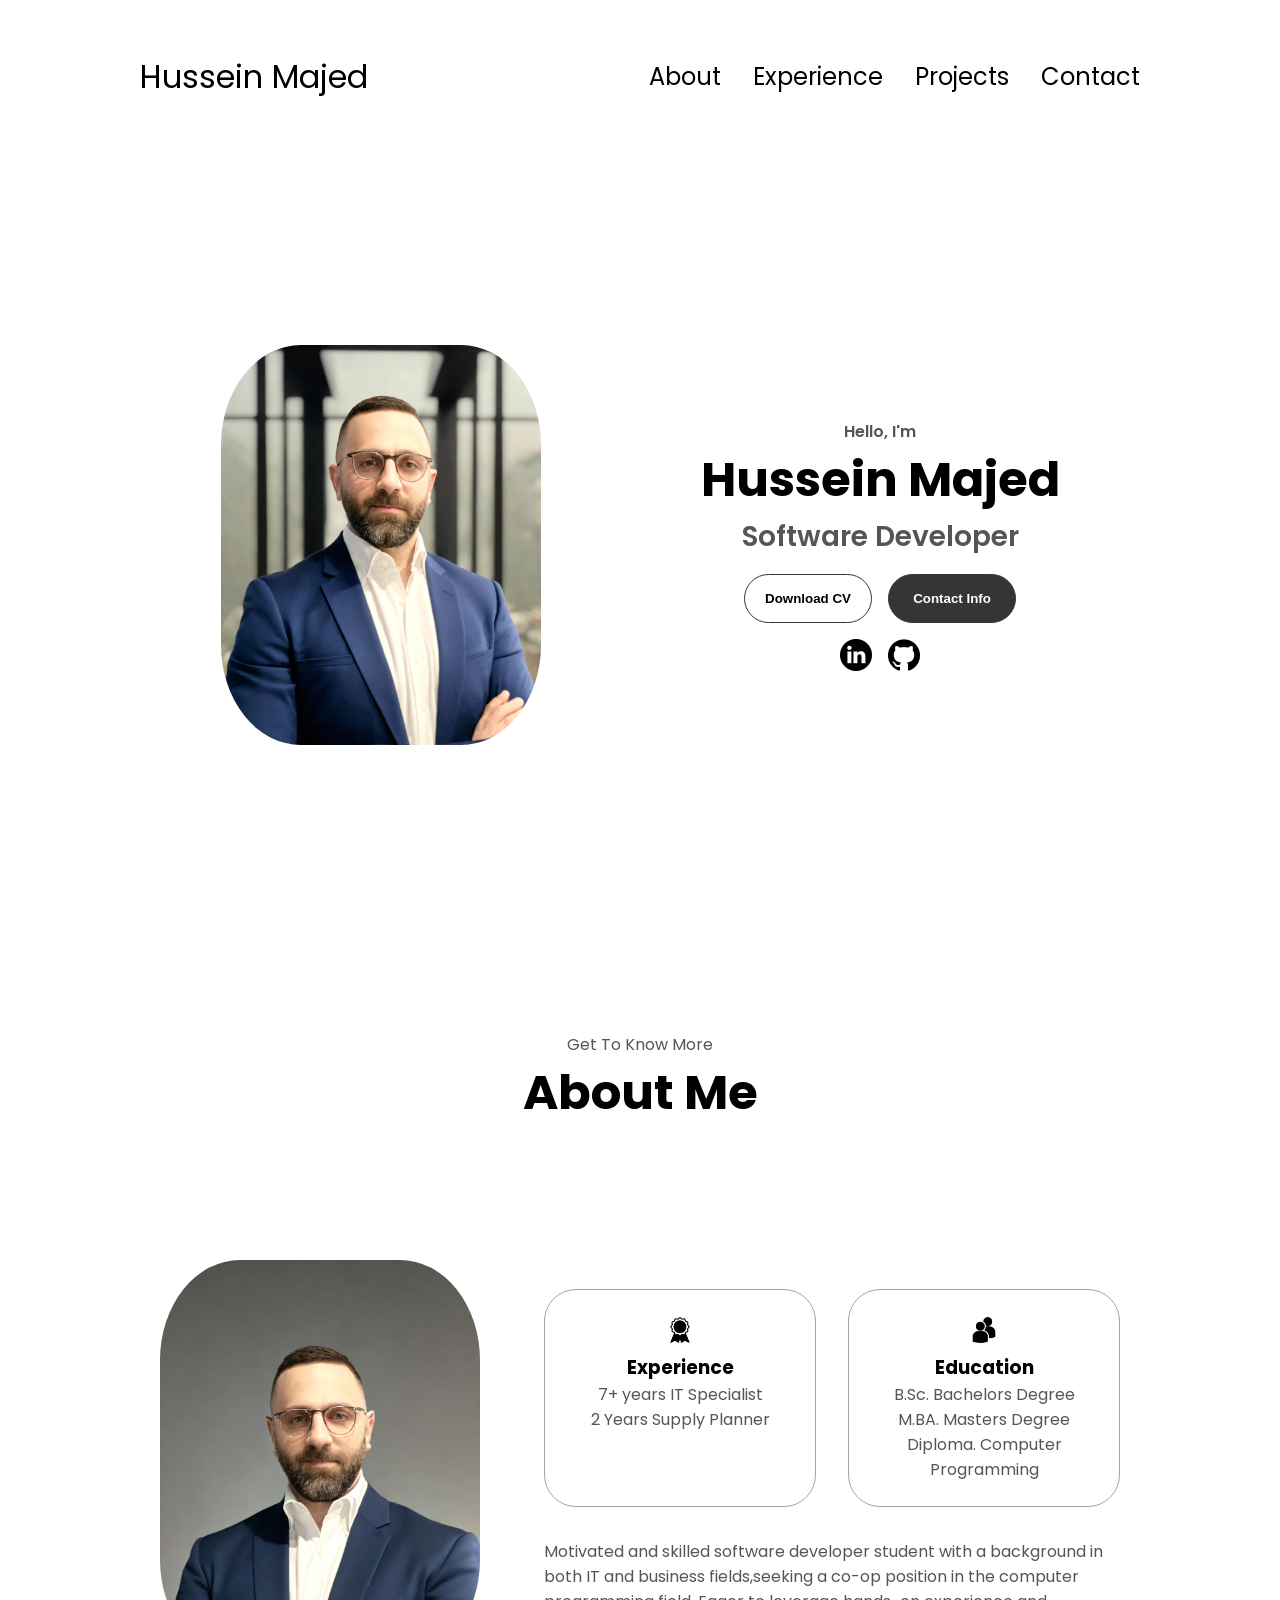
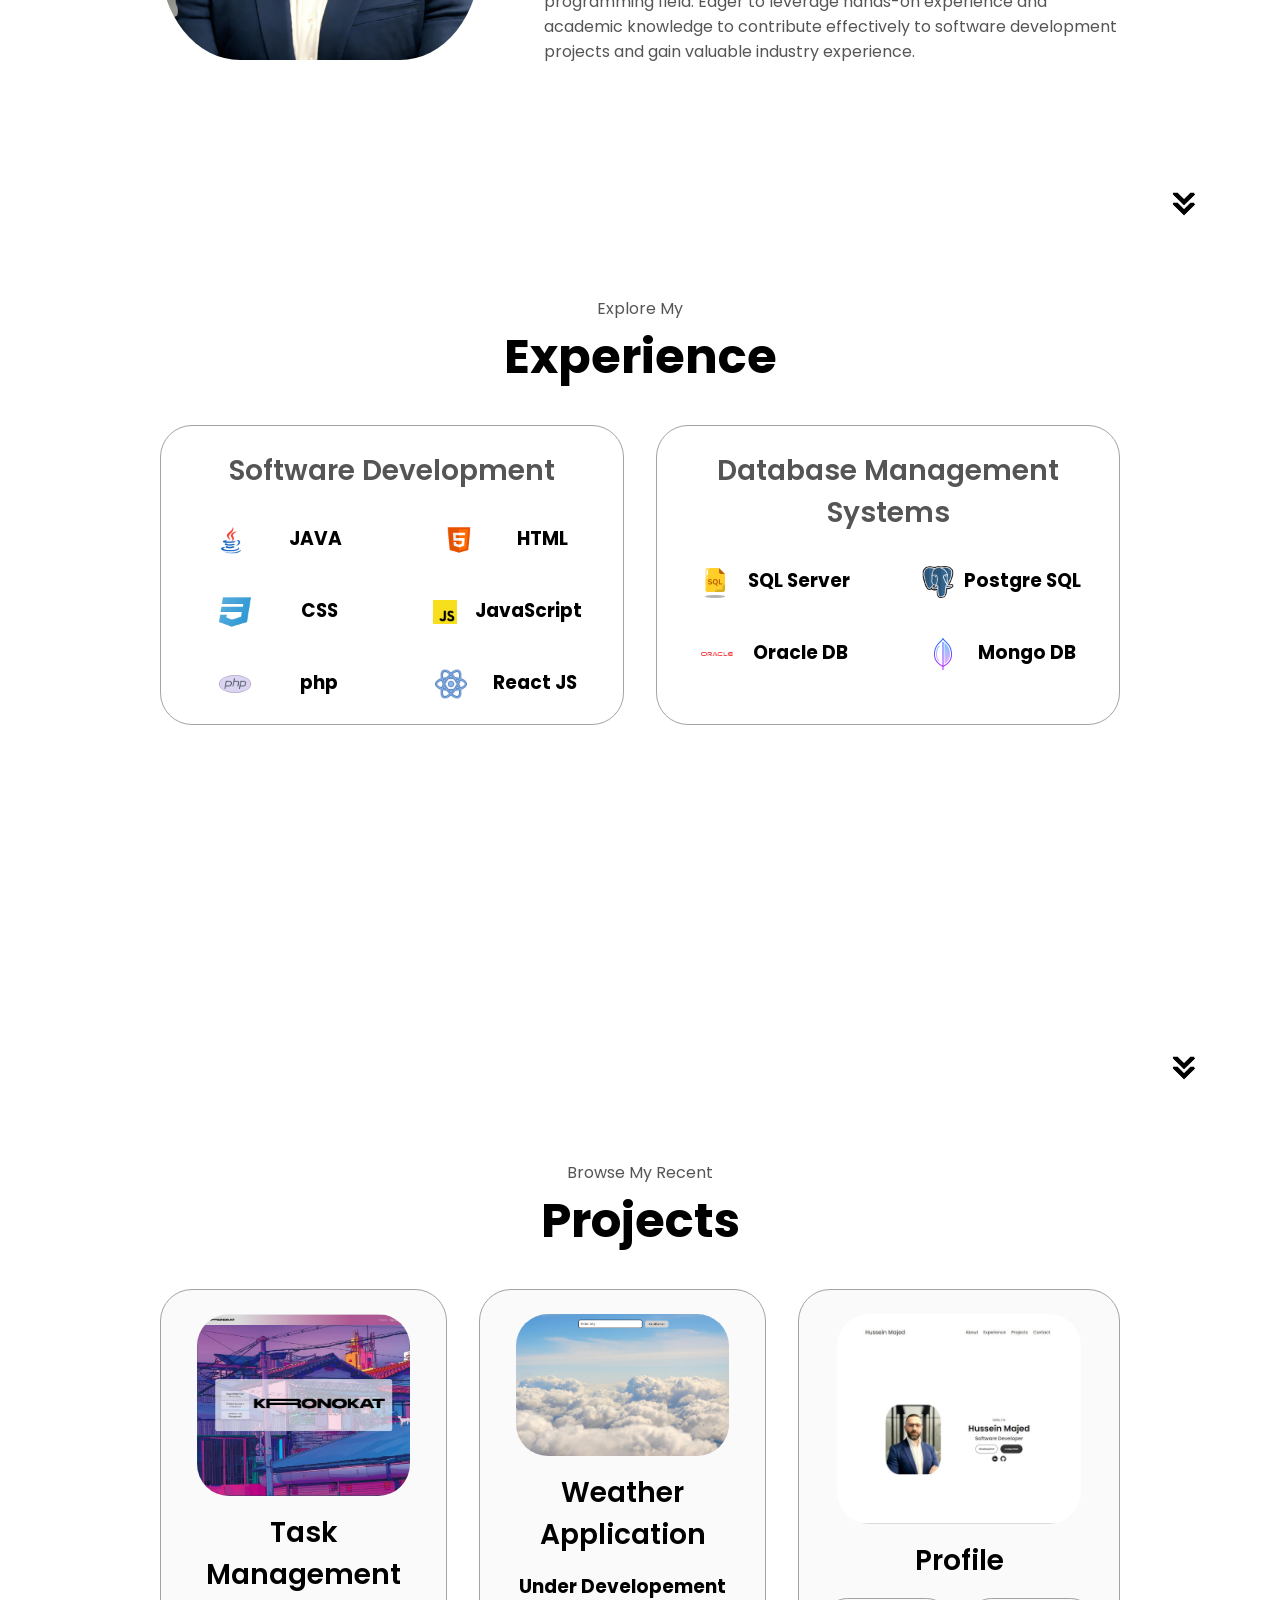
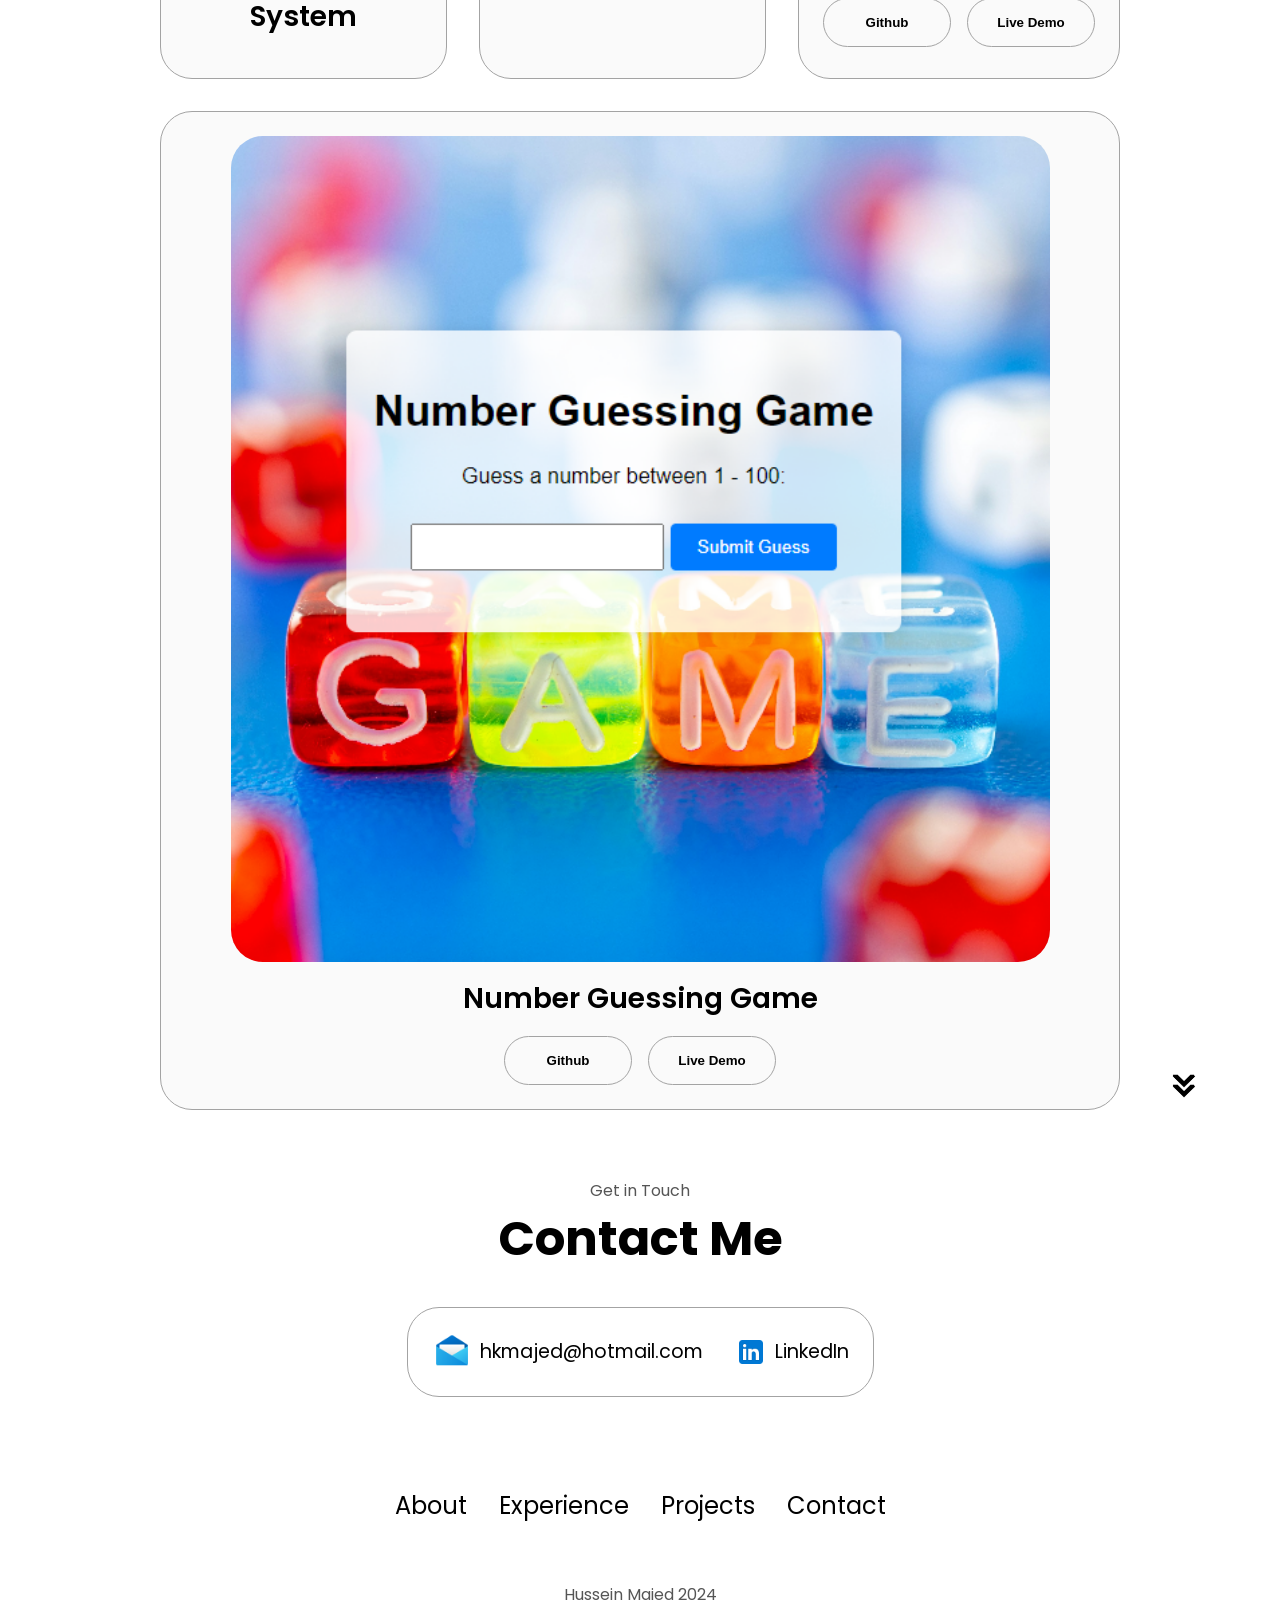
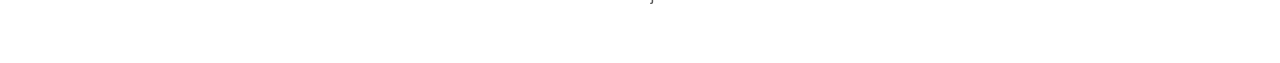
==== index.html @ 3f413a72 "download cv fixed" ====
<!DOCTYPE html>
<html lang="en">
  <head>
    <meta charset="UTF-8" />
    <meta http-equiv="X-UA-Compatible" content="IE=edge" />
    <meta name="viewport" content="width=device-width, initial-scale=1.0" />
    <title>My Portfolio</title>
    <link rel="stylesheet" href="style.css" />
    <link rel="stylesheet" href="mediaqueries.css" />
  </head>
  <body>
    <nav id="desktop-nav">
      <div class="logo">Hussein Majed</div>
      <div>
        <ul class="nav-links">
          <li><a href="#about">About</a></li>
          <li><a href="#experience">Experience</a></li>
          <li><a href="#projects">Projects</a></li>
          <li><a href="#contact">Contact</a></li>
        </ul>
      </div>
    </nav>
    <nav id="hamburger-nav">
      <div class="logo">Hussein Majed</div>
      <div class="hamburger-menu">
        <div class="hamburger-icon" onclick="toggleMenu()">
          <span></span>
          <span></span>
          <span></span>
        </div>
        <div class="menu-links">
          <li><a href="#about" onclick="toggleMenu()">About</a></li>
          <li><a href="#experience" onclick="toggleMenu()">Experience</a></li>
          <li><a href="#projects" onclick="toggleMenu()">Projects</a></li>
          <li><a href="#contact" onclick="toggleMenu()">Contact</a></li>
        </div>
      </div>
    </nav>
    <section id="profile">
      <div class="section__pic-container">
        <img src="./assets/profile-pic.jpeg" alt="Hussesin Majed profile picture" id="profile-pic"/>
      </div>
      <div class="section__text">
        <p class="section__text__p1">Hello, I'm</p>
        <h1 class="title">Hussein Majed</h1>
        <p class="section__text__p2">Software Developer</p>
        <div class="btn-container">
          <button
            class="btn btn-color-2"
            onclick="window.open('./assets/Resume.pdf')"
          >
            Download CV
          </button>
          <button class="btn btn-color-1" onclick="location.href='./#contact'">
            Contact Info
          </button>
        </div>
        <div id="socials-container">
          <img
            src="./assets/linkedin.png"
            alt="My LinkedIn profile"
            class="icon"
            onclick="location.href='https://www.linkedin.com/in/hussein-majed'"/>
          <img
            src="./assets/github.png"
            alt="My Github profile"
            class="icon"
            onclick="location.href='https://github.com/hkmajed'"
          />
        </div>
      </div>
    </section>
    <section id="about">
      <p class="section__text__p1">Get To Know More</p>
      <h1 class="title">About Me</h1>
      <div class="section-container">
        <div class="section__pic-container">
          <img
            src="./assets/about-pic.jpeg"
            alt="Profile picture"
            id ="about-pic"
          />
        </div>
        <div class="about-details-container">
          <div class="about-containers">
            <div class="details-container">
              <img
                src="./assets/experience.png"
                alt="Experience icon"
                class="icon"
              />
              <h3>Experience</h3>
              <p>7+ years IT Specialist<br /> 2 Years Supply Planner</p>
            </div>
            <div class="details-container">
              <img
                src="./assets/education.png"
                alt="Education icon"
                class="icon"
              />
              <h3>Education</h3>
              <p>B.Sc. Bachelors Degree<br/>M.BA. Masters Degree<br/>Diploma. Computer Programming</p>
            </div>
          </div>
          <div class="text-container">
            <p>
                Motivated and skilled software developer student with a background in both IT and business fields,seeking a co-op position in the computer programming field. 
                Eager to leverage hands-on experience and academic knowledge to contribute effectively to software development projects and gain valuable industry experience.
            </p>
          </div>
        </div>
      </div>
      <img
        src="./assets/arrow.png"
        alt="Arrow icon"
        class="icon arrow"
        onclick="location.href='./#experience'"
      />
    </section>
    <section id="experience">
      <p class="section__text__p1">Explore My</p>
      <h1 class="title">Experience</h1>
      <div class="experience-details-container">
        <div class="about-containers">
          <div class="details-container">
            <h2 class="experience-sub-title">Software Development</h2>
            <div class="article-container">
              <article>
                <img
                src="./assets/java.png"
                alt="java icon"
                class="icon"
              />
                
                <div>
                  <h3>JAVA</h3>
                </div>
              </article>
              <article>
                <img src="./assets/html.png" alt="html icon" class="icon"/>
                <div>
                  <h3>HTML</h3>
                </div>
              </article>
              <article>
                <img
                  src="./assets/css.png"
                  alt="css icon"
                  class="icon"
                />
                <div>
                  <h3>CSS</h3>
                </div>
              </article>
              <article>
                <img src="./assets/javascript.png" alt="JS icon" class="icon"/>
                <div>
                  <h3>JavaScript</h3>
                </div>
              </article>
              <article>
                <img src="./assets/php.png" alt="php icon" class="icon"/>
                <div>
                  <h3>php</h3>
                </div>
              </article>
              <article>
                <img src="./assets/react.png" alt="react icon" class="icon"/>
                <div>
                  <h3>React JS</h3>
                </div>
              </article>

            </div>
          </div>
          <div class="details-container">
            <h2 class="experience-sub-title">Database Management Systems</h2>
            <div class="article-container">
              <article>
                <img src="./assets/sql.png" alt="sql icon" class="icon"/>
                <div>
                  <h3>SQL Server</h3>
                </div>
              </article>
              <article>
                <img src="./assets/postgre.png" alt="Postgre icon" class="icon"/>
                <div>
                  <h3>Postgre SQL</h3>
                </div>
              </article>
              <article>
                <img src="./assets/oracle.png" alt="Oracle icon" class="icon"/>
                <div>
                  <h3>Oracle DB</h3>
                </div>
              </article>
            <article>
              <img src="./assets/mongo.png" alt="Mongo icon" class="icon"/>
                <div>
                  <h3>Mongo DB</h3>
                </div>
              </article>
            </div>
          </div>
        </div>
      </div>
      <img src="./assets/arrow.png" alt="Arrow icon" class="icon arrow" onclick="location.href='./#projects'"/>
    </section>
    <section id="projects">
      <p class="section__text__p1">Browse My Recent</p>
      
      <h1 class="title">Projects</h1>
      <div class="experience-details-container">
        <div class="about-containers">
          <div class="details-container color-container">
            <div class="article-container">
              <img
                src="./assets/kronokat.JPG"
                alt="kronokat project"
                class="project-img"
              />
            </div>
            <h2 class="experience-sub-title project-title">Task Management System</h2>
            <!-- <div class="btn-container">
              <button
                class="btn btn-color-2 project-btn"
                onclick="location.href='https://github.com/hkmajed'"
              >
                Github
              </button>
              <button
                class="btn btn-color-2 project-btn"
                onclick="location.href='https://github.com/hkmajed'">
                Live Demo
              </button>
            </div> -->
          </div>
          <div class="details-container color-container">
            <div class="article-container">
              <img src="./assets/weaherApp.JPG" alt="weatherApp" class="project-img"/>
            </div>
            <h2 class="experience-sub-title project-title">Weather Application</h2>
            <h3> Under Developement </h3>
            <!-- <div class="btn-container">
              <button class="btn btn-color-2 project-btn" 
              onclick="location.href='https://github.com/hkmajed'"> Github
              </button>
              <button class="btn btn-color-2 project-btn"
                onclick="location.href='https://github.com/hkmajed'"> Live Demo
              </button>
            </div> -->
          </div>
          <div class="details-container color-container">
            <div class="article-container">
              <img
                src="./assets/Profile.JPG"
                alt="Profile project"
                class="project-img"
              />
            </div>
            <h2 class="experience-sub-title project-title">Profile</h2>
            <div class="btn-container">
              <button
                class="btn btn-color-2 project-btn"
                onclick="location.href='https://github.com/hkmajed/Profile.git'">
                Github
              </button>
              <button
                class="btn btn-color-2 project-btn"
                onclick="location.href='https://github.com/hkmajed'">
                Live Demo
              </button>
            </div>
          </div>
          <div class="details-container color-container">
            <div class="article-container">
              <img
                src="./assets/NGG.PNG"
                alt="Project 3"
                class="project-img"
              />
            </div>
            <h2 class="experience-sub-title project-title">Number Guessing Game</h2>
            <div class="btn-container">
              <button
                class="btn btn-color-2 project-btn"
                onclick="location.href='https://github.com/hkmajed/Number-Guessing-Game.git'"
              >
                Github
              </button>
              <button
                class="btn btn-color-2 project-btn"
                onclick="location.href='https://hkmajed.github.io/Number-Guessing-Game/'"
              >
                Live Demo
              </button>
            </div>
          </div>
        </div>
      </div>
      <img
        src="./assets/arrow.png"
        alt="Arrow icon"
        class="icon arrow"
        onclick="location.href='./#contact'"
      />
    </section>
    <section id="contact">
      <p class="section__text__p1">Get in Touch</p>
      <h1 class="title">Contact Me</h1>
      <div class="contact-info-upper-container">
        <div class="contact-info-container">
          <img
            src="./assets/mailto.png"
            alt="mail icon"
            class="icon contact-icon email-icon"
          />
          <p><a href="mailto:hkmajed@hotmail.com">hkmajed@hotmail.com</a></p>
        </div>
        <div class="contact-info-container">
          <img
            src="./assets/linkedin-col.png"
            alt="LinkedIn icon"
            class="icon contact-icon"
          />
          <p><a href="https://www.linkedin.com/in/hussein-majed/">LinkedIn</a></p>
        </div>
      </div>
    </section>
    <footer>
      <nav>
        <div class="nav-links-container">
          <ul class="nav-links">
            <li><a href="#about">About</a></li>
            <li><a href="#experience">Experience</a></li>
            <li><a href="#projects">Projects</a></li>
            <li><a href="#contact">Contact</a></li>
          </ul>
        </div>
      </nav>
      <p>Hussein Majed 2024</p>
    </footer>
    <script src="script.js"></script>
  </body>
</html>
---- style.css ----
/* GENERAL */

@import url("https://fonts.googleapis.com/css2?family=Poppins:wght@300;400;500;600&display=swap");

* {
  margin: 0;
  padding: 0;
}

body {
  font-family: "Poppins", sans-serif;
}

html {
  scroll-behavior: smooth;
}

p {
  color: rgb(85, 85, 85);
}

/* TRANSITION */

a,
.btn {
  transition: all 300ms ease;
}

/* DESKTOP NAV */

nav,
.nav-links {
  display: flex;
}

nav {
  justify-content: space-around;
  align-items: center;
  height: 17vh;
}

.nav-links {
  gap: 2rem;
  list-style: none;
  font-size: 1.5rem;
}

a {
  color: black;
  text-decoration: none;
  text-decoration-color: white;
}

a:hover {
  color: grey;
  text-decoration: underline;
  text-underline-offset: 1rem;
  text-decoration-color: rgb(181, 181, 181);
}

.logo {
  font-size: 2rem;
}

.logo:hover {
  cursor: default;
}

/* HAMBURGER MENU */

#hamburger-nav {
  display: none;
}

.hamburger-menu {
  position: relative;
  display: inline-block;
}

.hamburger-icon {
  display: flex;
  flex-direction: column;
  justify-content: space-between;
  height: 24px;
  width: 30px;
  cursor: pointer;
}

.hamburger-icon span {
  width: 100%;
  height: 2px;
  background-color: black;
  transition: all 0.3 ease-in-out;
}

.menu-links {
  position: absolute;
  top: 100%;
  right: 0;
  background-color: white;
  width: fit-content;
  max-height: 0;
  overflow: hidden;
  transition: all 0.3 ease-in-out;
}

.menu-links a {
  display: block;
  padding: 10px;
  text-align: center;
  font-size: 1.5rem;
  color: black;
  text-decoration: none;
  transition: all 0.3 ease-in-out;
}

.menu-links li {
  list-style: none;
}

.menu-links.open {
  max-height: 300px;
}

.hamburger-icon.open span:first-child {
  transform: rotate(45deg) translate(10px, 5px);
}

.hamburger-icon.open span:nth-child(2) {
  opacity: 0;
}

.hamburger-icon.open span:last-child {
  transform: rotate(-45deg) translate(10px, -5px);
}

.hamburger-icon span:first-child {
  transform: none;
}

.hamburger-icon span:first-child {
  opacity: 1;
}

.hamburger-icon span:first-child {
  transform: none;
}

/* SECTIONS */

section {
  padding-top: 4vh;
  height: 96vh;
  margin: 0 10rem;
  box-sizing: border-box;
  min-height: fit-content;
}

.section-container {
  display: flex;
}

/* PROFILE SECTION */

#profile {
  display: flex;
  justify-content: center;
  gap: 5rem;
  height: 80vh;
}

.section__pic-container {
  display: flex;
  height: 400px;
  width: 400px;
  margin: auto 0;
}

#profile-pic {
  border-radius: 25%;
}
.section__text {
  align-self: center;
  text-align: center;
}

.section__text p {
  font-weight: 600;
}

.section__text__p1 {
  text-align: center;
}

.section__text__p2 {
  font-size: 1.75rem;
  margin-bottom: 1rem;
}

.title {
  font-size: 3rem;
  text-align: center;
}

#socials-container {
  display: flex;
  justify-content: center;
  margin-top: 1rem;
  gap: 1rem;
}

/* ICONS */

.icon {
  cursor: pointer;
  height: 2rem;
}

/* BUTTONS */

.btn-container {
  display: flex;
  justify-content: center;
  gap: 1rem;
}

.btn {
  font-weight: 600;
  transition: all 300ms ease;
  padding: 1rem;
  width: 8rem;
  border-radius: 2rem;
}

.btn-color-1,
.btn-color-2 {
  border: rgb(53, 53, 53) 0.1rem solid;
}

.btn-color-1:hover,
.btn-color-2:hover {
  cursor: pointer;
}

.btn-color-1,
.btn-color-2:hover {
  background: rgb(53, 53, 53);
  color: white;
}

.btn-color-1:hover {
  background: rgb(0, 0, 0);
}

.btn-color-2 {
  background: none;
}

.btn-color-2:hover {
  border: rgb(255, 255, 255) 0.1rem solid;
}

.btn-container {
  gap: 1rem;
}

/* ABOUT SECTION */

#about {
  position: relative;
}

.about-containers {
  gap: 2rem;
  margin-bottom: 2rem;
  margin-top: 2rem;
}

.about-details-container {
  justify-content: center;
  flex-direction: column;
}

.about-containers,
.about-details-container {
  display: flex;
}

#about-pic {
  border-radius: 25%;
  
}

.arrow {
  position: absolute;
  right: -5rem;
  bottom: 2.5rem;
}

.details-container {
  padding: 1.5rem;
  flex: 1;
  background: white;
  border-radius: 2rem;
  border: rgb(53, 53, 53) 0.1rem solid;
  border-color: rgb(163, 163, 163);
  text-align: center;
}

.section-container {
  gap: 4rem;
  height: 80%;
}

.section__pic-container {
  display: flex;
  height: 400px;
  width: 400px;
  margin: auto 0;
}

/* EXPERIENCE SECTION */

#experience {
  position: relative;
}

.experience-sub-title {
  color: rgb(85, 85, 85);
  font-weight: 600;
  font-size: 1.75rem;
  margin-bottom: 2rem;
}

.experience-details-container {
  display: flex;
  justify-content: center;
  flex-direction: column;
}

.article-container {
  display: flex;
  text-align: initial;
  flex-wrap: wrap;
  flex-direction: row;
  gap: 2.5rem;
  justify-content: space-around;
}

article {
  display: flex;
  width: 10rem;
  justify-content: space-around;
  gap: 0.5rem;
}

article .icon {
  cursor: default;
}

/* PROJECTS SECTION */

#projects {
  position: relative;
}

.color-container {
  border-color: rgb(163, 163, 163);
  background: rgb(250, 250, 250);
}

.project-img {
  border-radius: 2rem;
  width: 90%;
  height: 90%;
}

.project-title {
  margin: 1rem;
  color: black;
}

.project-btn {
  color: black;
  border-color: rgb(163, 163, 163);
}

/* CONTACT */

#contact {
  display: flex;
  justify-content: center;
  flex-direction: column;
  height: 70vh;
}

.contact-info-upper-container {
  display: flex;
  justify-content: center;
  border-radius: 2rem;
  border: rgb(53, 53, 53) 0.1rem solid;
  border-color: rgb(163, 163, 163);
  background: (250, 250, 250);
  margin: 2rem auto;
  padding: 0.5rem;
}

.contact-info-container {
  display: flex;
  align-items: center;
  justify-content: center;
  gap: 0.5rem;
  margin: 1rem;
}

.contact-info-container p {
  font-size: larger;
}

.contact-icon {
  cursor: default;
}

.email-icon {
  height: 2.5rem;
}

/* FOOTER SECTION */

footer {
  height: 26vh;
  margin: 0 1rem;
}

footer p {
  text-align: center;
}
---- mediaqueries.css ----
@media screen and (max-width: 1400px) {
    #profile {
      height: 83vh;
      margin-bottom: 6rem;
    }
    .about-containers {
      flex-wrap: wrap;
    }
    #contact,
    #projects {
      height: fit-content;
    }
  }
  
  @media screen and (max-width: 1200px) {
    #desktop-nav {
      display: none;
    }
    #hamburger-nav {
      display: flex;
    }
    #experience,
    .experience-details-container {
      margin-top: 2rem;
    }
    #profile,
    .section-container {
      display: block;
    }
    .arrow {
      display: none;
    }
    section,
    .section-container {
      height: fit-content;
    }
    section {
      margin: 0 5%;
    }
    .section__pic-container {
      width: 275px;
      height: 275px;
      margin: 0 auto 2rem;
    }
    .about-containers {
      margin-top: 0;
    }
  }
  
  @media screen and (max-width: 600px) {
    #contact,
    footer {
      height: 40vh;
    }
    #profile {
      height: 83vh;
      margin-bottom: 0;
    }
    article {
      font-size: 1rem;
    }
    footer nav {
      height: fit-content;
      margin-bottom: 2rem;
    }
    .about-containers,
    .contact-info-upper-container,
    .btn-container {
      flex-wrap: wrap;
    }
    .contact-info-container {
      margin: 0;
    }
    .contact-info-container p,
    .nav-links li a {
      font-size: 1rem;
    }
    .experience-sub-title {
      font-size: 1.25rem;
    }
    .logo {
      font-size: 1.5rem;
    }
    .nav-links {
      flex-direction: column;
      gap: 0.5rem;
      text-align: center;
    }
    .section__pic-container {
      width: auto;
      height: 46vw;
      justify-content: center;
    }
    .section__text__p2 {
      font-size: 1.25rem;
    }
    .title {
      font-size: 2rem;
    }
    .text-container {
      text-align: justify;
    }
  }
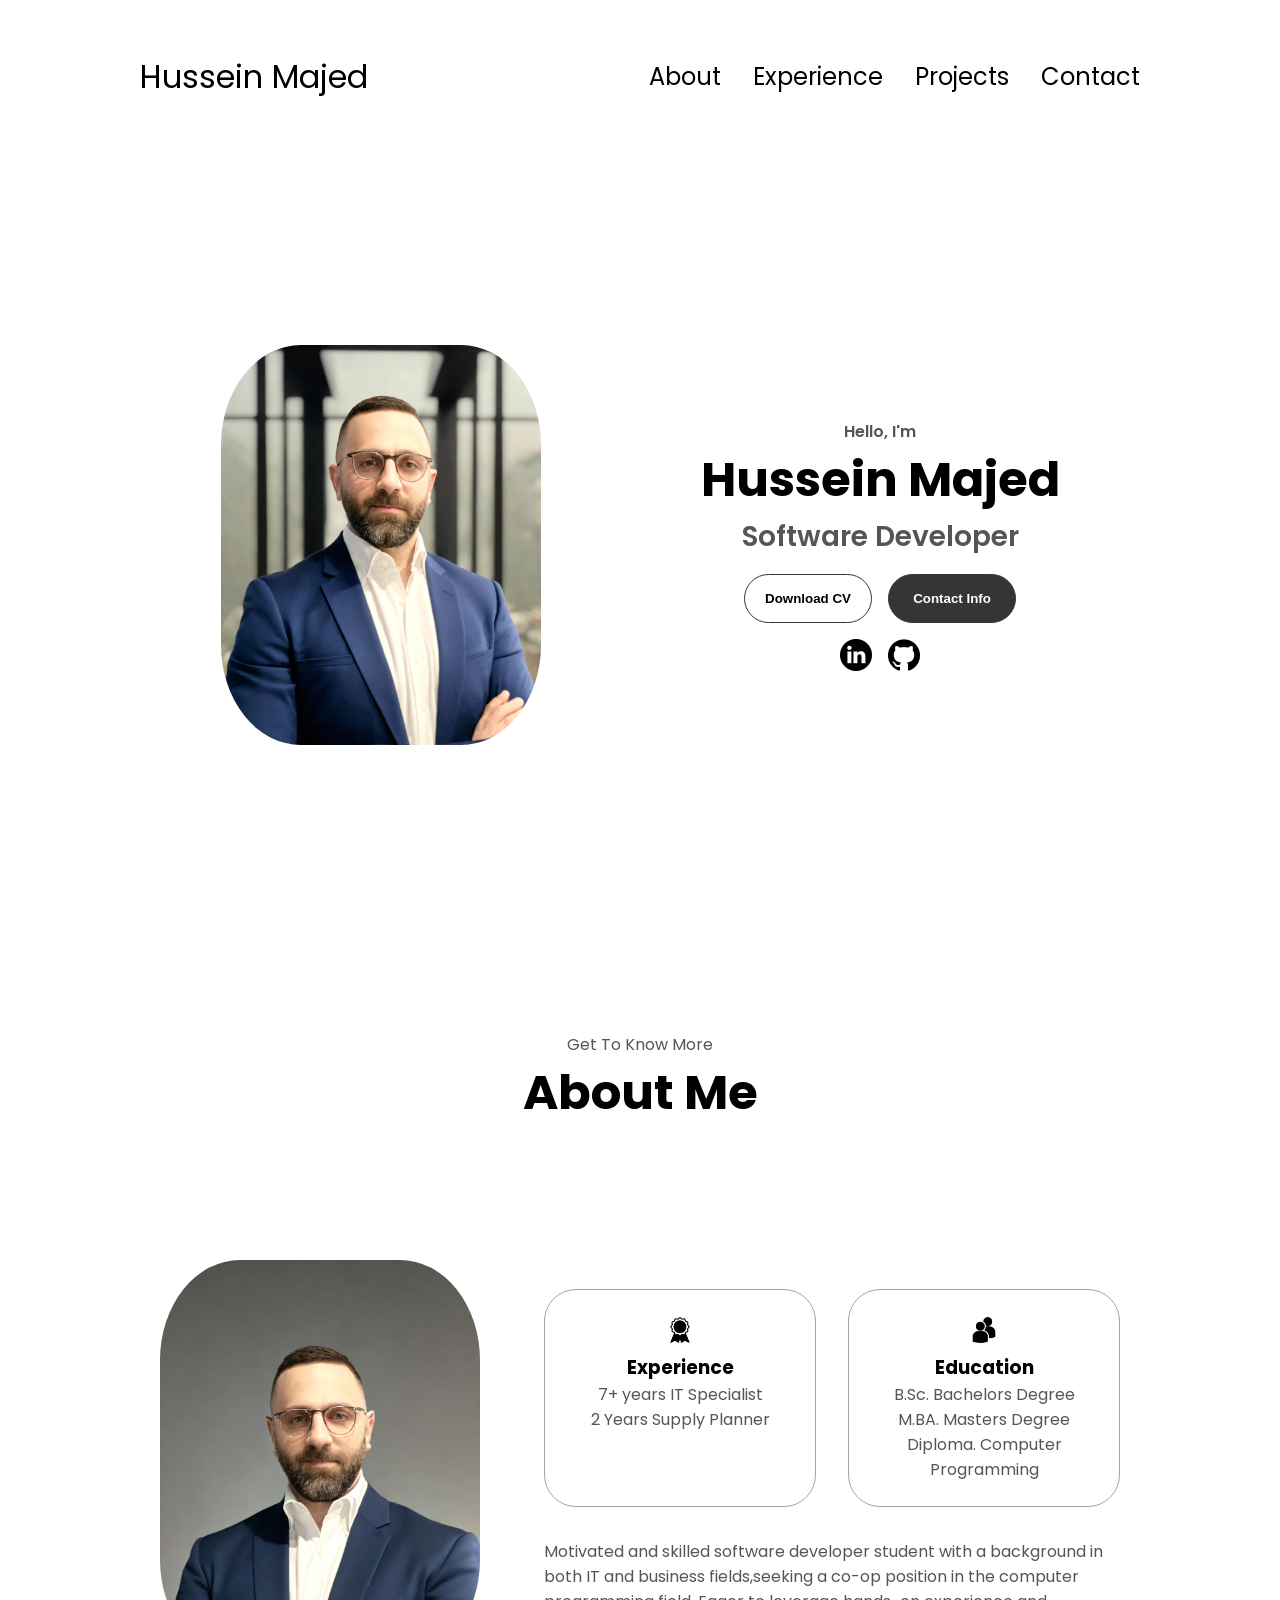
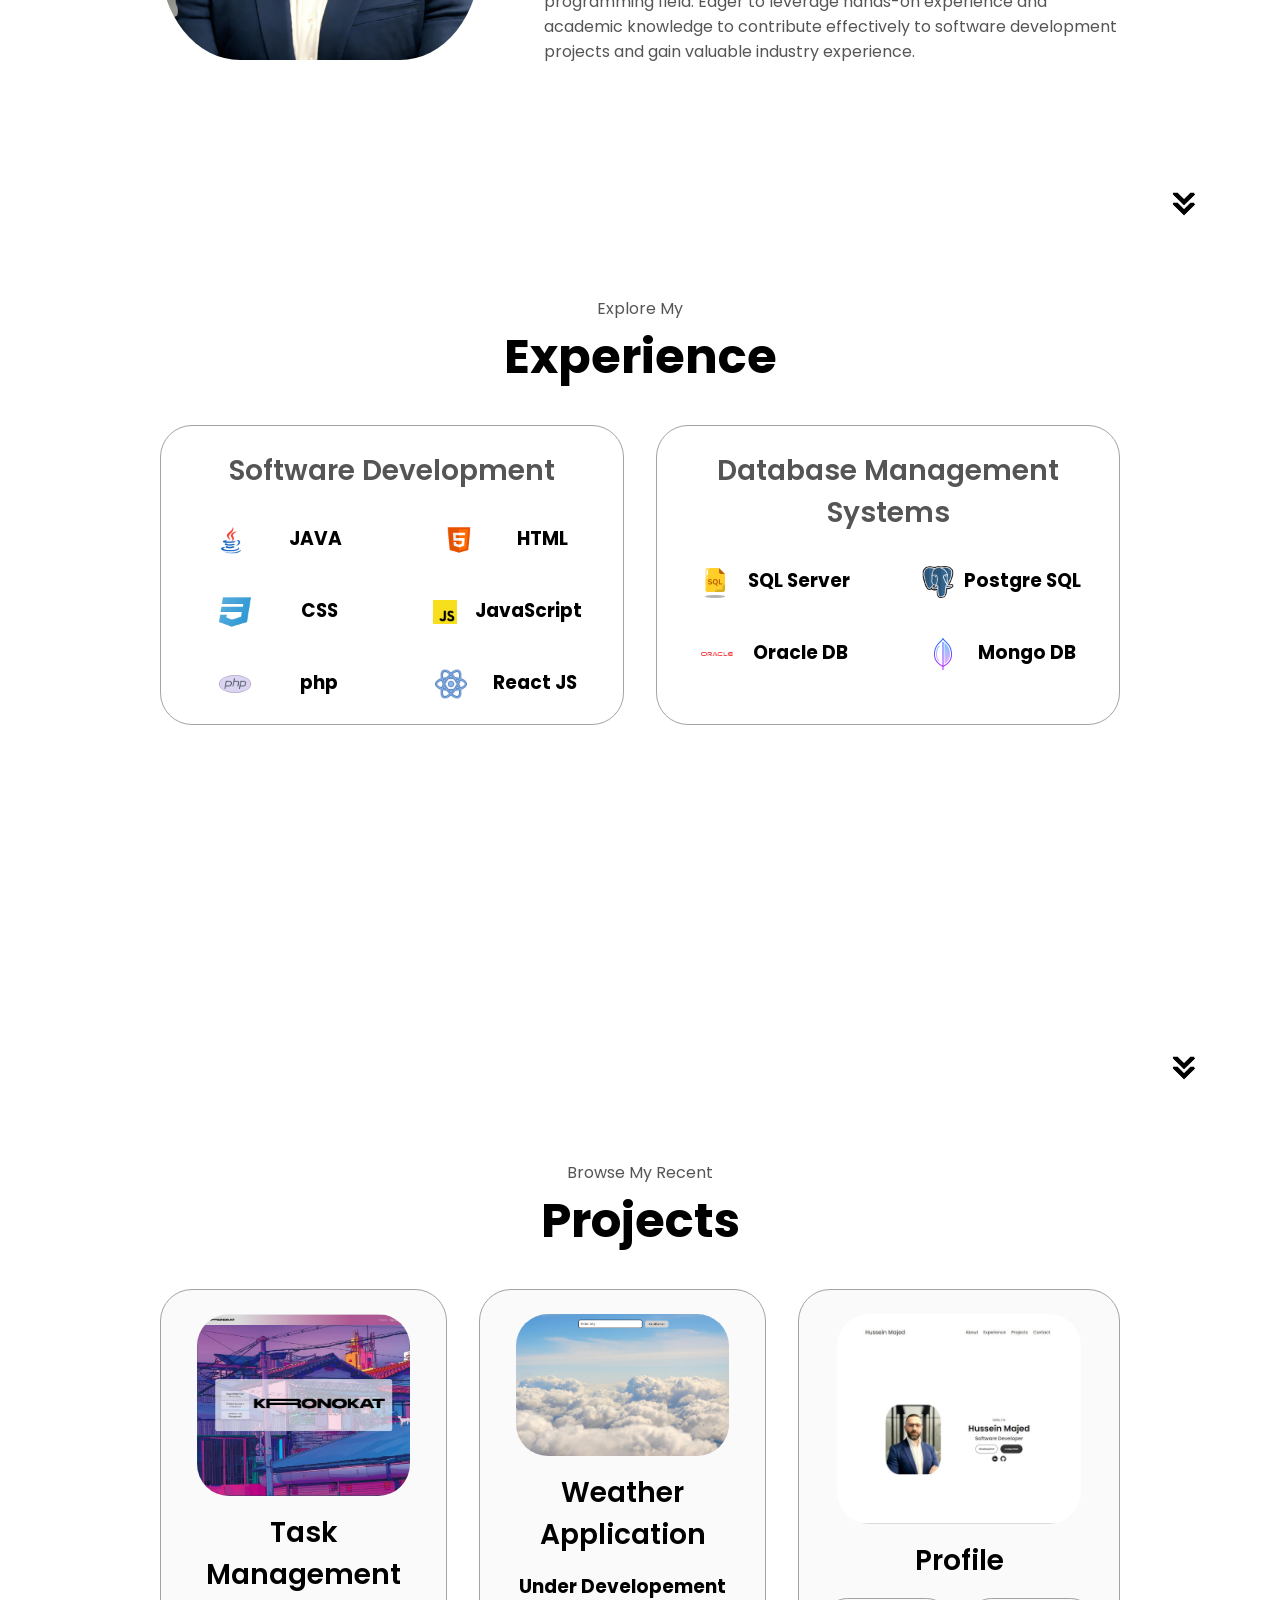
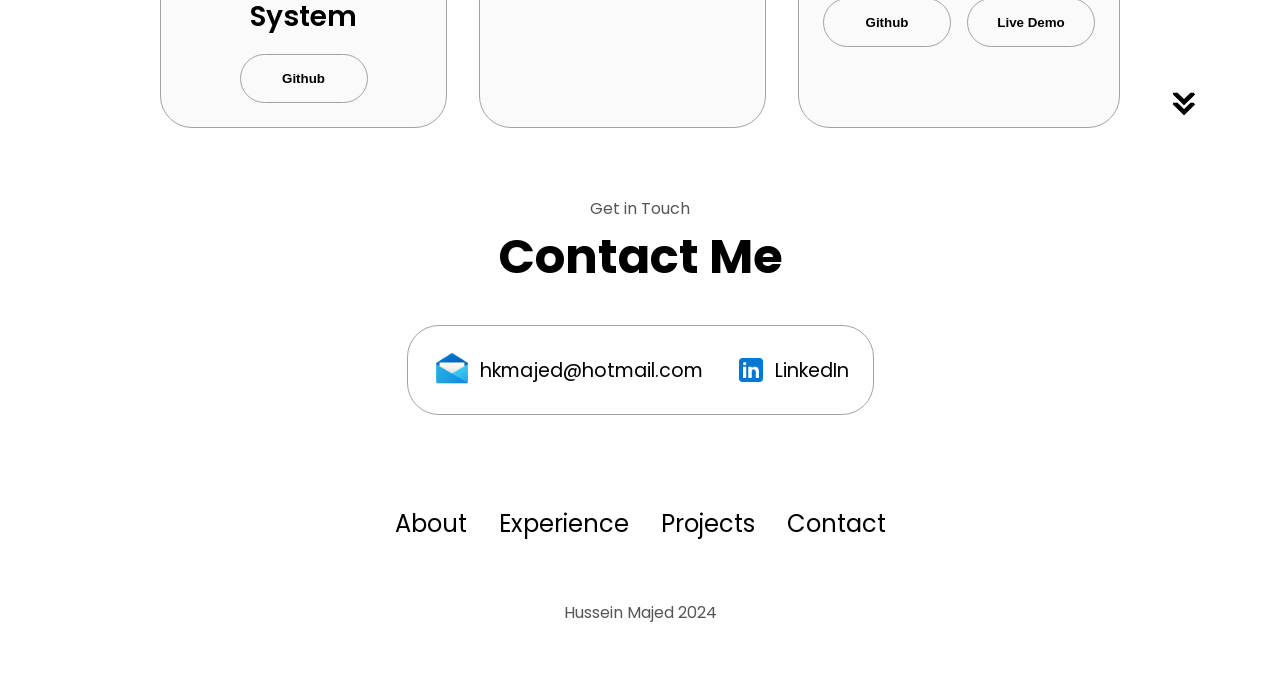
==== commit 068b1e2e: "index.html Updated" ====
--- a/index.html
+++ b/index.html
@@ -45,10 +45,7 @@
         <h1 class="title">Hussein Majed</h1>
         <p class="section__text__p2">Software Developer</p>
         <div class="btn-container">
-          <button
-            class="btn btn-color-2"
-            onclick="window.open('./assets/Resume.pdf')"
-          >
+          <button class="btn btn-color-2" onclick="window.open('./assets/Resume.pdf')"> 
             Download CV
           </button>
           <button class="btn btn-color-1" onclick="location.href='./#contact'">
@@ -56,17 +53,10 @@
           </button>
         </div>
         <div id="socials-container">
-          <img
-            src="./assets/linkedin.png"
-            alt="My LinkedIn profile"
-            class="icon"
+          <img src="./assets/linkedin.png" alt="My LinkedIn profile" class="icon"
             onclick="location.href='https://www.linkedin.com/in/hussein-majed'"/>
-          <img
-            src="./assets/github.png"
-            alt="My Github profile"
-            class="icon"
-            onclick="location.href='https://github.com/hkmajed'"
-          />
+          <img src="./assets/github.png" alt="My Github profile" class="icon"
+            onclick="location.href='https://github.com/hkmajed'"/>
         </div>
       </div>
     </section>
@@ -78,8 +68,7 @@
           <img
             src="./assets/about-pic.jpeg"
             alt="Profile picture"
-            id ="about-pic"
-          />
+            id ="about-pic"/>
         </div>
         <div class="about-details-container">
           <div class="about-containers">
@@ -87,8 +76,7 @@
               <img
                 src="./assets/experience.png"
                 alt="Experience icon"
-                class="icon"
-              />
+                class="icon"/>
               <h3>Experience</h3>
               <p>7+ years IT Specialist<br /> 2 Years Supply Planner</p>
             </div>
@@ -96,8 +84,7 @@
               <img
                 src="./assets/education.png"
                 alt="Education icon"
-                class="icon"
-              />
+                class="icon"/>
               <h3>Education</h3>
               <p>B.Sc. Bachelors Degree<br/>M.BA. Masters Degree<br/>Diploma. Computer Programming</p>
             </div>
@@ -114,8 +101,7 @@
         src="./assets/arrow.png"
         alt="Arrow icon"
         class="icon arrow"
-        onclick="location.href='./#experience'"
-      />
+        onclick="location.href='./#experience'"/>
     </section>
     <section id="experience">
       <p class="section__text__p1">Explore My</p>
@@ -126,12 +112,7 @@
             <h2 class="experience-sub-title">Software Development</h2>
             <div class="article-container">
               <article>
-                <img
-                src="./assets/java.png"
-                alt="java icon"
-                class="icon"
-              />
-                
+                <img src="./assets/java.png" alt="java icon"  class="icon"/>
                 <div>
                   <h3>JAVA</h3>
                 </div>
@@ -221,19 +202,16 @@
               />
             </div>
             <h2 class="experience-sub-title project-title">Task Management System</h2>
-            <!-- <div class="btn-container">
+            <div class="btn-container">
               <button
                 class="btn btn-color-2 project-btn"
-                onclick="location.href='https://github.com/hkmajed'"
-              >
+                onclick="location.href='https://github.com/andreavisani/KronoKat.git'">
                 Github
               </button>
-              <button
-                class="btn btn-color-2 project-btn"
-                onclick="location.href='https://github.com/hkmajed'">
+              <!-- <button class="btn btn-color-2 project-btn" onclick="location.href='https://github.com/hkmajed'">
                 Live Demo
-              </button>
-            </div> -->
+              </button> -->
+            </div>
           </div>
           <div class="details-container color-container">
             <div class="article-container">
@@ -255,14 +233,13 @@
               <img
                 src="./assets/Profile.JPG"
                 alt="Profile project"
-                class="project-img"
-              />
+                class="project-img"/>
             </div>
             <h2 class="experience-sub-title project-title">Profile</h2>
             <div class="btn-container">
               <button
                 class="btn btn-color-2 project-btn"
-                onclick="location.href='https://github.com/hkmajed/Profile.git'">
+                onclick="location.href='https://hkmajed.github.io/Profile/'">
                 Github
               </button>
               <button
@@ -272,30 +249,21 @@
               </button>
             </div>
           </div>
-          <div class="details-container color-container">
-            <div class="article-container">
-              <img
-                src="./assets/NGG.PNG"
-                alt="Project 3"
-                class="project-img"
-              />
+          <!-- <div class="details-container color-container">
+            <div class="article-container">
+              <img src="./assets/NGG.PNG" alt="Project 3" class="project-img"/>
             </div>
             <h2 class="experience-sub-title project-title">Number Guessing Game</h2>
             <div class="btn-container">
               <button
                 class="btn btn-color-2 project-btn"
-                onclick="location.href='https://github.com/hkmajed/Number-Guessing-Game.git'"
-              >
-                Github
-              </button>
-              <button
-                class="btn btn-color-2 project-btn"
-                onclick="location.href='https://hkmajed.github.io/Number-Guessing-Game/'"
-              >
-                Live Demo
-              </button>
-            </div>
-          </div>
+                onclick="location.href='https://github.com/hkmajed/Number-Guessing-Game.git'">Github
+              </button>
+              <button class="btn btn-color-2 project-btn"
+                onclick="location.href='https://hkmajed.github.io/Number-Guessing-Game/'">Live Demo
+              </button>
+            </div>
+          </div> -->
         </div>
       </div>
       <img
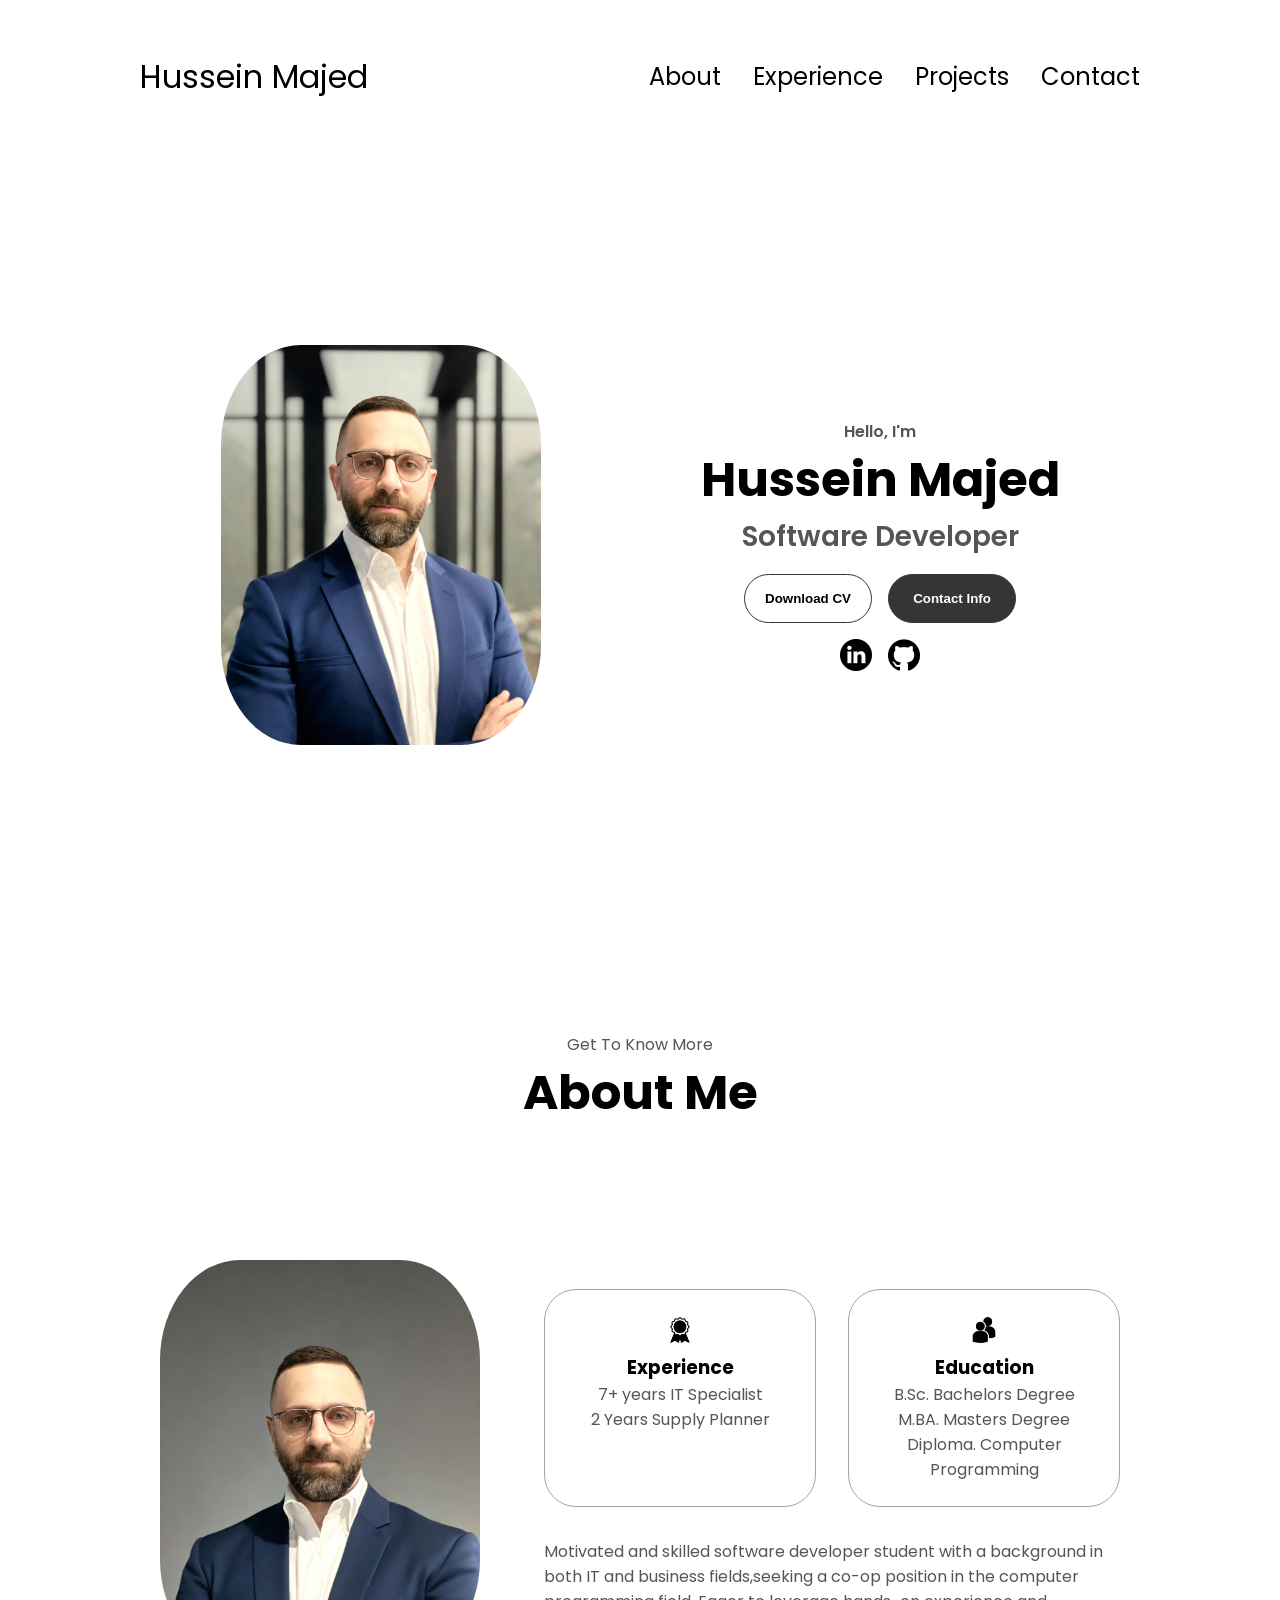
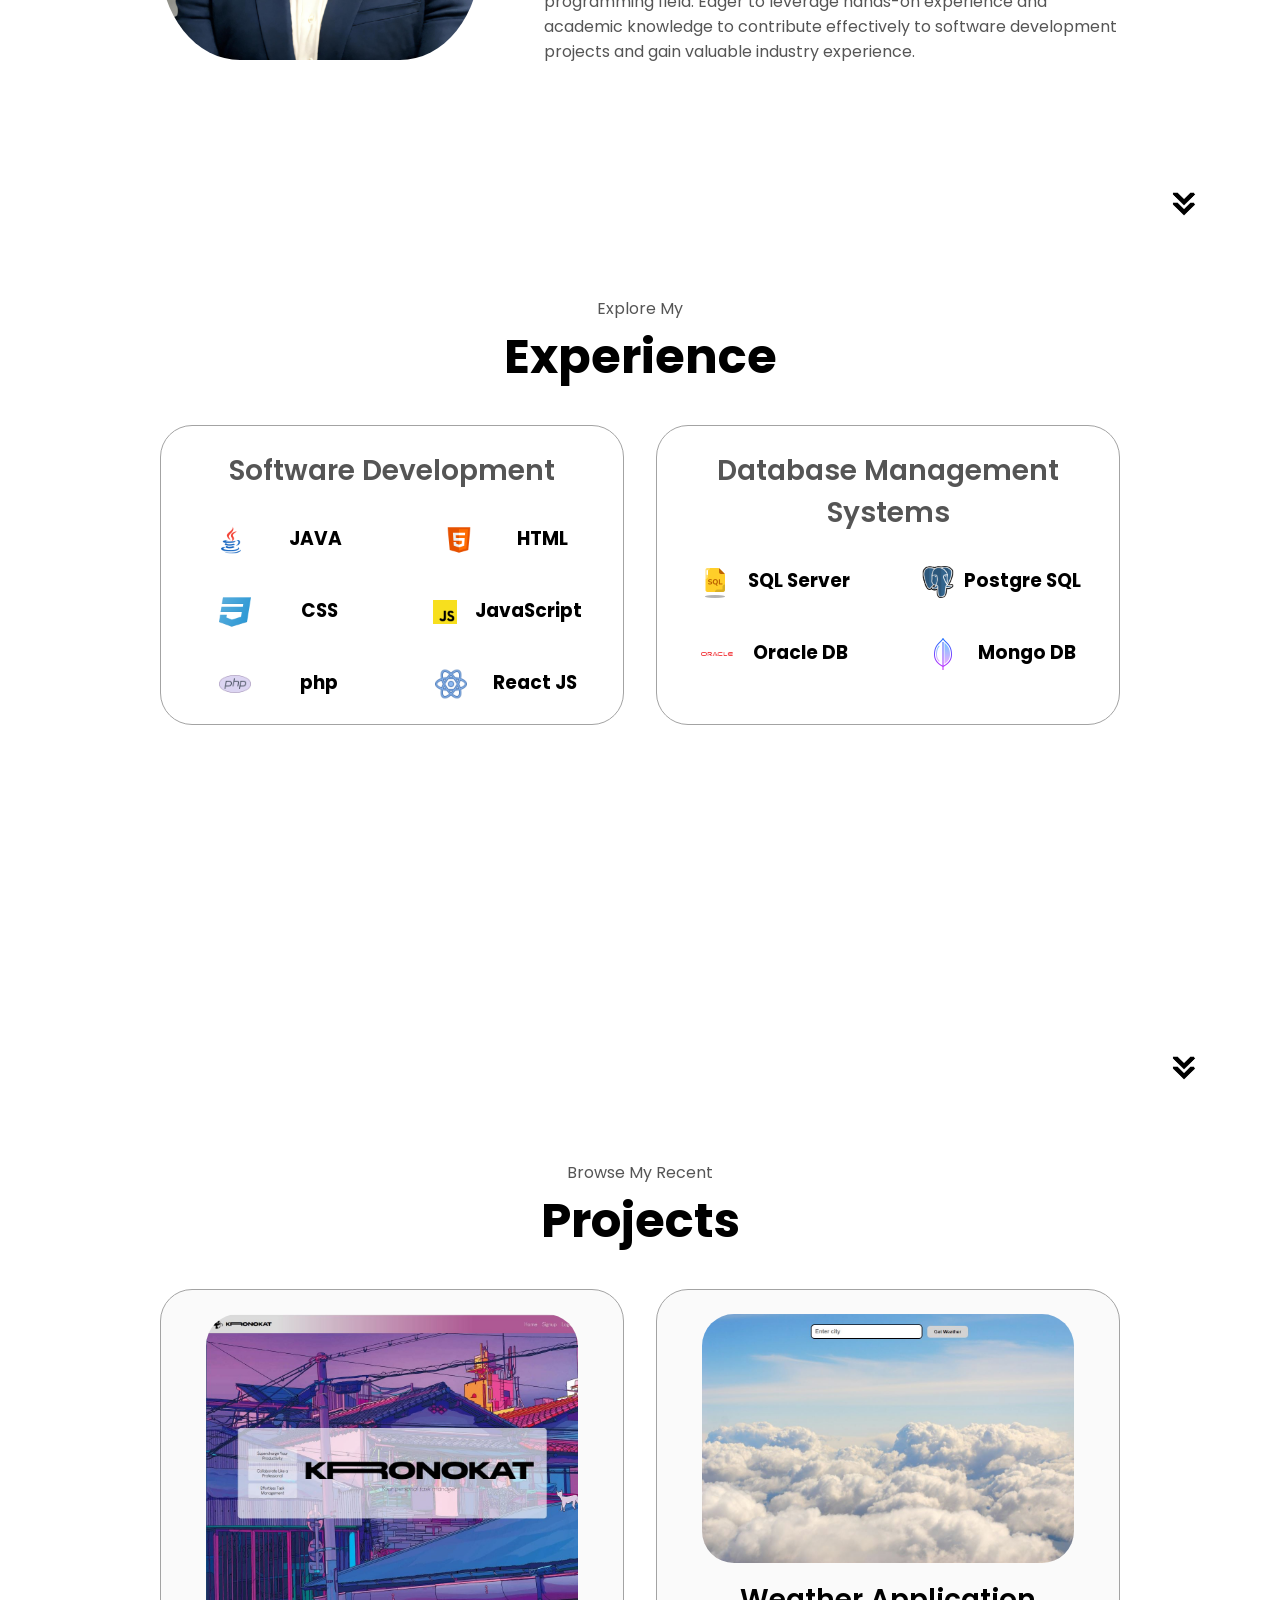
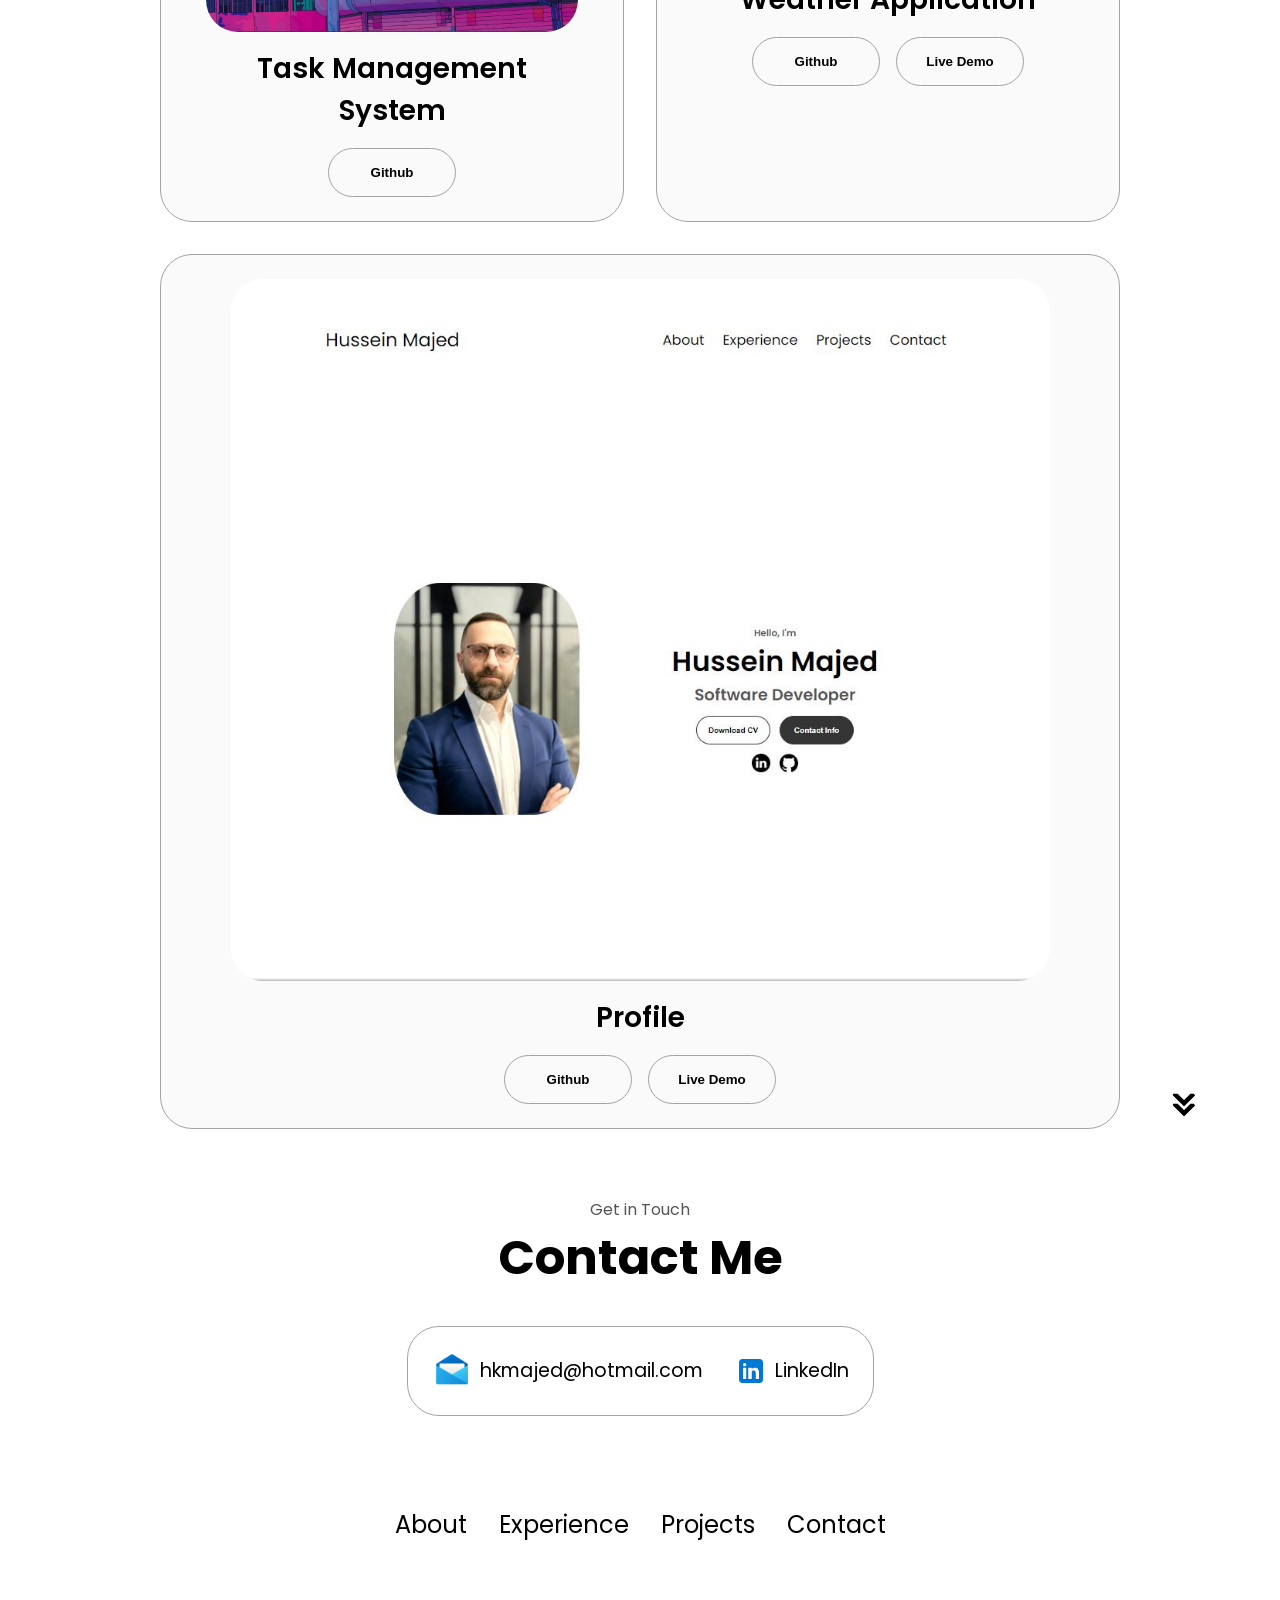
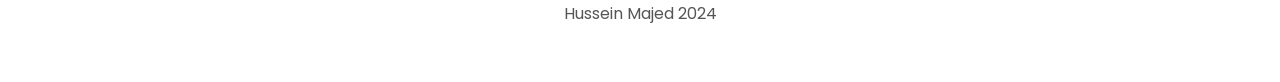
==== commit 5a8fef86: "weather-app updated" ====
--- a/index.html
+++ b/index.html
@@ -218,15 +218,14 @@
               <img src="./assets/weaherApp.JPG" alt="weatherApp" class="project-img"/>
             </div>
             <h2 class="experience-sub-title project-title">Weather Application</h2>
-            <h3> Under Developement </h3>
-            <!-- <div class="btn-container">
+            <div class="btn-container">
               <button class="btn btn-color-2 project-btn" 
-              onclick="location.href='https://github.com/hkmajed'"> Github
+              onclick="location.href='https://github.com/hkmajed/Weather-App.git'"> Github
               </button>
               <button class="btn btn-color-2 project-btn"
-                onclick="location.href='https://github.com/hkmajed'"> Live Demo
-              </button>
-            </div> -->
+                onclick="location.href='https://hkmajed.github.io/Weather-App/'"> Live Demo
+              </button>
+            </div>
           </div>
           <div class="details-container color-container">
             <div class="article-container">
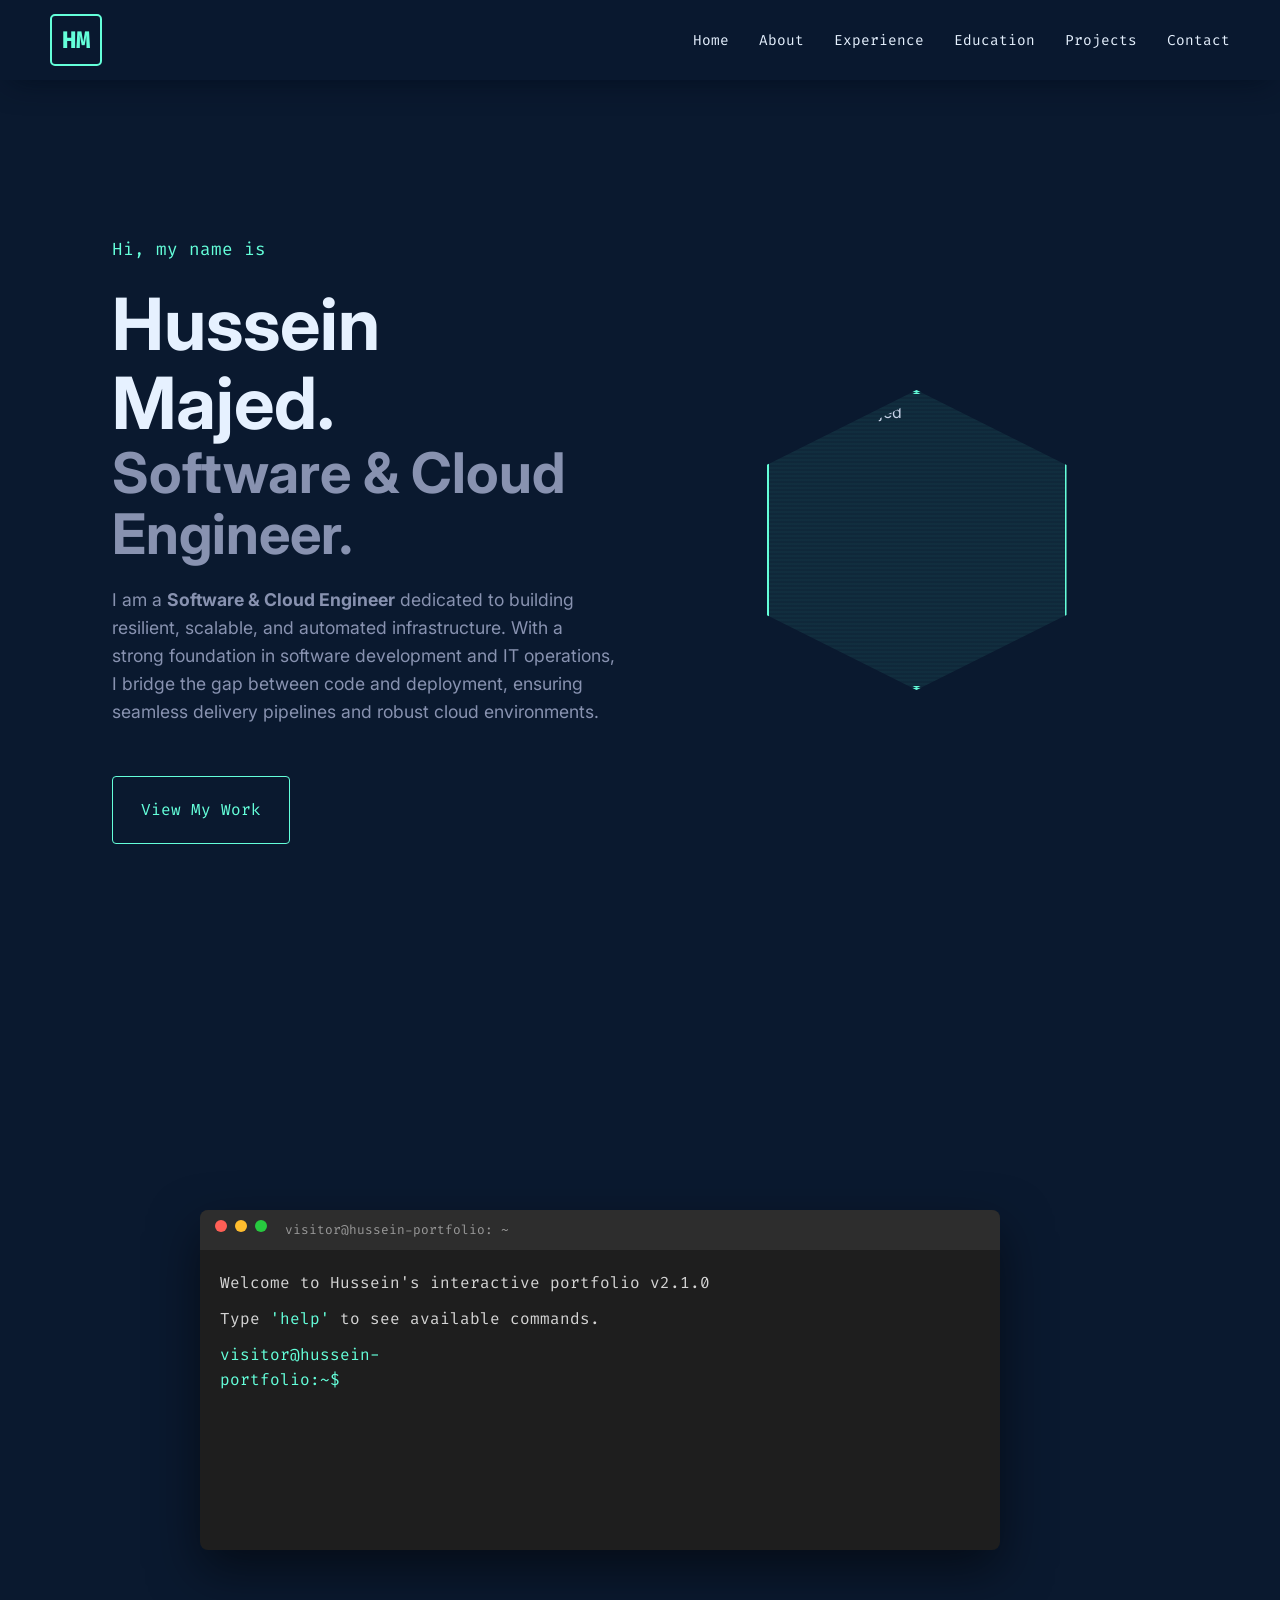
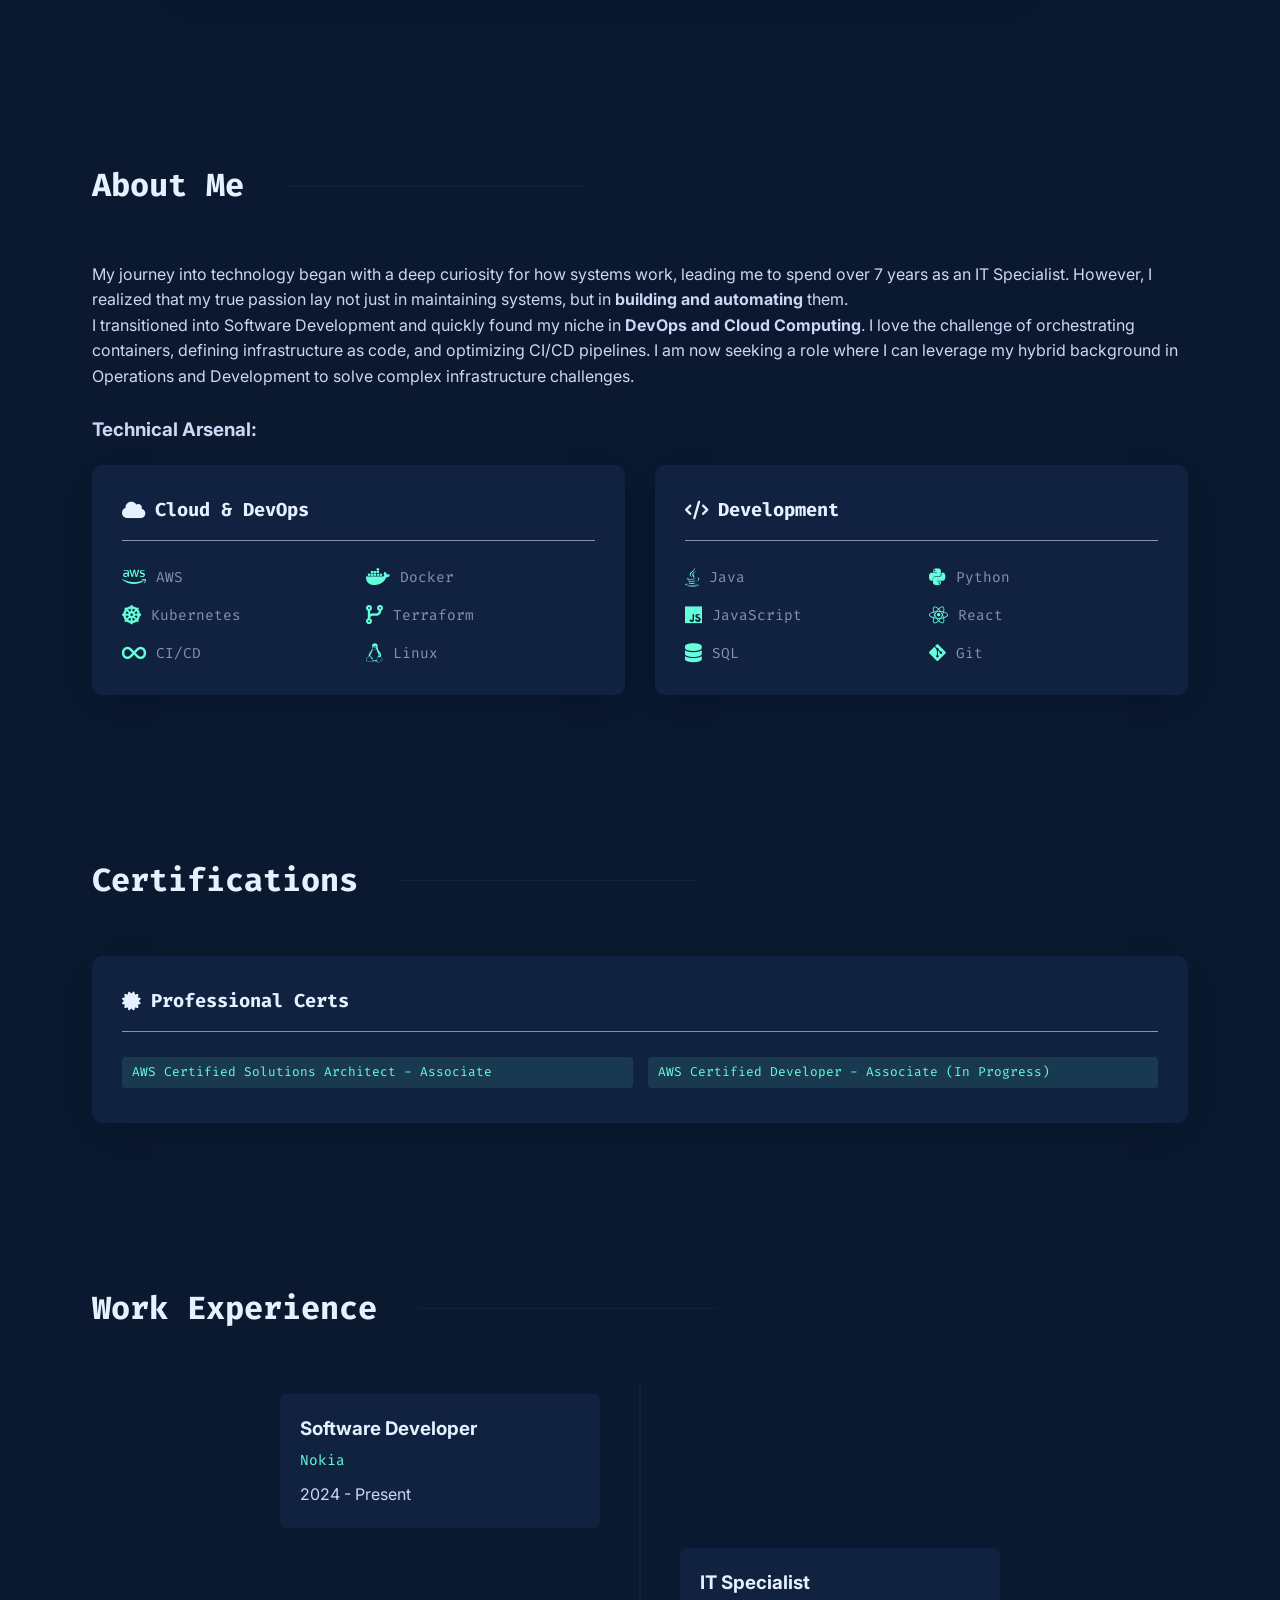
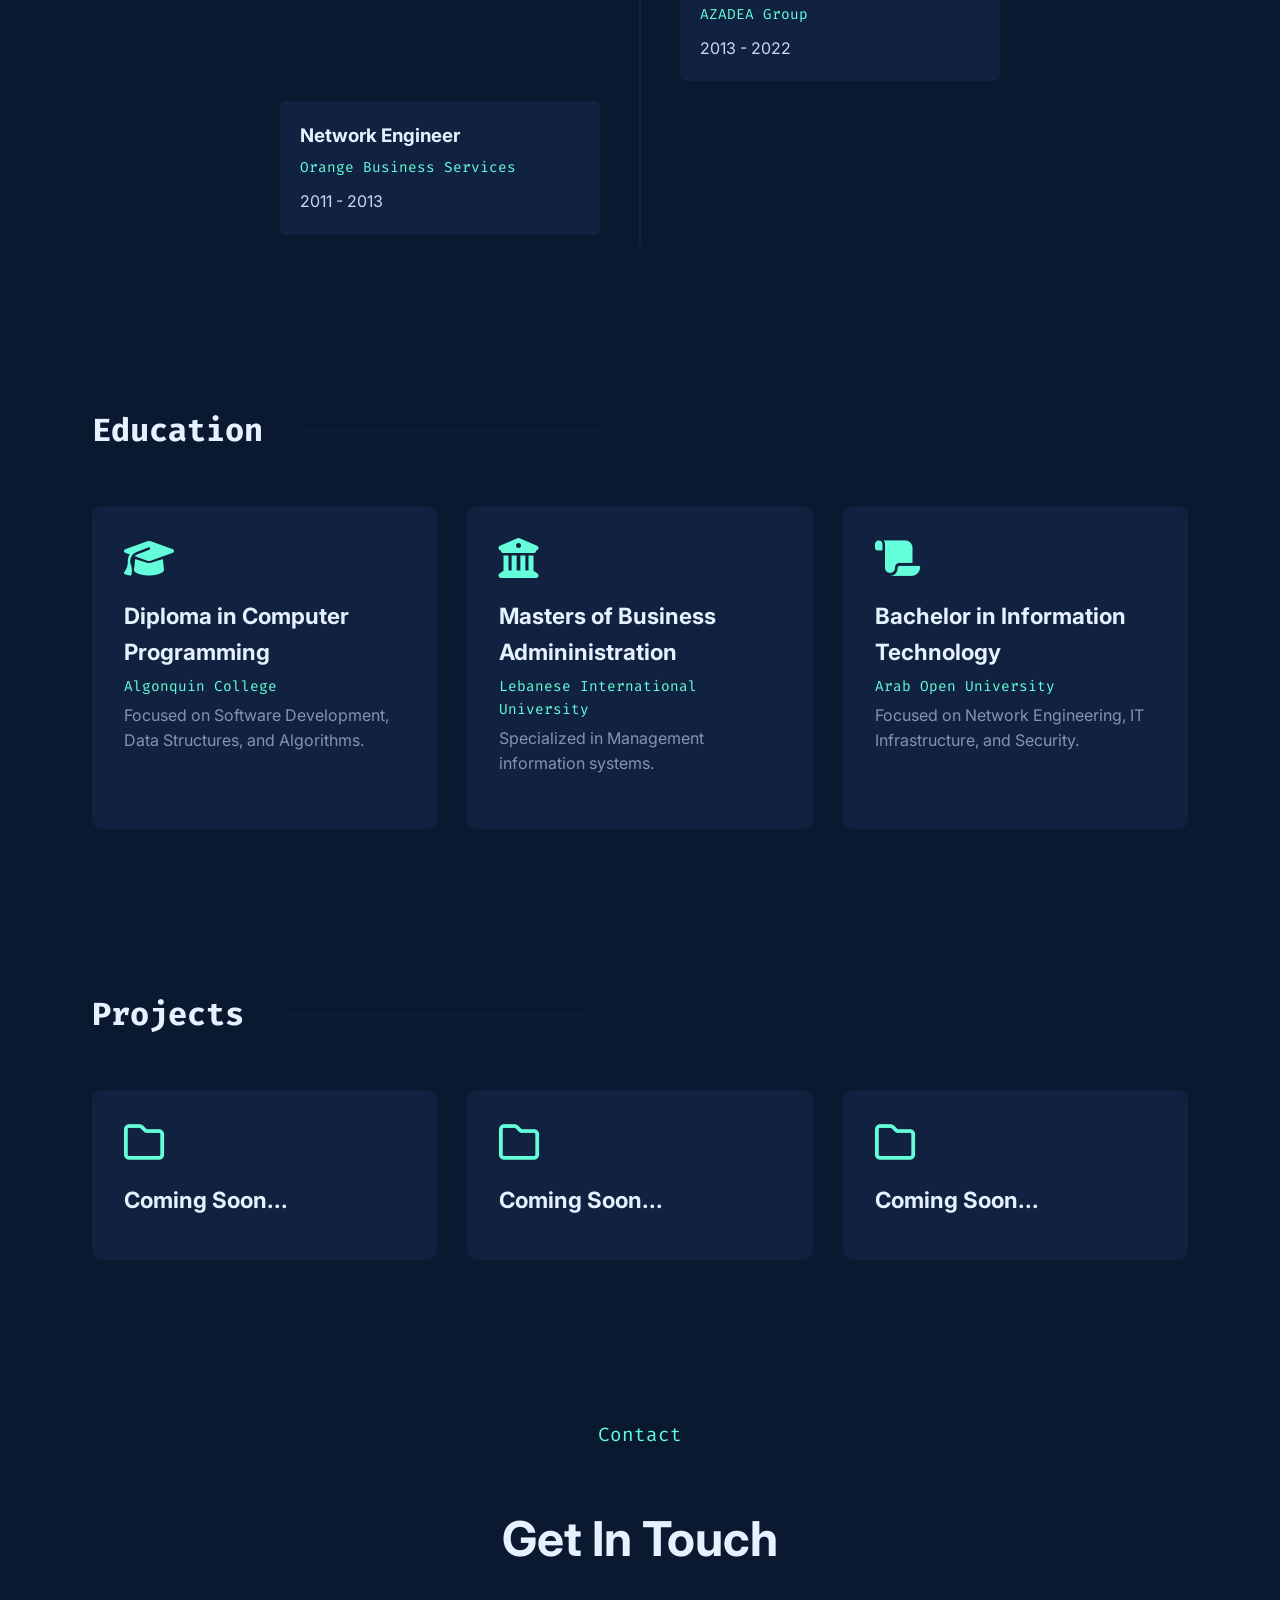
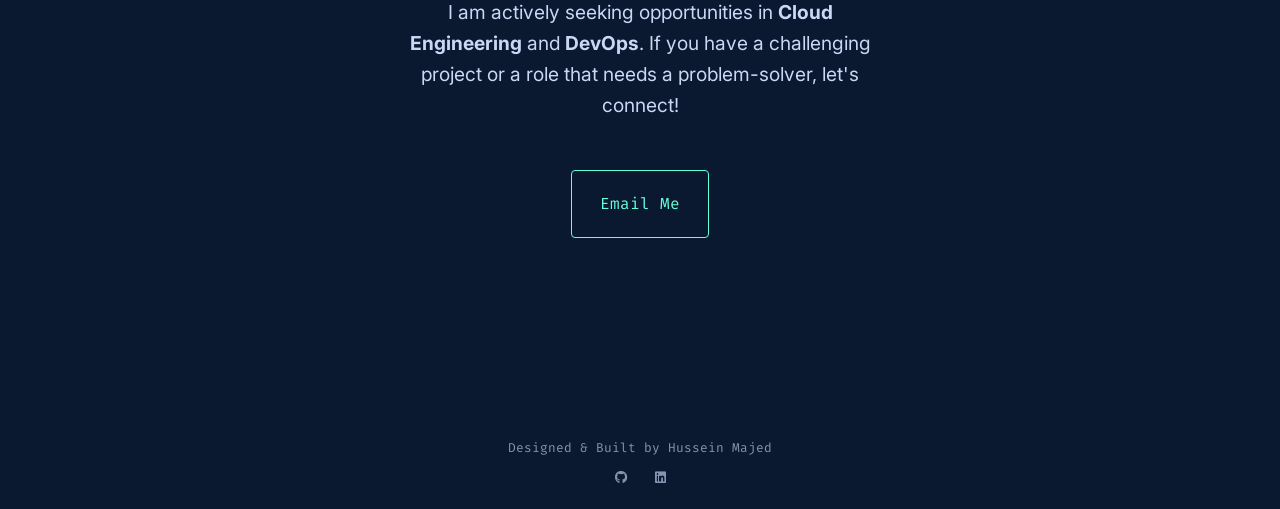
==== commit 8ee3424d: "updated personal website style and information" ====
--- a/index.html
+++ b/index.html
@@ -1,312 +1,311 @@
 <!DOCTYPE html>
 <html lang="en">
-  <head>
-    <meta charset="UTF-8" />
-    <meta http-equiv="X-UA-Compatible" content="IE=edge" />
-    <meta name="viewport" content="width=device-width, initial-scale=1.0" />
-    <title>My Portfolio</title>
-    <link rel="stylesheet" href="style.css" />
-    <link rel="stylesheet" href="mediaqueries.css" />
-  </head>
-  <body>
-    <nav id="desktop-nav">
-      <div class="logo">Hussein Majed</div>
-      <div>
-        <ul class="nav-links">
-          <li><a href="#about">About</a></li>
-          <li><a href="#experience">Experience</a></li>
-          <li><a href="#projects">Projects</a></li>
-          <li><a href="#contact">Contact</a></li>
-        </ul>
-      </div>
-    </nav>
-    <nav id="hamburger-nav">
-      <div class="logo">Hussein Majed</div>
-      <div class="hamburger-menu">
-        <div class="hamburger-icon" onclick="toggleMenu()">
-          <span></span>
-          <span></span>
-          <span></span>
-        </div>
-        <div class="menu-links">
-          <li><a href="#about" onclick="toggleMenu()">About</a></li>
-          <li><a href="#experience" onclick="toggleMenu()">Experience</a></li>
-          <li><a href="#projects" onclick="toggleMenu()">Projects</a></li>
-          <li><a href="#contact" onclick="toggleMenu()">Contact</a></li>
-        </div>
-      </div>
-    </nav>
-    <section id="profile">
-      <div class="section__pic-container">
-        <img src="./assets/profile-pic.jpeg" alt="Hussesin Majed profile picture" id="profile-pic"/>
-      </div>
-      <div class="section__text">
-        <p class="section__text__p1">Hello, I'm</p>
-        <h1 class="title">Hussein Majed</h1>
-        <p class="section__text__p2">Software Developer</p>
-        <div class="btn-container">
-          <button class="btn btn-color-2" onclick="window.open('./assets/Resume.pdf')"> 
-            Download CV
-          </button>
-          <button class="btn btn-color-1" onclick="location.href='./#contact'">
-            Contact Info
-          </button>
-        </div>
-        <div id="socials-container">
-          <img src="./assets/linkedin.png" alt="My LinkedIn profile" class="icon"
-            onclick="location.href='https://www.linkedin.com/in/hussein-majed'"/>
-          <img src="./assets/github.png" alt="My Github profile" class="icon"
-            onclick="location.href='https://github.com/hkmajed'"/>
-        </div>
-      </div>
-    </section>
-    <section id="about">
-      <p class="section__text__p1">Get To Know More</p>
-      <h1 class="title">About Me</h1>
-      <div class="section-container">
-        <div class="section__pic-container">
-          <img
-            src="./assets/about-pic.jpeg"
-            alt="Profile picture"
-            id ="about-pic"/>
-        </div>
-        <div class="about-details-container">
-          <div class="about-containers">
-            <div class="details-container">
-              <img
-                src="./assets/experience.png"
-                alt="Experience icon"
-                class="icon"/>
-              <h3>Experience</h3>
-              <p>7+ years IT Specialist<br /> 2 Years Supply Planner</p>
+
+<head>
+  <meta charset="UTF-8" />
+  <meta http-equiv="X-UA-Compatible" content="IE=edge" />
+  <meta name="viewport" content="width=device-width, initial-scale=1.0" />
+  <title>Hussein Majed | Software & Cloud Engineer</title>
+  <link rel="stylesheet" href="style.css" />
+  <link rel="stylesheet" href="https://cdnjs.cloudflare.com/ajax/libs/font-awesome/6.4.0/css/all.min.css" />
+</head>
+
+<body>
+  <nav>
+    <div class="logo">HM</div>
+    <ul class="nav-links">
+      <li><a href="#hero">Home</a></li>
+      <li><a href="#about">About</a></li>
+      <li><a href="#experience">Experience</a></li>
+      <li><a href="#education">Education</a></li>
+      <li><a href="#projects">Projects</a></li>
+      <li><a href="#contact">Contact</a></li>
+    </ul>
+    <div class="hamburger-menu">
+      <div class="hamburger-icon" onclick="toggleMenu()">
+        <span></span>
+        <span></span>
+        <span></span>
+      </div>
+      <ul class="menu-links">
+        <li><a href="#hero" onclick="toggleMenu()">Home</a></li>
+        <li><a href="#about" onclick="toggleMenu()">About</a></li>
+        <li><a href="#experience" onclick="toggleMenu()">Experience</a></li>
+        <li><a href="#education" onclick="toggleMenu()">Education</a></li>
+        <li><a href="#projects" onclick="toggleMenu()">Projects</a></li>
+        <li><a href="#contact" onclick="toggleMenu()">Contact</a></li>
+      </ul>
+    </div>
+  </nav>
+
+  <section id="hero">
+    <div class="container hero-container">
+      <div class="hero-text">
+        <p class="hero-intro">Hi, my name is</p>
+        <h1 class="hero-name">Hussein Majed.</h1>
+        <h2 class="hero-role">Software & Cloud Engineer.</h2>
+        <p class="hero-desc">
+          I am a <strong>Software & Cloud Engineer</strong> dedicated to building resilient, scalable, and automated
+          infrastructure.
+          With a strong foundation in software development and IT operations, I bridge the gap between code and
+          deployment, ensuring seamless delivery pipelines and robust cloud environments.
+        </p>
+        <a href="#projects" class="cta-btn">View My Work</a>
+      </div>
+      <div class="hero-img-container">
+        <div class="tech-avatar-wrapper">
+          <div class="tech-ring"></div>
+          <img src="assets/Profile-Avatar.png" alt="Hussein Majed" class="tech-avatar">
+        </div>
+      </div>
+    </div>
+  </section>
+
+  <section id="terminal-section">
+    <div class="container">
+      <div class="terminal-window">
+        <div class="terminal-header">
+          <div class="dot red"></div>
+          <div class="dot yellow"></div>
+          <div class="dot green"></div>
+          <span style="margin-left: 10px; font-size: 0.8rem; color: #999;">visitor@hussein-portfolio: ~</span>
+        </div>
+        <div class="terminal-body" id="terminal-body">
+          <div class="output-line">Welcome to Hussein's interactive portfolio v2.1.0</div>
+          <div class="output-line">Type <span class="highlight">'help'</span> to see available commands.</div>
+          <div class="command-line">
+            <span class="prompt">visitor@hussein-portfolio:~$</span>
+            <input type="text" id="cmd-input" autocomplete="off" spellcheck="false" />
+          </div>
+        </div>
+      </div>
+    </div>
+  </section>
+
+  <section id="about">
+    <div class="container">
+      <div class="section-title">
+        <h2>About Me</h2>
+      </div>
+      <div class="about-content">
+        <p>
+          My journey into technology began with a deep curiosity for how systems work, leading me to spend over 7 years
+          as an IT Specialist.
+          However, I realized that my true passion lay not just in maintaining systems, but in <strong>building and
+            automating</strong> them.
+        </p>
+        <p>
+          I transitioned into Software Development and quickly found my niche in <strong>DevOps and Cloud
+            Computing</strong>.
+          I love the challenge of orchestrating containers, defining infrastructure as code, and optimizing CI/CD
+          pipelines.
+          I am now seeking a role where I can leverage my hybrid background in Operations and Development to solve
+          complex infrastructure challenges.
+        </p>
+        <br>
+        <h3>Technical Arsenal:</h3>
+
+        <div class="skills-grid" style="margin-top: 20px;">
+          <div class="skill-category">
+            <h3><i class="fas fa-cloud"></i> Cloud & DevOps</h3>
+            <div class="skill-list">
+              <div class="skill-item"><i class="fab fa-aws"></i> <span>AWS</span></div>
+              <div class="skill-item"><i class="fab fa-docker"></i> <span>Docker</span></div>
+              <div class="skill-item"><i class="fas fa-dharmachakra"></i> <span>Kubernetes</span></div>
+              <div class="skill-item"><i class="fas fa-code-branch"></i> <span>Terraform</span></div>
+              <div class="skill-item"><i class="fas fa-infinity"></i> <span>CI/CD</span></div>
+              <div class="skill-item"><i class="fab fa-linux"></i> <span>Linux</span></div>
             </div>
-            <div class="details-container">
-              <img
-                src="./assets/education.png"
-                alt="Education icon"
-                class="icon"/>
-              <h3>Education</h3>
-              <p>B.Sc. Bachelors Degree<br/>M.BA. Masters Degree<br/>Diploma. Computer Programming</p>
+          </div>
+
+          <div class="skill-category">
+            <h3><i class="fas fa-code"></i> Development</h3>
+            <div class="skill-list">
+              <div class="skill-item"><i class="fab fa-java"></i> <span>Java</span></div>
+              <div class="skill-item"><i class="fab fa-python"></i> <span>Python</span></div>
+              <div class="skill-item"><i class="fab fa-js"></i> <span>JavaScript</span></div>
+              <div class="skill-item"><i class="fab fa-react"></i> <span>React</span></div>
+              <div class="skill-item"><i class="fas fa-database"></i> <span>SQL</span></div>
+              <div class="skill-item"><i class="fab fa-git-alt"></i> <span>Git</span></div>
             </div>
           </div>
-          <div class="text-container">
-            <p>
-                Motivated and skilled software developer student with a background in both IT and business fields,seeking a co-op position in the computer programming field. 
-                Eager to leverage hands-on experience and academic knowledge to contribute effectively to software development projects and gain valuable industry experience.
-            </p>
-          </div>
-        </div>
-      </div>
-      <img
-        src="./assets/arrow.png"
-        alt="Arrow icon"
-        class="icon arrow"
-        onclick="location.href='./#experience'"/>
-    </section>
-    <section id="experience">
-      <p class="section__text__p1">Explore My</p>
-      <h1 class="title">Experience</h1>
-      <div class="experience-details-container">
-        <div class="about-containers">
-          <div class="details-container">
-            <h2 class="experience-sub-title">Software Development</h2>
-            <div class="article-container">
-              <article>
-                <img src="./assets/java.png" alt="java icon"  class="icon"/>
-                <div>
-                  <h3>JAVA</h3>
-                </div>
-              </article>
-              <article>
-                <img src="./assets/html.png" alt="html icon" class="icon"/>
-                <div>
-                  <h3>HTML</h3>
-                </div>
-              </article>
-              <article>
-                <img
-                  src="./assets/css.png"
-                  alt="css icon"
-                  class="icon"
-                />
-                <div>
-                  <h3>CSS</h3>
-                </div>
-              </article>
-              <article>
-                <img src="./assets/javascript.png" alt="JS icon" class="icon"/>
-                <div>
-                  <h3>JavaScript</h3>
-                </div>
-              </article>
-              <article>
-                <img src="./assets/php.png" alt="php icon" class="icon"/>
-                <div>
-                  <h3>php</h3>
-                </div>
-              </article>
-              <article>
-                <img src="./assets/react.png" alt="react icon" class="icon"/>
-                <div>
-                  <h3>React JS</h3>
-                </div>
-              </article>
-
-            </div>
-          </div>
-          <div class="details-container">
-            <h2 class="experience-sub-title">Database Management Systems</h2>
-            <div class="article-container">
-              <article>
-                <img src="./assets/sql.png" alt="sql icon" class="icon"/>
-                <div>
-                  <h3>SQL Server</h3>
-                </div>
-              </article>
-              <article>
-                <img src="./assets/postgre.png" alt="Postgre icon" class="icon"/>
-                <div>
-                  <h3>Postgre SQL</h3>
-                </div>
-              </article>
-              <article>
-                <img src="./assets/oracle.png" alt="Oracle icon" class="icon"/>
-                <div>
-                  <h3>Oracle DB</h3>
-                </div>
-              </article>
-            <article>
-              <img src="./assets/mongo.png" alt="Mongo icon" class="icon"/>
-                <div>
-                  <h3>Mongo DB</h3>
-                </div>
-              </article>
-            </div>
-          </div>
-        </div>
-      </div>
-      <img src="./assets/arrow.png" alt="Arrow icon" class="icon arrow" onclick="location.href='./#projects'"/>
-    </section>
-    <section id="projects">
-      <p class="section__text__p1">Browse My Recent</p>
-      
-      <h1 class="title">Projects</h1>
-      <div class="experience-details-container">
-        <div class="about-containers">
-          <div class="details-container color-container">
-            <div class="article-container">
-              <img
-                src="./assets/kronokat.JPG"
-                alt="kronokat project"
-                class="project-img"
-              />
-            </div>
-            <h2 class="experience-sub-title project-title">Task Management System</h2>
-            <div class="btn-container">
-              <button
-                class="btn btn-color-2 project-btn"
-                onclick="location.href='https://github.com/andreavisani/KronoKat.git'">
-                Github
-              </button>
-              <!-- <button class="btn btn-color-2 project-btn" onclick="location.href='https://github.com/hkmajed'">
-                Live Demo
-              </button> -->
-            </div>
-          </div>
-          <div class="details-container color-container">
-            <div class="article-container">
-              <img src="./assets/weaherApp.JPG" alt="weatherApp" class="project-img"/>
-            </div>
-            <h2 class="experience-sub-title project-title">Weather Application</h2>
-            <div class="btn-container">
-              <button class="btn btn-color-2 project-btn" 
-              onclick="location.href='https://github.com/hkmajed/Weather-App.git'"> Github
-              </button>
-              <button class="btn btn-color-2 project-btn"
-                onclick="location.href='https://hkmajed.github.io/Weather-App/'"> Live Demo
-              </button>
-            </div>
-          </div>
-          <div class="details-container color-container">
-            <div class="article-container">
-              <img
-                src="./assets/Profile.JPG"
-                alt="Profile project"
-                class="project-img"/>
-            </div>
-            <h2 class="experience-sub-title project-title">Profile</h2>
-            <div class="btn-container">
-              <button
-                class="btn btn-color-2 project-btn"
-                onclick="location.href='https://hkmajed.github.io/Profile/'">
-                Github
-              </button>
-              <button
-                class="btn btn-color-2 project-btn"
-                onclick="location.href='https://github.com/hkmajed'">
-                Live Demo
-              </button>
-            </div>
-          </div>
-          <!-- <div class="details-container color-container">
-            <div class="article-container">
-              <img src="./assets/NGG.PNG" alt="Project 3" class="project-img"/>
-            </div>
-            <h2 class="experience-sub-title project-title">Number Guessing Game</h2>
-            <div class="btn-container">
-              <button
-                class="btn btn-color-2 project-btn"
-                onclick="location.href='https://github.com/hkmajed/Number-Guessing-Game.git'">Github
-              </button>
-              <button class="btn btn-color-2 project-btn"
-                onclick="location.href='https://hkmajed.github.io/Number-Guessing-Game/'">Live Demo
-              </button>
-            </div>
+        </div>
+      </div>
+    </div>
+  </section>
+
+  <section id="certifications">
+    <div class="container">
+      <div class="section-title">
+        <h2>Certifications</h2>
+      </div>
+      <div class="skills-grid">
+        <div class="skill-category">
+          <h3><i class="fas fa-certificate"></i> Professional Certs</h3>
+          <div class="skill-list">
+            <span class="skill-tag">AWS Certified Solutions Architect - Associate </span>
+            <span class="skill-tag">AWS Certified Developer - Associate (In Progress)</span>
+          </div>
+        </div>
+      </div>
+    </div>
+  </section>
+
+  <section id="experience">
+    <div class="container">
+      <div class="section-title">
+        <h2>Work Experience</h2>
+      </div>
+      <div class="timeline">
+        <div class="timeline-item left">
+          <div class="timeline-content">
+            <h3>Software Developer</h3>
+            <span class="company">Nokia</span>
+            <span class="date">2024 - Present</span>
+          </div>
+        </div>
+        <div class="timeline-item right">
+          <div class="timeline-content">
+            <h3>IT Specialist</h3>
+            <span class="company">AZADEA Group</span>
+            <span class="date">2013 - 2022</span>
+          </div>
+        </div>
+        <div class="timeline-item left">
+          <div class="timeline-content">
+            <h3>Network Engineer</h3>
+            <span class="company">Orange Business Services</span>
+            <span class="date">2011 - 2013</span>
+          </div>
+        </div>
+      </div>
+    </div>
+  </section>
+
+  <section id="education">
+    <div class="container">
+      <div class="section-title">
+        <h2>Education</h2>
+      </div>
+      <div class="projects-grid"> <!-- Reusing grid layout for education cards -->
+        <div class="project-card">
+          <div class="project-top">
+            <i class="fas fa-graduation-cap folder-icon"></i>
+          </div>
+          <h3> Diploma in Computer Programming</h3>
+          <div class="institution">Algonquin College</div>
+          <p>Focused on Software Development, Data Structures, and Algorithms.</p>
+        </div>
+        <div class="project-card">
+          <div class="project-top">
+            <i class="fas fa-university folder-icon"></i>
+          </div>
+          <h3>Masters of Business Admininistration</h3>
+          <div class="institution">Lebanese International University</div>
+          <p>Specialized in Management information systems.</p>
+        </div>
+        <div class="project-card">
+          <div class="project-top">
+            <i class="fas fa-scroll folder-icon"></i>
+          </div>
+          <h3>Bachelor in Information Technology</h3>
+          <div class="institution">Arab Open University</div>
+          <p>Focused on Network Engineering, IT Infrastructure, and Security.</p>
+        </div>
+      </div>
+    </div>
+  </section>
+
+  <section id="projects">
+    <div class="container">
+      <div class="section-title">
+        <h2>Projects</h2>
+      </div>
+      <div class="projects-grid">
+        <!-- Project 1 -->
+        <div class="project-card">
+          <div class="project-top">
+            <i class="far fa-folder folder-icon"></i>
+            <!-- <div class="project-links">
+              <a href="https://github.com/andreavisani/KronoKat.git" target="_blank"><i class="fab fa-github"></i></a>
+            </div> -->
+          </div>
+          <h3>Coming Soon...</h3>
+          <!-- <p>A robust task tracking application designed for agile teams. Features include real-time updates, user
+            authentication, and drag-and-drop task organization.</p> -->
+          <!-- <div class="project-tech-list">
+            <span>Java</span>
+            <span>Spring Boot</span>
+            <span>MySQL</span>
+            <span>React</span>
           </div> -->
         </div>
-      </div>
-      <img
-        src="./assets/arrow.png"
-        alt="Arrow icon"
-        class="icon arrow"
-        onclick="location.href='./#contact'"
-      />
-    </section>
-    <section id="contact">
-      <p class="section__text__p1">Get in Touch</p>
-      <h1 class="title">Contact Me</h1>
-      <div class="contact-info-upper-container">
-        <div class="contact-info-container">
-          <img
-            src="./assets/mailto.png"
-            alt="mail icon"
-            class="icon contact-icon email-icon"
-          />
-          <p><a href="mailto:hkmajed@hotmail.com">hkmajed@hotmail.com</a></p>
-        </div>
-        <div class="contact-info-container">
-          <img
-            src="./assets/linkedin-col.png"
-            alt="LinkedIn icon"
-            class="icon contact-icon"
-          />
-          <p><a href="https://www.linkedin.com/in/hussein-majed/">LinkedIn</a></p>
-        </div>
-      </div>
-    </section>
-    <footer>
-      <nav>
-        <div class="nav-links-container">
-          <ul class="nav-links">
-            <li><a href="#about">About</a></li>
-            <li><a href="#experience">Experience</a></li>
-            <li><a href="#projects">Projects</a></li>
-            <li><a href="#contact">Contact</a></li>
-          </ul>
-        </div>
-      </nav>
-      <p>Hussein Majed 2024</p>
-    </footer>
-    <script src="script.js"></script>
-  </body>
-</html>
+
+        <!-- Project 2 -->
+        <div class="project-card">
+          <div class="project-top">
+            <i class="far fa-folder folder-icon"></i>
+            <!-- <div class="project-links">
+              <a href="https://github.com/hkmajed/Weather-App.git" target="_blank"><i class="fab fa-github"></i></a>
+              <a href="https://hkmajed.github.io/Weather-App/" target="_blank"><i
+                  class="fas fa-external-link-alt"></i></a>
+            </div> -->
+          </div>
+          <h3>Coming Soon...</h3>
+          <!-- <p>A responsive weather dashboard fetching real-time data from the OpenWeatherMap API. Implements dynamic DOM
+            manipulation and error handling.</p>
+          <div class="project-tech-list">
+            <span>JavaScript</span>
+            <span>API Integration</span>
+            <span>CSS3</span>
+          </div> -->
+        </div>
+
+        <!-- Project 3 -->
+        <div class="project-card">
+          <div class="project-top">
+            <i class="far fa-folder folder-icon"></i>
+            <!-- <div class="project-links">
+              <a href="https://github.com/hkmajed/Profile" target="_blank"><i class="fab fa-github"></i></a>
+              <a href="https://hkmajed.github.io/Profile/" target="_blank"><i class="fas fa-external-link-alt"></i></a>
+            </div> -->
+          </div>
+          <h3>Coming Soon...</h3>
+          <!-- <p>My initial portfolio site. A great learning experience in fundamental web technologies and responsive
+            design principles.</p>
+          <div class="project-tech-list">
+            <span>HTML5</span>
+            <span>CSS3</span>
+            <span>JavaScript</span>
+          </div> -->
+        </div>
+
+      </div>
+    </div>
+  </section>
+
+  <section id="contact">
+    <div class="container">
+      <p class="highlight">Contact</p>
+      <h2>Get In Touch</h2>
+      <p>
+        I am actively seeking opportunities in <strong>Cloud Engineering</strong> and <strong>DevOps</strong>.
+        If you have a challenging project or a role that needs a problem-solver, let's connect!
+      </p>
+      <a href="mailto:hkmajed@hotmail.com" class="cta-btn">Email Me</a>
+    </div>
+  </section>
+
+  <footer>
+    <p>Designed & Built by Hussein Majed</p>
+    <div style="margin-top: 10px;">
+      <a href="https://github.com/hkmajed" target="_blank" style="margin: 0 10px;"><i class="fab fa-github"></i></a>
+      <a href="https://www.linkedin.com/in/hussein-majed/" target="_blank" style="margin: 0 10px;"><i
+          class="fab fa-linkedin"></i></a>
+    </div>
+  </footer>
+
+  <script src="script.js"></script>
+</body>
+
+</html>
--- a/style.css
+++ b/style.css
@@ -1,82 +1,145 @@
-/* GENERAL */
-
-@import url("https://fonts.googleapis.com/css2?family=Poppins:wght@300;400;500;600&display=swap");
-
+/* 
+  Theme: DevOps Dark Mode
+  Author: Hussein Majed (Revamped)
+*/
+
+@import url("https://fonts.googleapis.com/css2?family=Inter:wght@300;400;600;700&family=Fira+Code:wght@400;600&display=swap");
+
+:root {
+  --bg-color: #0a192f;
+  --bg-light: #112240;
+  --text-primary: #ccd6f6;
+  --text-secondary: #8892b0;
+  --accent-color: #64ffda;
+  --accent-hover: #4ecdc4;
+  --white: #e6f1ff;
+  --transition: all 0.25s cubic-bezier(0.645, 0.045, 0.355, 1);
+  --font-main: 'Inter', sans-serif;
+  --font-mono: 'Fira Code', monospace;
+}
+
+/* RESET & BASE */
 * {
   margin: 0;
   padding: 0;
-}
-
-body {
-  font-family: "Poppins", sans-serif;
+  box-sizing: border-box;
 }
 
 html {
   scroll-behavior: smooth;
-}
-
-p {
-  color: rgb(85, 85, 85);
-}
-
-/* TRANSITION */
-
-a,
-.btn {
-  transition: all 300ms ease;
-}
-
-/* DESKTOP NAV */
-
-nav,
+  font-size: 16px;
+}
+
+body {
+  background-color: var(--bg-color);
+  color: var(--text-primary);
+  font-family: var(--font-main);
+  line-height: 1.6;
+  overflow-x: hidden;
+}
+
+a {
+  text-decoration: none;
+  color: inherit;
+  transition: var(--transition);
+}
+
+ul {
+  list-style: none;
+}
+
+section {
+  padding: 100px 0;
+  max-width: 1200px;
+  margin: 0 auto;
+  padding: 80px 20px;
+  /* Balanced padding */
+}
+
+/* UTILITIES */
+.container {
+  max-width: 1200px;
+  margin: 0 auto;
+  padding: 0 2rem;
+}
+
+.section-title {
+  display: flex;
+  align-items: center;
+  margin-bottom: 50px;
+  /* Increased spacing below title */
+  width: 100%;
+  white-space: nowrap;
+}
+
+.section-title h2 {
+  font-family: var(--font-mono);
+  font-size: 2rem;
+  color: var(--white);
+  margin-right: 20px;
+}
+
+.section-title::after {
+  content: "";
+  display: block;
+  width: 300px;
+  height: 1px;
+  background-color: var(--bg-light);
+  margin-left: 20px;
+}
+
+.highlight {
+  color: var(--accent-color);
+  font-family: var(--font-mono);
+}
+
+/* NAVIGATION */
+nav {
+  display: flex;
+  justify-content: space-between;
+  align-items: center;
+  height: 80px;
+  padding: 0 50px;
+  background-color: rgba(10, 25, 47, 0.85);
+  backdrop-filter: blur(10px);
+  position: fixed;
+  top: 0;
+  z-index: 100;
+  box-shadow: 0 10px 30px -10px rgba(2, 12, 27, 0.7);
+  width: 100%;
+  box-sizing: border-box;
+}
+
+.logo {
+  font-family: var(--font-mono);
+  font-size: 1.5rem;
+  color: var(--accent-color);
+  font-weight: 700;
+  border: 2px solid var(--accent-color);
+  padding: 5px 10px;
+  border-radius: 5px;
+}
+
 .nav-links {
   display: flex;
-}
-
-nav {
-  justify-content: space-around;
-  align-items: center;
-  height: 17vh;
-}
-
-.nav-links {
-  gap: 2rem;
-  list-style: none;
-  font-size: 1.5rem;
-}
-
-a {
-  color: black;
-  text-decoration: none;
-  text-decoration-color: white;
-}
-
-a:hover {
-  color: grey;
-  text-decoration: underline;
-  text-underline-offset: 1rem;
-  text-decoration-color: rgb(181, 181, 181);
-}
-
-.logo {
-  font-size: 2rem;
-}
-
-.logo:hover {
-  cursor: default;
-}
-
-/* HAMBURGER MENU */
-
-#hamburger-nav {
+  gap: 30px;
+}
+
+.nav-links a {
+  font-family: var(--font-mono);
+  font-size: 0.9rem;
+  color: var(--white);
+}
+
+.nav-links a:hover {
+  color: var(--accent-color);
+}
+
+.hamburger-menu {
   display: none;
 }
 
-.hamburger-menu {
-  position: relative;
-  display: inline-block;
-}
-
+/* HAMBURGER MENU STYLES */
 .hamburger-icon {
   display: flex;
   flex-direction: column;
@@ -84,46 +147,53 @@
   height: 24px;
   width: 30px;
   cursor: pointer;
+  z-index: 101;
 }
 
 .hamburger-icon span {
   width: 100%;
   height: 2px;
-  background-color: black;
-  transition: all 0.3 ease-in-out;
+  background-color: var(--accent-color);
+  transition: all 0.3s ease-in-out;
 }
 
 .menu-links {
   position: absolute;
-  top: 100%;
-  right: 0;
-  background-color: white;
-  width: fit-content;
+  top: 80px;
+  left: 0;
+  width: 100%;
+  background-color: rgba(10, 25, 47, 0.6);
+  backdrop-filter: blur(15px);
   max-height: 0;
   overflow: hidden;
-  transition: all 0.3 ease-in-out;
+  transition: all 0.3s ease-in-out;
+  display: flex;
+  flex-direction: column;
+  align-items: center;
+  gap: 2rem;
+  box-shadow: 0 10px 30px -10px rgba(2, 12, 27, 0.7);
+  z-index: 99;
+  border-top: 1px solid rgba(255, 255, 255, 0.1);
+}
+
+.tech-avatar-wrapper:hover .tech-ring {
+  border-color: var(--accent-hover);
+  box-shadow: 0 0 30px rgba(100, 255, 218, 0.6);
+}
+
+.menu-links.open {
+  max-height: 500px;
+  padding: 30px 0;
 }
 
 .menu-links a {
-  display: block;
-  padding: 10px;
-  text-align: center;
-  font-size: 1.5rem;
-  color: black;
-  text-decoration: none;
-  transition: all 0.3 ease-in-out;
-}
-
-.menu-links li {
-  list-style: none;
-}
-
-.menu-links.open {
-  max-height: 300px;
+  font-size: 1.2rem;
+  font-family: var(--font-mono);
+  color: var(--white);
 }
 
 .hamburger-icon.open span:first-child {
-  transform: rotate(45deg) translate(10px, 5px);
+  transform: rotate(45deg) translate(5px, 5px);
 }
 
 .hamburger-icon.open span:nth-child(2) {
@@ -131,307 +201,639 @@
 }
 
 .hamburger-icon.open span:last-child {
-  transform: rotate(-45deg) translate(10px, -5px);
-}
-
-.hamburger-icon span:first-child {
-  transform: none;
-}
-
-.hamburger-icon span:first-child {
+  transform: rotate(-45deg) translate(5px, -5px);
+}
+
+/* HERO SECTION */
+#hero {
+  min-height: 120vh;
+  display: flex;
+  flex-direction: column;
+  justify-content: center;
+  padding-top: 80px;
+  /* Add padding to clear fixed nav */
+}
+
+.hero-container {
+  display: flex;
+  align-items: center;
+  justify-content: space-between;
+  gap: 50px;
+}
+
+.hero-text {
+  flex: 1;
+}
+
+.hero-img-container {
+  flex: 1;
+  display: flex;
+  justify-content: center;
+  align-items: center;
+}
+
+.tech-avatar-wrapper {
+  position: relative;
+  width: 300px;
+  height: 300px;
+  display: flex;
+  justify-content: center;
+  align-items: center;
+}
+
+.tech-avatar {
+  width: 280px;
+  height: 280px;
+  object-fit: cover;
+  /* Hexagon Clip Path */
+  clip-path: polygon(50% 0%, 100% 25%, 100% 75%, 50% 100%, 0% 75%, 0% 25%);
+  filter: grayscale(20%) contrast(1.2) brightness(0.9);
+  z-index: 2;
+  transition: var(--transition);
+}
+
+.tech-avatar:hover {
+  filter: grayscale(0%) contrast(1) brightness(1);
+  transform: scale(1.02);
+}
+
+.tech-ring {
+  position: absolute;
+  width: 300px;
+  height: 300px;
+  border: 2px solid var(--accent-color);
+  /* Hexagon Clip Path for border effect */
+  clip-path: polygon(50% 0%, 100% 25%, 100% 75%, 50% 100%, 0% 75%, 0% 25%);
+  z-index: 1;
+  animation: pulse-glow 3s infinite ease-in-out;
+  background: rgba(100, 255, 218, 0.05);
+}
+
+.tech-ring::before {
+  content: '';
+  position: absolute;
+  top: 0;
+  left: 0;
+  right: 0;
+  bottom: 0;
+  border: 2px solid transparent;
+  border-top-color: var(--accent-color);
+  border-bottom-color: var(--accent-color);
+  clip-path: polygon(50% 0%, 100% 25%, 100% 75%, 50% 100%, 0% 75%, 0% 25%);
+  animation: spin-slow 10s linear infinite;
+}
+
+/* SCANLINE EFFECT */
+.tech-avatar-wrapper::after {
+  content: "";
+  position: absolute;
+  top: 0;
+  left: 0;
+  width: 100%;
+  height: 100%;
+  background: repeating-linear-gradient(transparent 0%,
+      rgba(100, 255, 218, 0.05) 50%,
+      transparent 100%);
+  background-size: 100% 4px;
+  clip-path: polygon(50% 0%, 100% 25%, 100% 75%, 50% 100%, 0% 75%, 0% 25%);
+  z-index: 3;
+  pointer-events: none;
+  animation: scanline 8s linear infinite;
+}
+
+@keyframes scanline {
+  0% {
+    background-position: 0 0;
+  }
+
+  100% {
+    background-position: 0 100%;
+  }
+}
+
+@keyframes pulse-glow {
+  0% {
+    box-shadow: 0 0 10px rgba(100, 255, 218, 0.2);
+    transform: scale(1);
+  }
+
+  50% {
+    box-shadow: 0 0 25px rgba(100, 255, 218, 0.5);
+    transform: scale(1.05);
+  }
+
+  100% {
+    box-shadow: 0 0 10px rgba(100, 255, 218, 0.2);
+    transform: scale(1);
+  }
+}
+
+@keyframes spin-slow {
+  from {
+    transform: rotate(0deg);
+  }
+
+  to {
+    transform: rotate(360deg);
+  }
+}
+
+.hero-intro {
+  font-family: var(--font-mono);
+  color: var(--accent-color);
+  font-size: 1.1rem;
+  margin-bottom: 20px;
+}
+
+.hero-name {
+  font-size: 4.5rem;
+  font-weight: 700;
+  color: var(--white);
+  line-height: 1.1;
+}
+
+.hero-role {
+  font-size: 3.5rem;
+  font-weight: 700;
+  color: var(--text-secondary);
+  line-height: 1.1;
+  margin-bottom: 20px;
+}
+
+.hero-desc {
+  max-width: 540px;
+  font-size: 1.1rem;
+  color: var(--text-secondary);
+  margin-bottom: 50px;
+}
+
+.cta-btn {
+  display: inline-block;
+  padding: 1.25rem 1.75rem;
+  border: 1px solid var(--accent-color);
+  color: var(--accent-color);
+  border-radius: 4px;
+  font-family: var(--font-mono);
+  font-size: 1rem;
+  transition: var(--transition);
+}
+
+.cta-btn:hover {
+  background-color: rgba(100, 255, 218, 0.1);
+}
+
+/* TERMINAL SECTION */
+#terminal-section {
+  margin: 50px 0;
+}
+
+.terminal-window {
+  background-color: #1e1e1e;
+  border-radius: 8px;
+  box-shadow: 0 20px 50px rgba(0, 0, 0, 0.5);
+  overflow: hidden;
+  font-family: var(--font-mono);
+  max-width: 800px;
+  margin: 0 auto;
+}
+
+.terminal-header {
+  background-color: #2d2d2d;
+  padding: 10px 15px;
+  display: flex;
+  gap: 8px;
+}
+
+.dot {
+  width: 12px;
+  height: 12px;
+  border-radius: 50%;
+}
+
+.red {
+  background-color: #ff5f56;
+}
+
+.yellow {
+  background-color: #ffbd2e;
+}
+
+.green {
+  background-color: #27c93f;
+}
+
+.terminal-body {
+  padding: 20px;
+  color: #d4d4d4;
+  min-height: 300px;
+}
+
+.command-line {
+  display: flex;
+  align-items: center;
+  margin-top: 10px;
+}
+
+.prompt {
+  color: var(--accent-color);
+  margin-right: 10px;
+}
+
+#cmd-input {
+  background: transparent;
+  border: none;
+  color: var(--white);
+  font-family: var(--font-mono);
+  font-size: 1rem;
+  width: 100%;
+  outline: none;
+}
+
+.output-line {
+  margin-bottom: 10px;
+  white-space: pre-wrap;
+}
+
+/* SKILLS SECTION */
+.skills-grid {
+  display: grid;
+  grid-template-columns: repeat(auto-fit, minmax(300px, 1fr));
+  gap: 30px;
+}
+
+.skill-category {
+  background-color: var(--bg-light);
+  padding: 30px;
+  border-radius: 10px;
+  transition: var(--transition);
+  box-shadow: 0 10px 30px -15px rgba(2, 12, 27, 0.7);
+}
+
+.skill-category:hover {
+  transform: translateY(-5px);
+}
+
+.skill-category h3 {
+  color: var(--white);
+  margin-bottom: 25px;
+  font-family: var(--font-mono);
+  border-bottom: 1px solid var(--text-secondary);
+  padding-bottom: 15px;
+  display: flex;
+  align-items: center;
+  gap: 10px;
+}
+
+.skill-list {
+  display: grid;
+  grid-template-columns: repeat(2, 1fr);
+  gap: 15px;
+}
+
+.skill-item {
+  display: flex;
+  align-items: center;
+  gap: 10px;
+  font-family: var(--font-mono);
+  font-size: 0.9rem;
+  color: var(--text-secondary);
+  transition: var(--transition);
+}
+
+.skill-item i {
+  color: var(--accent-color);
+  font-size: 1.2rem;
+  transition: var(--transition);
+}
+
+.skill-item:hover {
+  color: var(--white);
+  transform: translateX(5px);
+}
+
+.skill-item:hover i {
+  transform: scale(1.2);
+}
+
+.skill-tag {
+  font-family: var(--font-mono);
+  font-size: 0.8rem;
+  color: var(--accent-color);
+  background: rgba(100, 255, 218, 0.1);
+  padding: 5px 10px;
+  border-radius: 4px;
+  display: inline-block;
+  margin-bottom: 5px;
+}
+
+/* SCROLL REVEAL ANIMATION */
+.hidden {
+  opacity: 0;
+  transform: translateY(30px);
+  transition: all 0.8s cubic-bezier(0.645, 0.045, 0.355, 1);
+}
+
+.show {
   opacity: 1;
-}
-
-.hamburger-icon span:first-child {
-  transform: none;
-}
-
-/* SECTIONS */
-
-section {
-  padding-top: 4vh;
-  height: 96vh;
-  margin: 0 10rem;
+  transform: translateY(0);
+}
+
+/* STAGGERED DELAYS */
+.delay-100 {
+  transition-delay: 100ms;
+}
+
+.delay-200 {
+  transition-delay: 200ms;
+}
+
+.delay-300 {
+  transition-delay: 300ms;
+}
+
+
+/* EXPERIENCE SECTION (Timeline) */
+.timeline {
+  position: relative;
+  max-width: 800px;
+  margin: 0 auto;
+}
+
+.timeline::after {
+  content: '';
+  position: absolute;
+  width: 2px;
+  background-color: var(--bg-light);
+  top: 0;
+  bottom: 0;
+  left: 50%;
+  margin-left: -1px;
+}
+
+.timeline-item {
+  padding: 10px 40px;
+  position: relative;
+  width: 50%;
   box-sizing: border-box;
-  min-height: fit-content;
-}
-
-.section-container {
-  display: flex;
-}
-
-/* PROFILE SECTION */
-
-#profile {
-  display: flex;
-  justify-content: center;
-  gap: 5rem;
-  height: 80vh;
-}
-
-.section__pic-container {
-  display: flex;
-  height: 400px;
-  width: 400px;
-  margin: auto 0;
-}
-
-#profile-pic {
-  border-radius: 25%;
-}
-.section__text {
-  align-self: center;
+}
+
+.timeline-item.left {
+  left: 0;
+}
+
+.timeline-item.right {
+  left: 50%;
+}
+
+.timeline-content {
+  padding: 20px;
+  background-color: var(--bg-light);
+  border-radius: 6px;
+  position: relative;
+}
+
+.timeline-content h3 {
+  color: var(--white);
+  margin-bottom: 5px;
+}
+
+.timeline-content .company {
+  color: var(--accent-color);
+  font-family: var(--font-mono);
+  font-size: 0.9rem;
+  margin-bottom: 10px;
+  display: block;
+}
+
+.timeline-content p {
+  font-size: 0.95rem;
+}
+
+/* PROJECTS SECTION */
+.projects-grid {
+  display: grid;
+  grid-template-columns: repeat(auto-fit, minmax(300px, 1fr));
+  gap: 30px;
+  margin-top: 30px;
+}
+
+.project-card {
+  background-color: var(--bg-light);
+  border-radius: 10px;
+  padding: 2rem;
+  transition: var(--transition);
+  display: flex;
+  flex-direction: column;
+  height: 100%;
+}
+
+.project-card:hover {
+  transform: translateY(-10px);
+}
+
+.project-top {
+  display: flex;
+  justify-content: space-between;
+  align-items: center;
+  margin-bottom: 20px;
+}
+
+.folder-icon {
+  color: var(--accent-color);
+  font-size: 40px;
+}
+
+.project-links a {
+  color: var(--text-secondary);
+  margin-left: 15px;
+  font-size: 20px;
+}
+
+.project-links a:hover {
+  color: var(--accent-color);
+}
+
+.project-card h3 {
+  color: var(--white);
+  font-size: 1.4rem;
+  margin-bottom: 10px;
+}
+
+.project-card p {
+  color: var(--text-secondary);
+  font-size: 1rem;
+  margin-bottom: 20px;
+  flex-grow: 1;
+}
+
+.project-tech-list {
+  display: flex;
+  flex-wrap: wrap;
+  gap: 15px;
+  margin-top: auto;
+}
+
+.project-tech-list span {
+  font-family: var(--font-mono);
+  font-size: 0.8rem;
+  color: var(--text-secondary);
+}
+
+.project-card .institution {
+  color: var(--accent-color);
+  font-family: var(--font-mono);
+  font-size: 0.9rem;
+  margin-bottom: 5px;
+  margin-top: -5px;
+  /* Pull it closer to the title */
+}
+
+/* CONTACT SECTION */
+#contact {
   text-align: center;
-}
-
-.section__text p {
-  font-weight: 600;
-}
-
-.section__text__p1 {
+  max-width: 600px;
+  margin: 0 auto 100px;
+}
+
+#contact h2 {
+  font-size: 3rem;
+  color: var(--white);
+  margin-bottom: 20px;
+}
+
+#contact p {
+  font-size: 1.2rem;
+  margin-bottom: 50px;
+}
+
+/* FOOTER */
+footer {
   text-align: center;
-}
-
-.section__text__p2 {
-  font-size: 1.75rem;
-  margin-bottom: 1rem;
-}
-
-.title {
-  font-size: 3rem;
-  text-align: center;
-}
-
-#socials-container {
-  display: flex;
-  justify-content: center;
-  margin-top: 1rem;
-  gap: 1rem;
-}
-
-/* ICONS */
-
-.icon {
-  cursor: pointer;
-  height: 2rem;
-}
-
-/* BUTTONS */
-
-.btn-container {
-  display: flex;
-  justify-content: center;
-  gap: 1rem;
-}
-
-.btn {
-  font-weight: 600;
-  transition: all 300ms ease;
-  padding: 1rem;
-  width: 8rem;
-  border-radius: 2rem;
-}
-
-.btn-color-1,
-.btn-color-2 {
-  border: rgb(53, 53, 53) 0.1rem solid;
-}
-
-.btn-color-1:hover,
-.btn-color-2:hover {
-  cursor: pointer;
-}
-
-.btn-color-1,
-.btn-color-2:hover {
-  background: rgb(53, 53, 53);
-  color: white;
-}
-
-.btn-color-1:hover {
-  background: rgb(0, 0, 0);
-}
-
-.btn-color-2 {
-  background: none;
-}
-
-.btn-color-2:hover {
-  border: rgb(255, 255, 255) 0.1rem solid;
-}
-
-.btn-container {
-  gap: 1rem;
-}
-
-/* ABOUT SECTION */
-
-#about {
-  position: relative;
-}
-
-.about-containers {
-  gap: 2rem;
-  margin-bottom: 2rem;
-  margin-top: 2rem;
-}
-
-.about-details-container {
-  justify-content: center;
-  flex-direction: column;
-}
-
-.about-containers,
-.about-details-container {
-  display: flex;
-}
-
-#about-pic {
-  border-radius: 25%;
-  
-}
-
-.arrow {
-  position: absolute;
-  right: -5rem;
-  bottom: 2.5rem;
-}
-
-.details-container {
-  padding: 1.5rem;
-  flex: 1;
-  background: white;
-  border-radius: 2rem;
-  border: rgb(53, 53, 53) 0.1rem solid;
-  border-color: rgb(163, 163, 163);
-  text-align: center;
-}
-
-.section-container {
-  gap: 4rem;
-  height: 80%;
-}
-
-.section__pic-container {
-  display: flex;
-  height: 400px;
-  width: 400px;
-  margin: auto 0;
-}
-
-/* EXPERIENCE SECTION */
-
-#experience {
-  position: relative;
-}
-
-.experience-sub-title {
-  color: rgb(85, 85, 85);
-  font-weight: 600;
-  font-size: 1.75rem;
-  margin-bottom: 2rem;
-}
-
-.experience-details-container {
-  display: flex;
-  justify-content: center;
-  flex-direction: column;
-}
-
-.article-container {
-  display: flex;
-  text-align: initial;
-  flex-wrap: wrap;
-  flex-direction: row;
-  gap: 2.5rem;
-  justify-content: space-around;
-}
-
-article {
-  display: flex;
-  width: 10rem;
-  justify-content: space-around;
-  gap: 0.5rem;
-}
-
-article .icon {
-  cursor: default;
-}
-
-/* PROJECTS SECTION */
-
-#projects {
-  position: relative;
-}
-
-.color-container {
-  border-color: rgb(163, 163, 163);
-  background: rgb(250, 250, 250);
-}
-
-.project-img {
-  border-radius: 2rem;
-  width: 90%;
-  height: 90%;
-}
-
-.project-title {
-  margin: 1rem;
-  color: black;
-}
-
-.project-btn {
-  color: black;
-  border-color: rgb(163, 163, 163);
-}
-
-/* CONTACT */
-
-#contact {
-  display: flex;
-  justify-content: center;
-  flex-direction: column;
-  height: 70vh;
-}
-
-.contact-info-upper-container {
-  display: flex;
-  justify-content: center;
-  border-radius: 2rem;
-  border: rgb(53, 53, 53) 0.1rem solid;
-  border-color: rgb(163, 163, 163);
-  background: (250, 250, 250);
-  margin: 2rem auto;
-  padding: 0.5rem;
-}
-
-.contact-info-container {
-  display: flex;
-  align-items: center;
-  justify-content: center;
-  gap: 0.5rem;
-  margin: 1rem;
-}
-
-.contact-info-container p {
-  font-size: larger;
-}
-
-.contact-icon {
-  cursor: default;
-}
-
-.email-icon {
-  height: 2.5rem;
-}
-
-/* FOOTER SECTION */
-
-footer {
-  height: 26vh;
-  margin: 0 1rem;
-}
-
-footer p {
-  text-align: center;
-}
+  padding: 20px;
+  font-family: var(--font-mono);
+  font-size: 0.8rem;
+  color: var(--text-secondary);
+}
+
+/* RESPONSIVE */
+/* RESPONSIVE */
+@media screen and (max-width: 1080px) {
+  .container {
+    padding: 0 3rem;
+  }
+
+  .hero-name {
+    font-size: 4rem;
+  }
+
+  .hero-role {
+    font-size: 3rem;
+  }
+}
+
+@media screen and (max-width: 900px) {
+  .hero-container {
+    flex-direction: column-reverse;
+    text-align: center;
+    gap: 40px;
+    padding-top: 80px;
+    /* Add space for fixed nav */
+  }
+
+  .hero-text {
+    align-items: center;
+    display: flex;
+    flex-direction: column;
+  }
+
+  .hero-desc {
+    margin: 0 auto 30px;
+  }
+
+  .hero-img-container {
+    width: 100%;
+    margin-bottom: 20px;
+  }
+
+  .tech-avatar-wrapper {
+    width: 250px;
+    height: 250px;
+  }
+
+  .tech-avatar,
+  .tech-ring {
+    width: 230px;
+    height: 230px;
+  }
+}
+
+@media screen and (max-width: 768px) {
+  .nav-links {
+    display: none;
+  }
+
+  nav {
+    padding: 0 20px;
+    /* Reduce padding on mobile */
+  }
+
+  .hamburger-menu {
+    display: block;
+  }
+
+  .hero-name {
+    font-size: 3rem;
+  }
+
+  .hero-role {
+    font-size: 2rem;
+  }
+
+  .timeline::after {
+    left: 31px;
+  }
+
+  .timeline-item {
+    width: 100%;
+    padding-left: 70px;
+    padding-right: 25px;
+  }
+
+  .timeline-item.right {
+    left: 0;
+  }
+
+  .section-title::after {
+    width: 100px;
+  }
+
+  .skills-grid,
+  .projects-grid {
+    grid-template-columns: 1fr;
+  }
+}
+
+@media screen and (max-width: 480px) {
+  .hero-name {
+    font-size: 2.5rem;
+  }
+
+  .hero-role {
+    font-size: 1.5rem;
+  }
+
+  .container {
+    padding: 0 1.5rem;
+  }
+
+  .tech-avatar-wrapper {
+    width: 200px;
+    height: 200px;
+  }
+
+  .tech-avatar,
+  .tech-ring {
+    width: 180px;
+    height: 180px;
+  }
+}
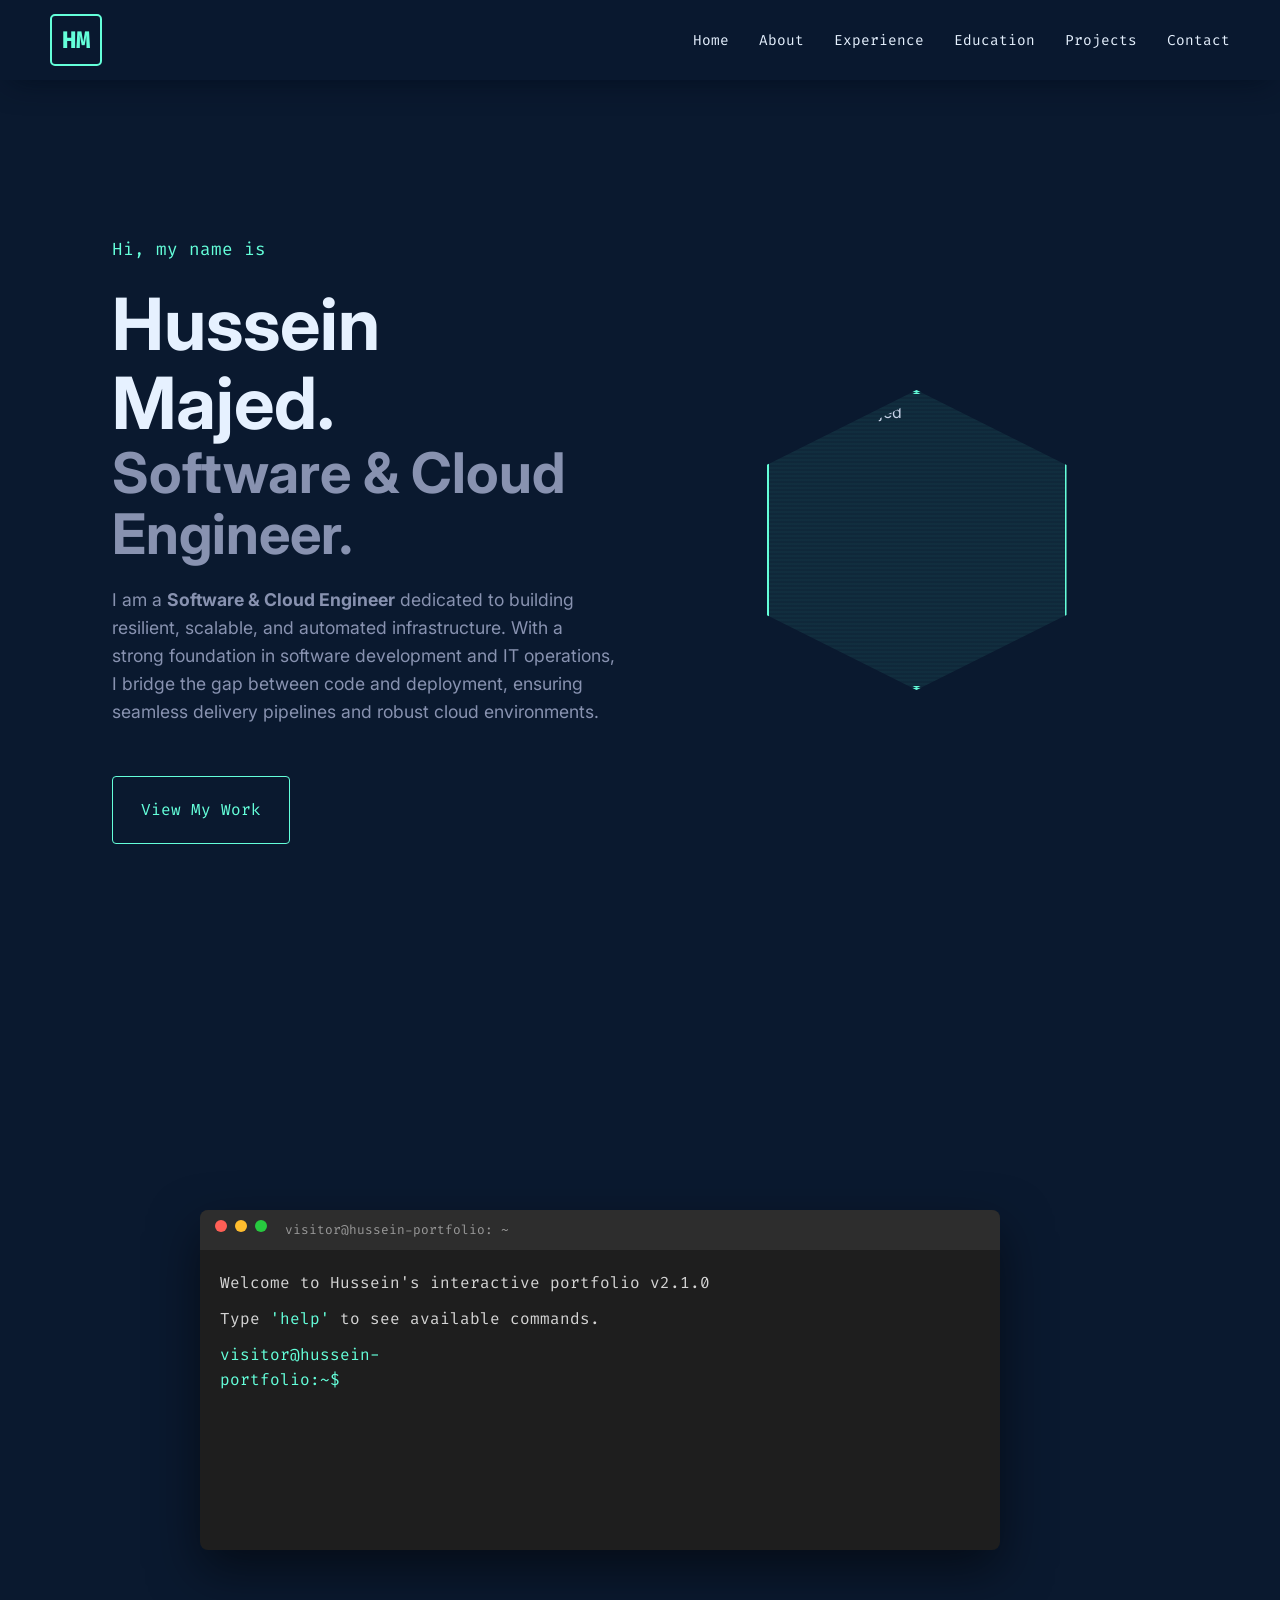
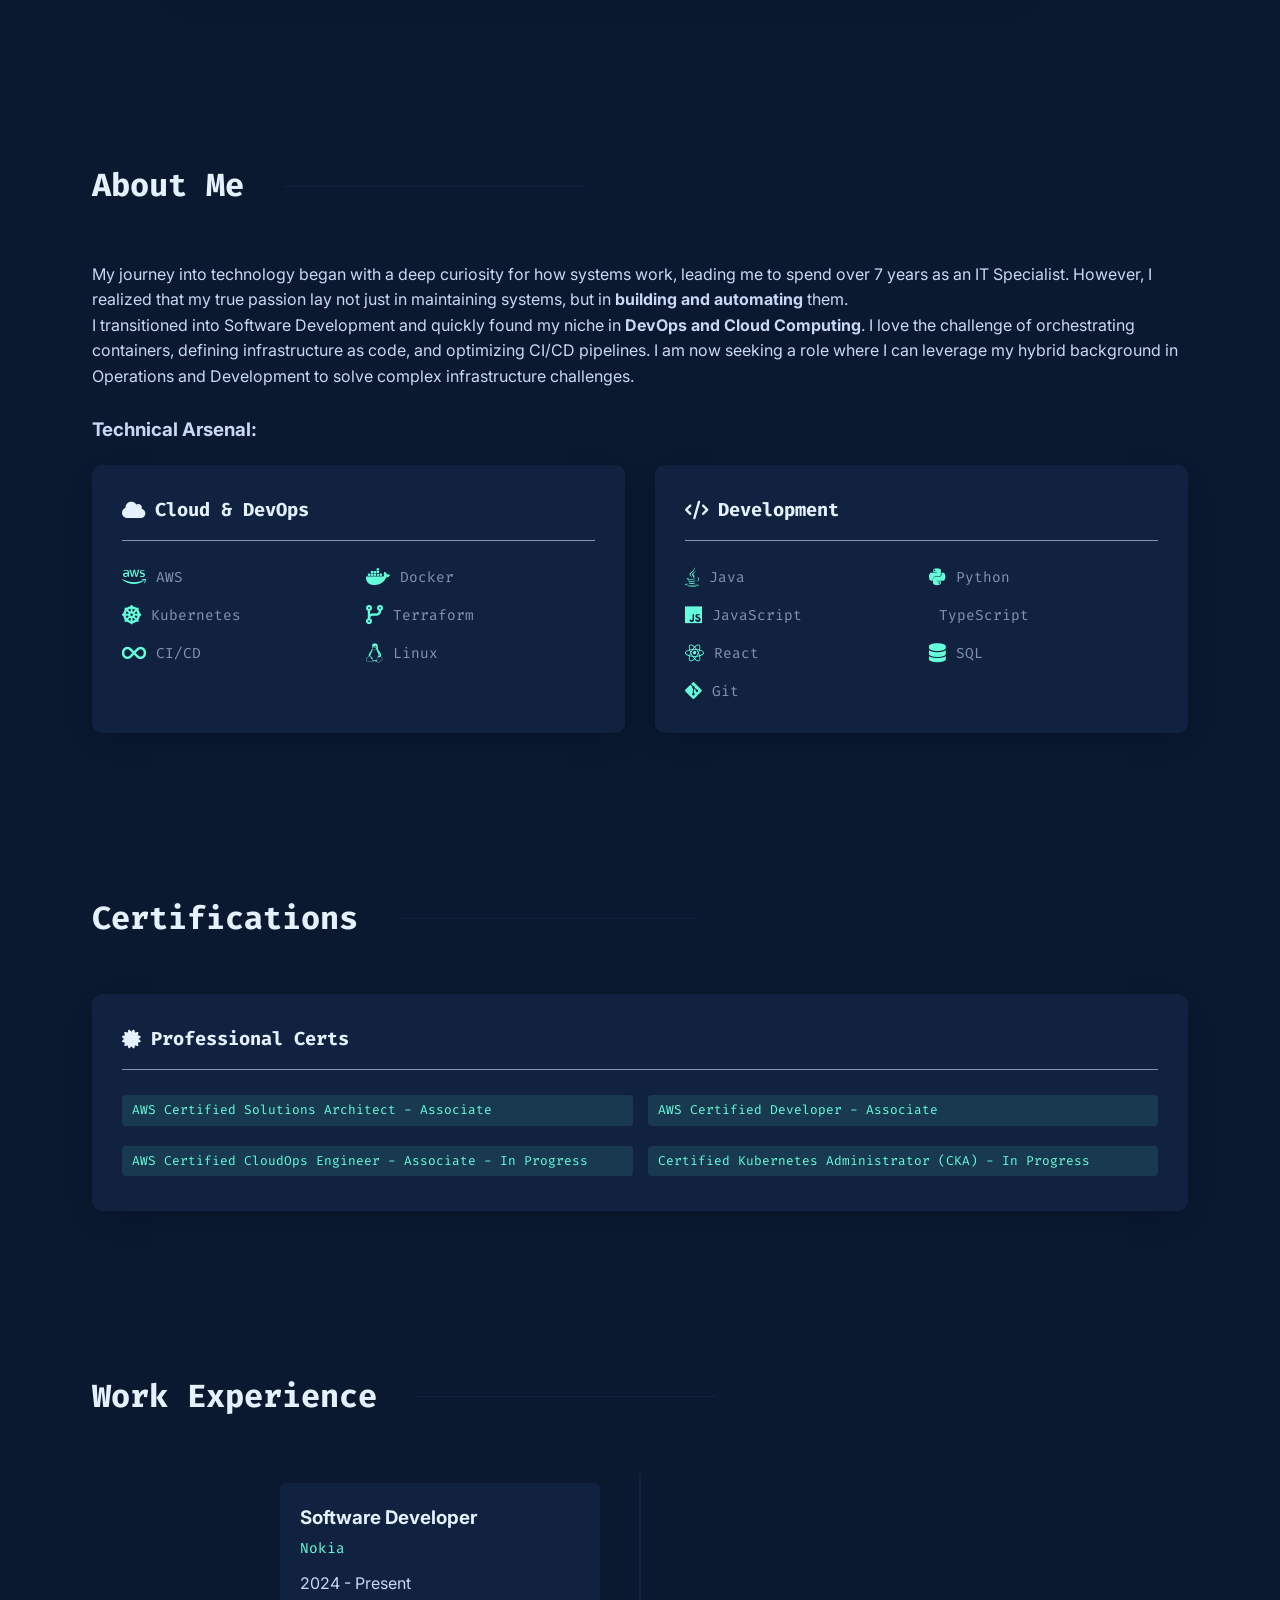
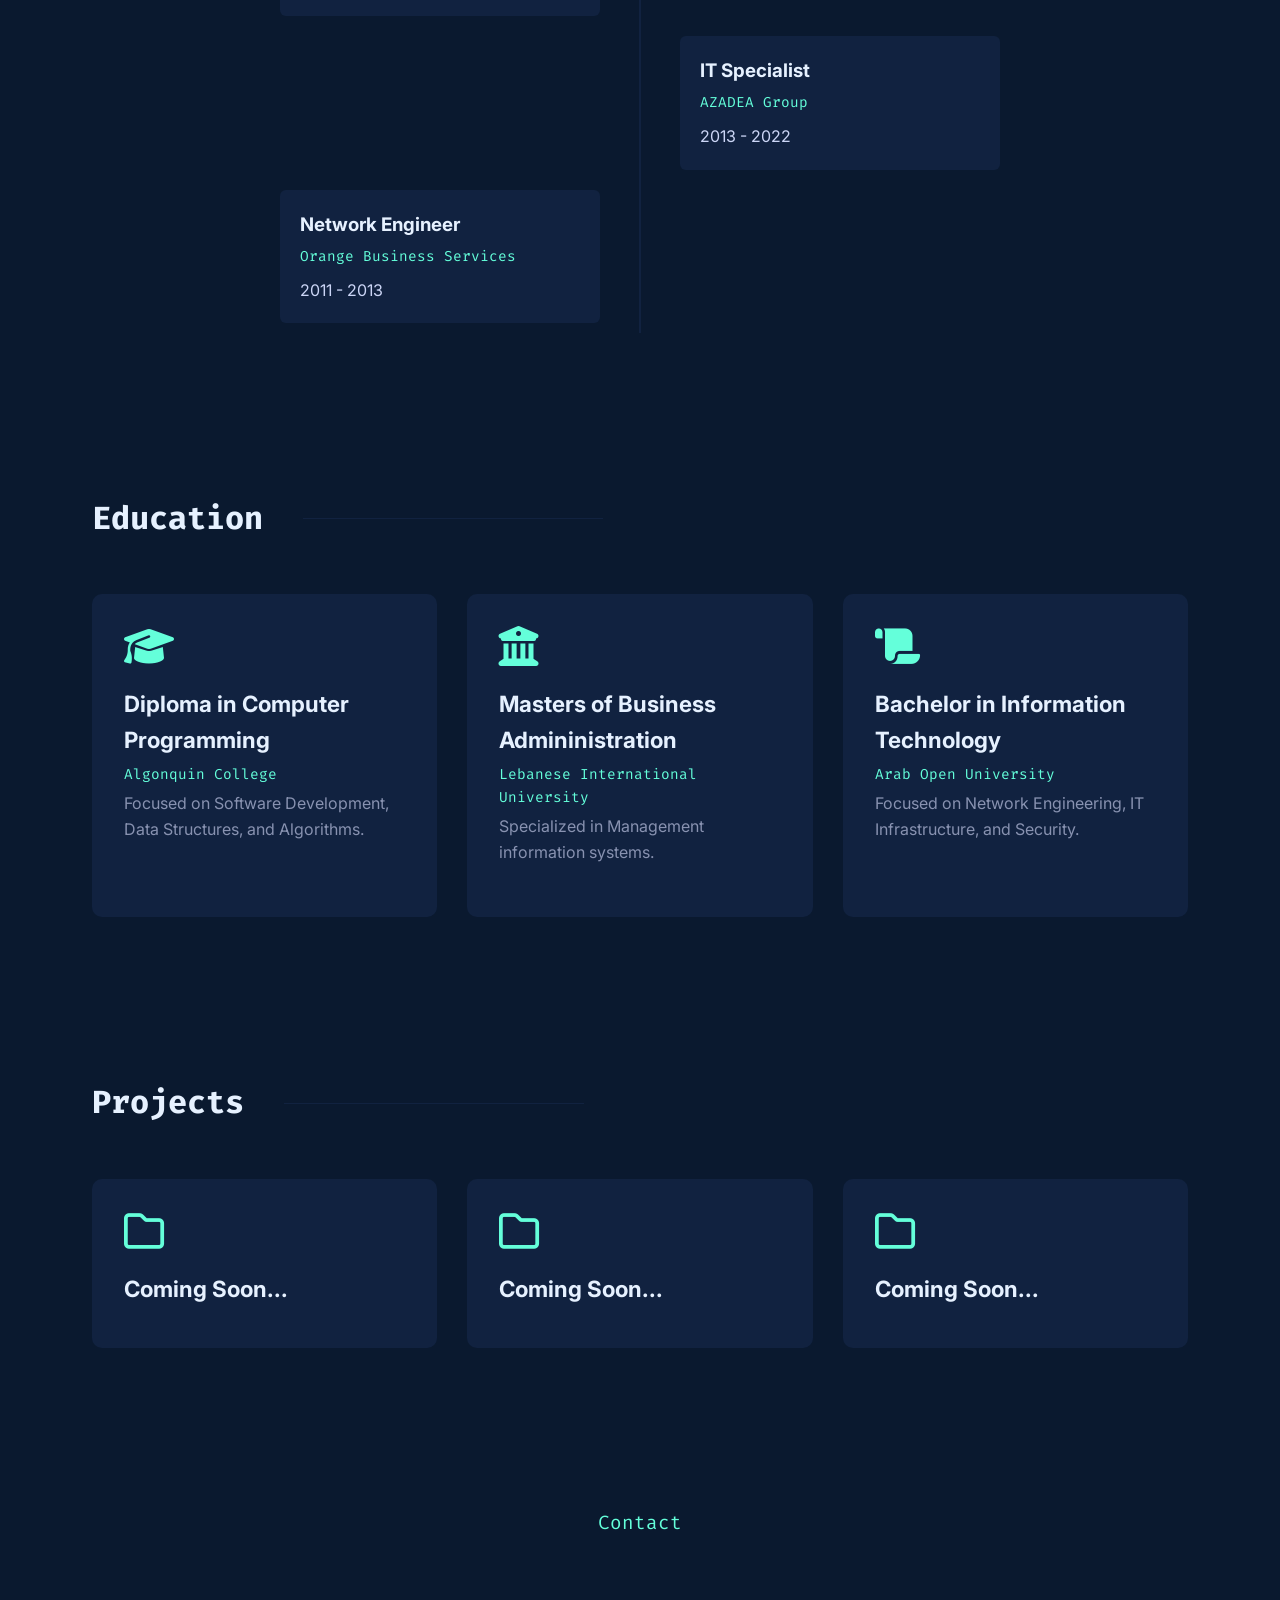
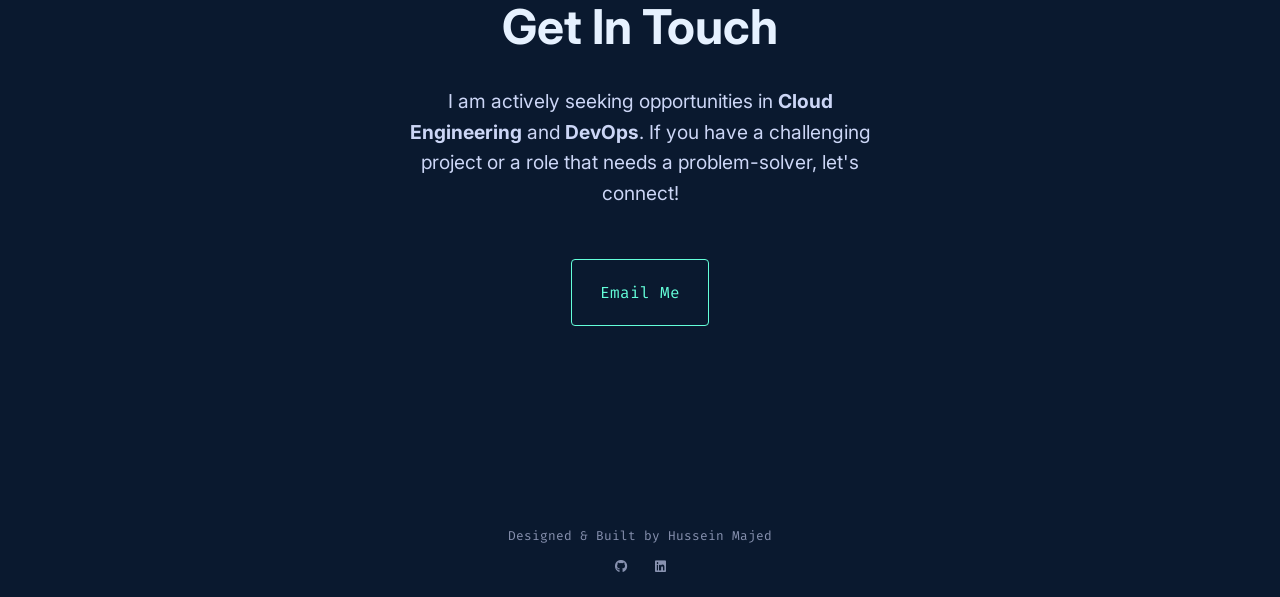
==== commit 2cf3ae85: "updated certificates" ====
--- a/index.html
+++ b/index.html
@@ -124,6 +124,7 @@
               <div class="skill-item"><i class="fab fa-java"></i> <span>Java</span></div>
               <div class="skill-item"><i class="fab fa-python"></i> <span>Python</span></div>
               <div class="skill-item"><i class="fab fa-js"></i> <span>JavaScript</span></div>
+              <div class="skill-item"><i class="fab fa-typescript"></i> <span>TypeScript</span></div>
               <div class="skill-item"><i class="fab fa-react"></i> <span>React</span></div>
               <div class="skill-item"><i class="fas fa-database"></i> <span>SQL</span></div>
               <div class="skill-item"><i class="fab fa-git-alt"></i> <span>Git</span></div>
@@ -144,7 +145,9 @@
           <h3><i class="fas fa-certificate"></i> Professional Certs</h3>
           <div class="skill-list">
             <span class="skill-tag">AWS Certified Solutions Architect - Associate </span>
-            <span class="skill-tag">AWS Certified Developer - Associate (In Progress)</span>
+            <span class="skill-tag">AWS Certified Developer - Associate </span>
+            <span class="skill-tag">AWS Certified CloudOps Engineer - Associate - In Progress</span>
+            <span class="skill-tag">Certified Kubernetes Administrator (CKA) - In Progress</span>
           </div>
         </div>
       </div>
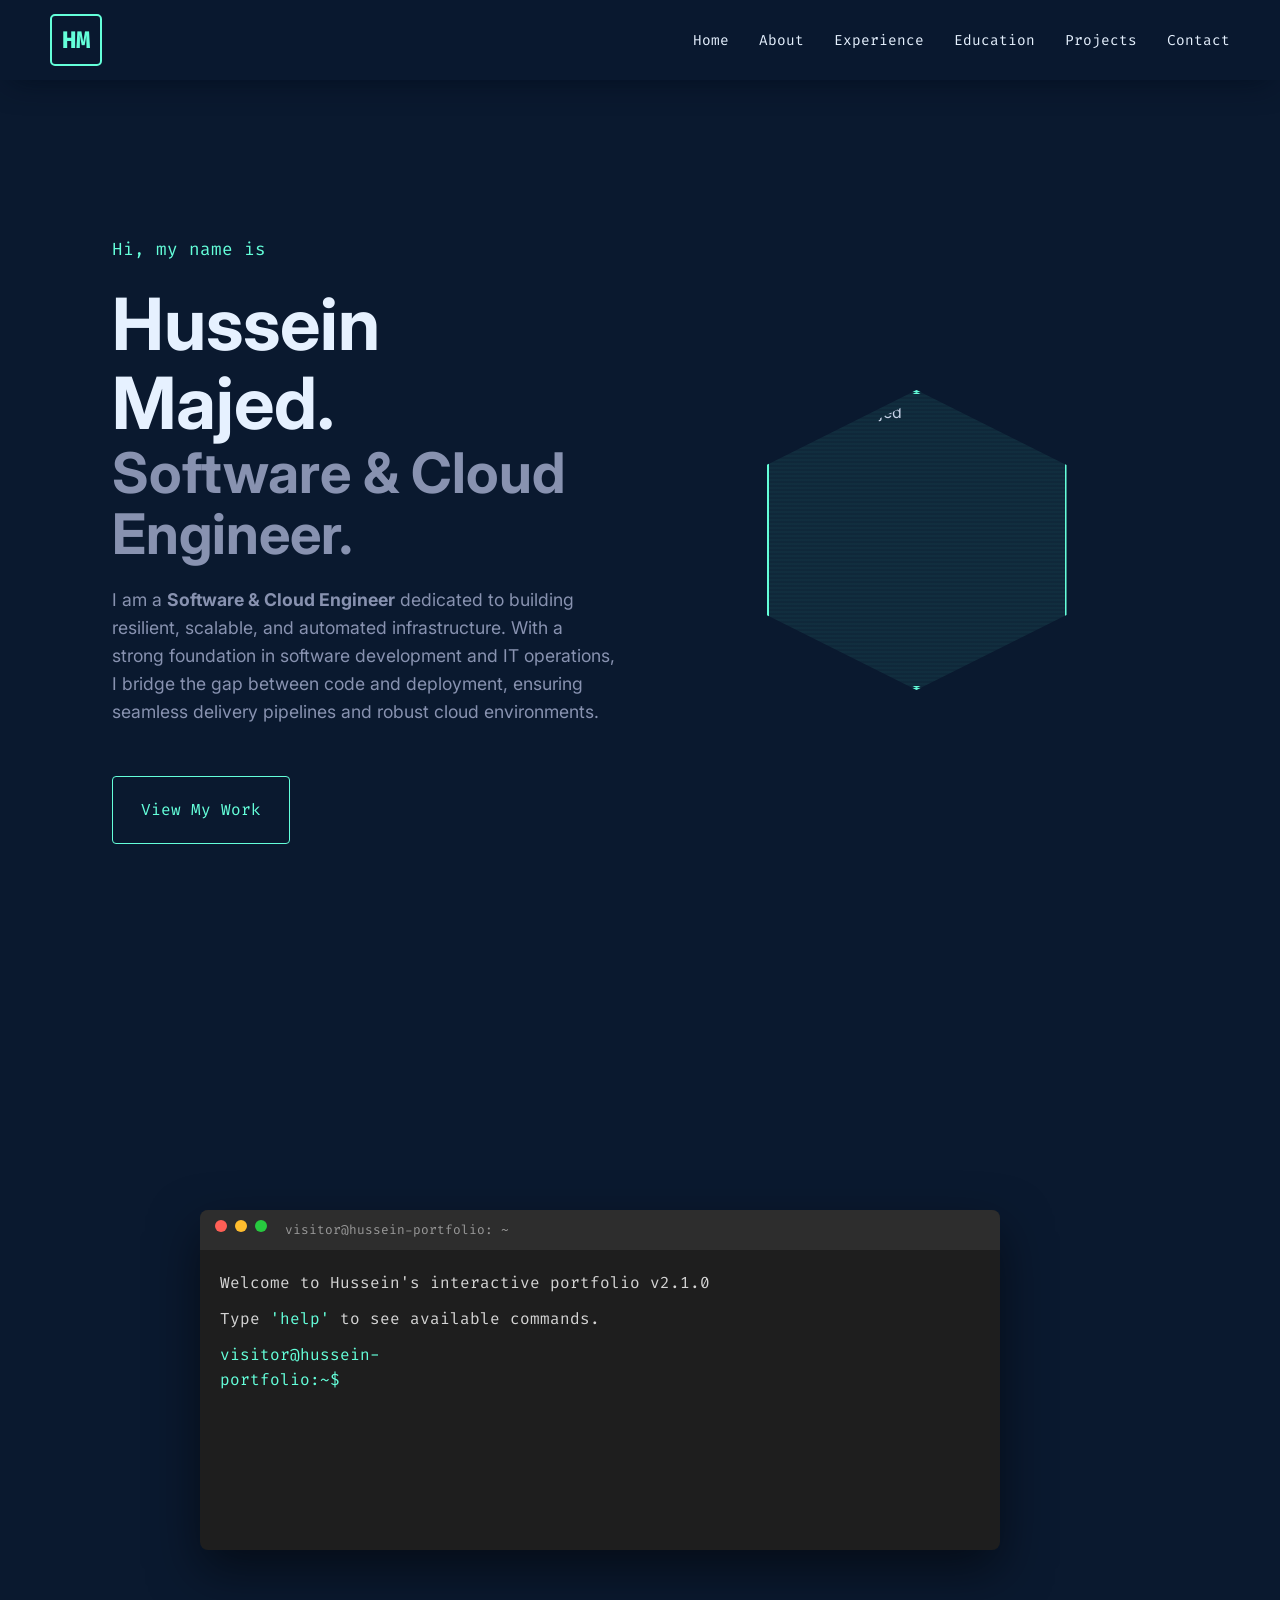
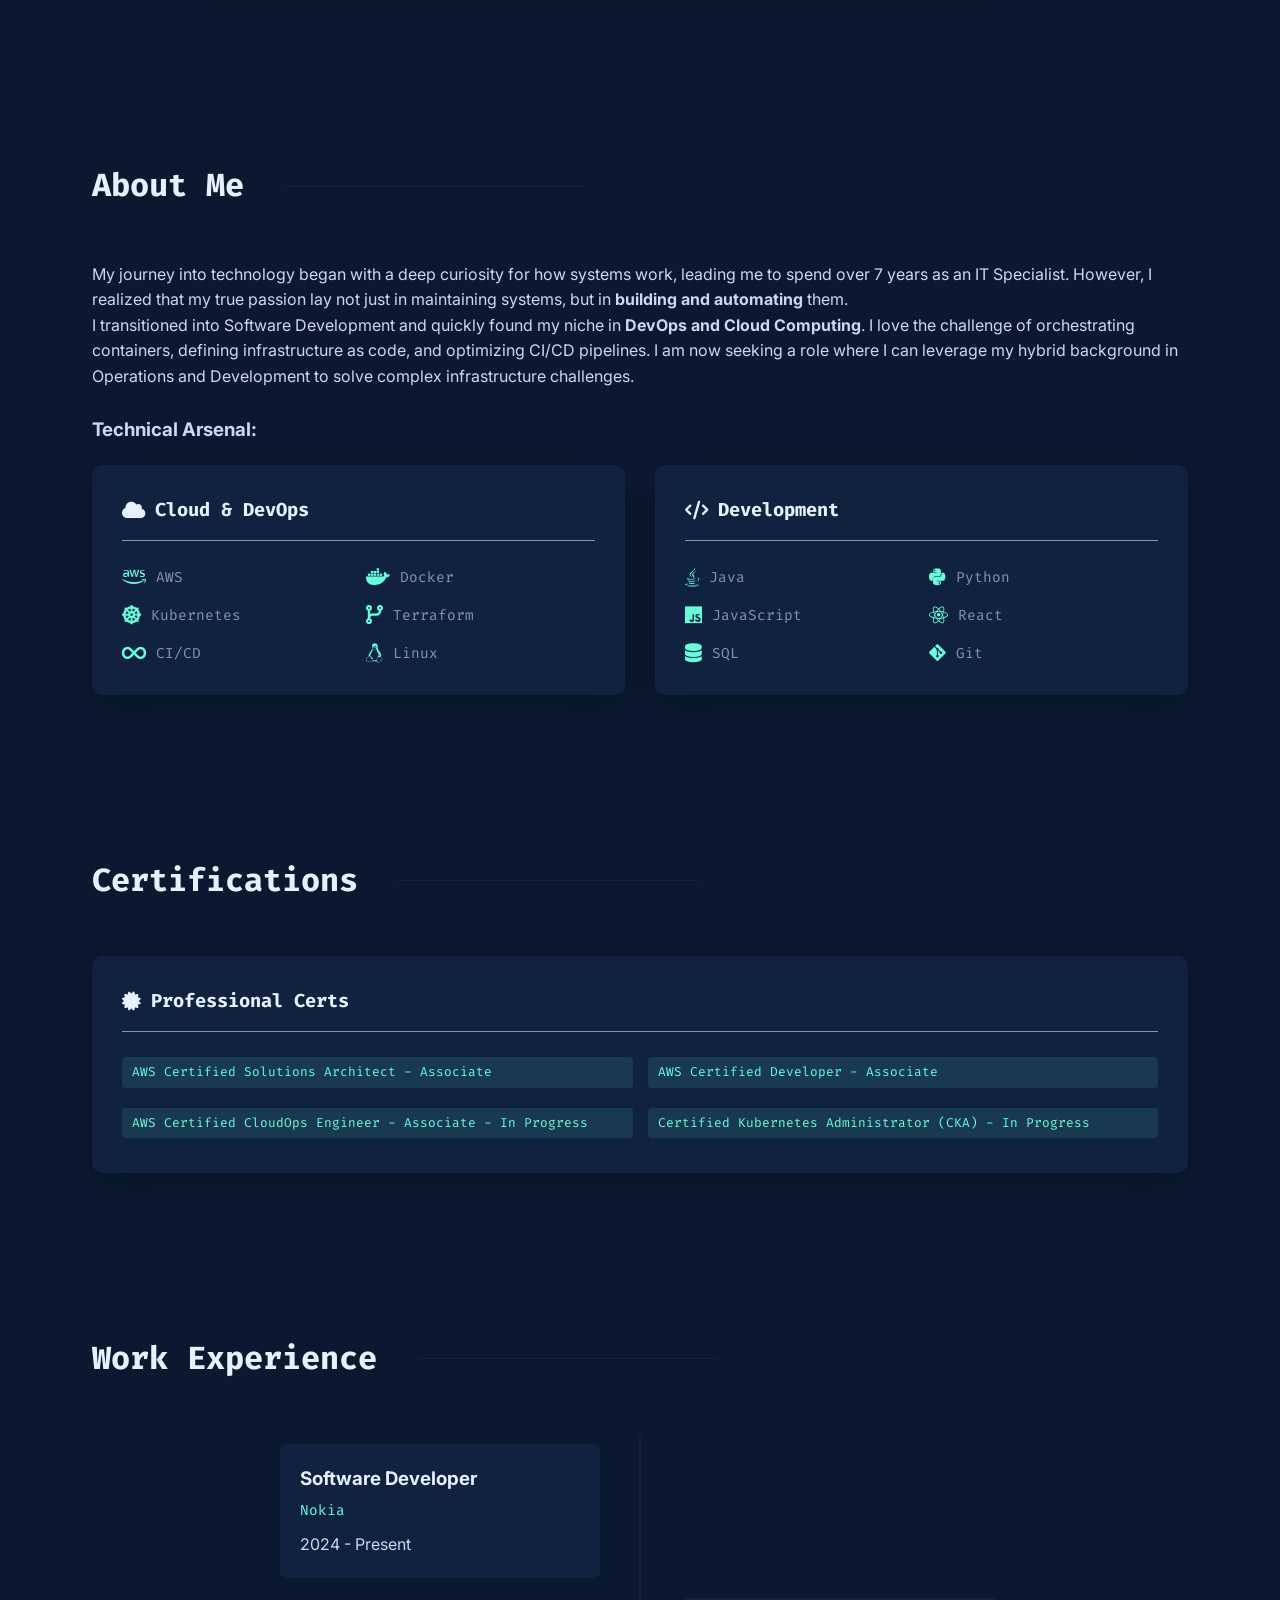
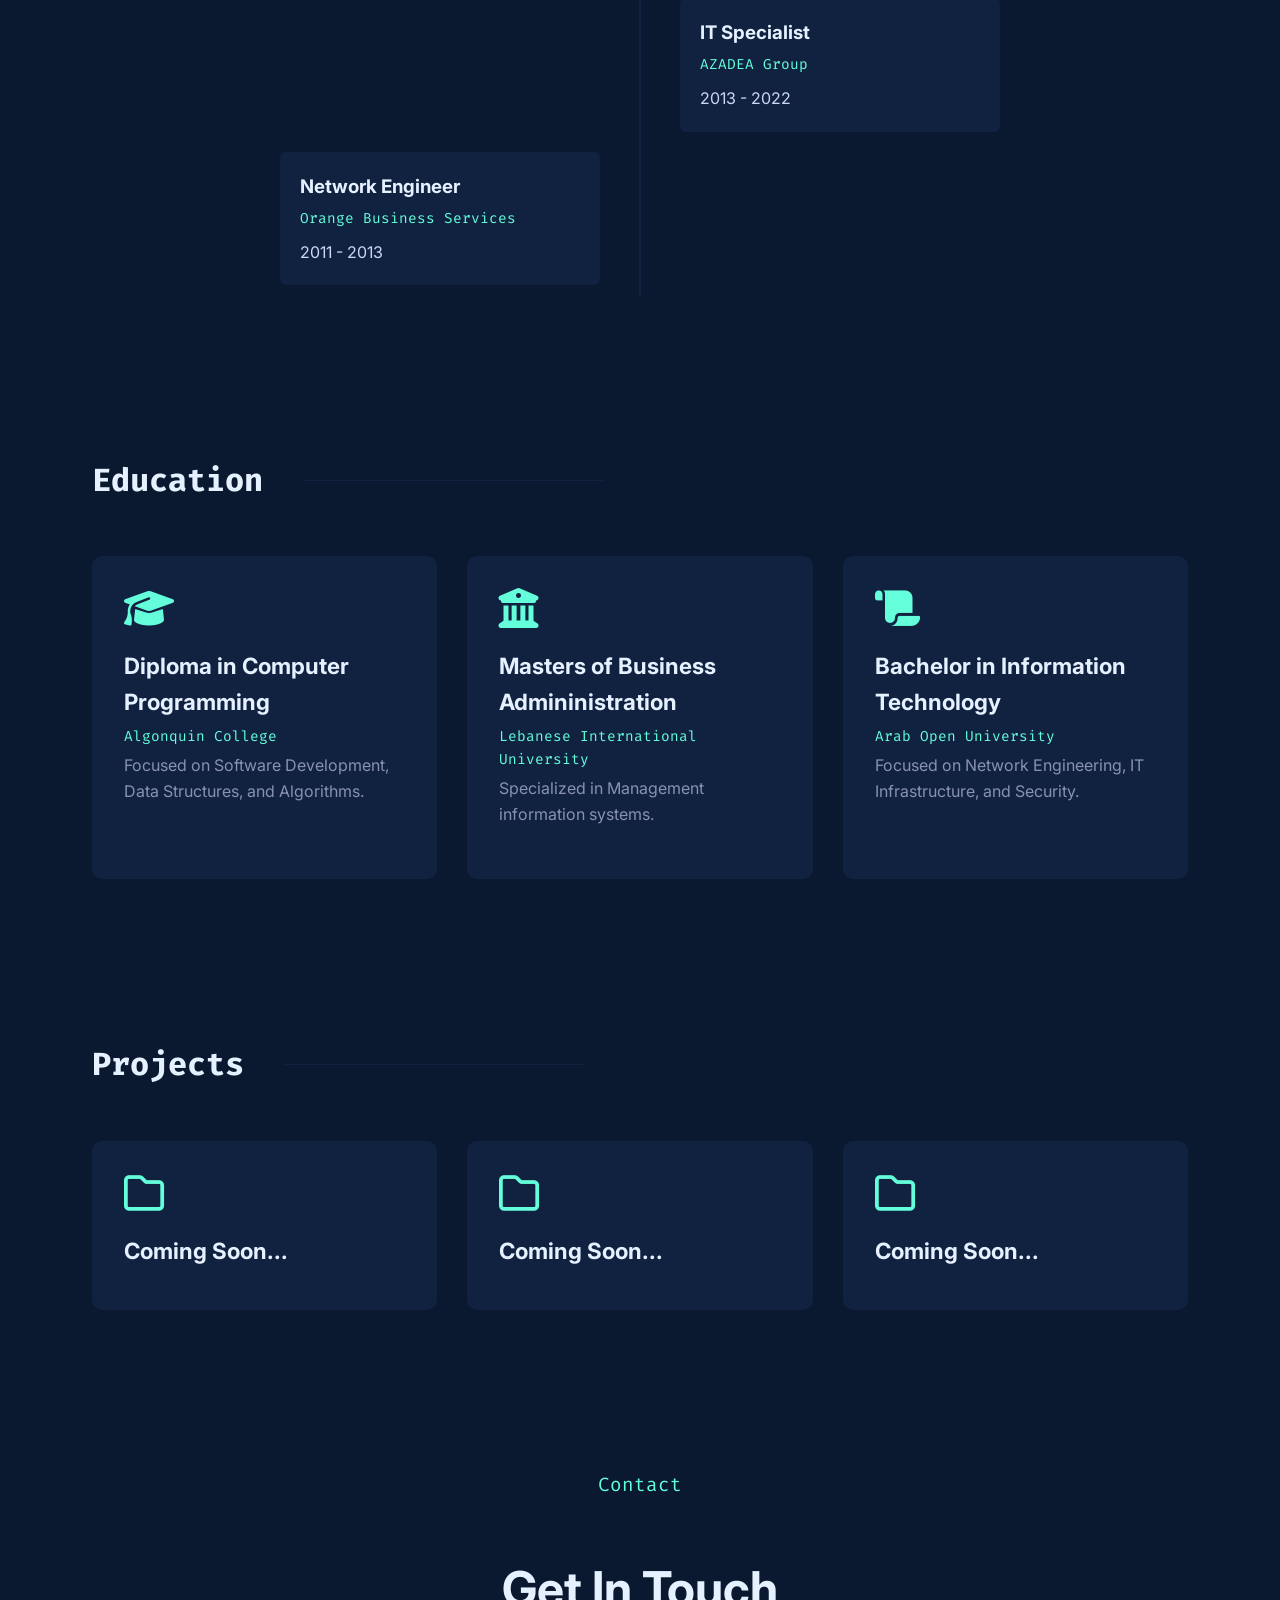
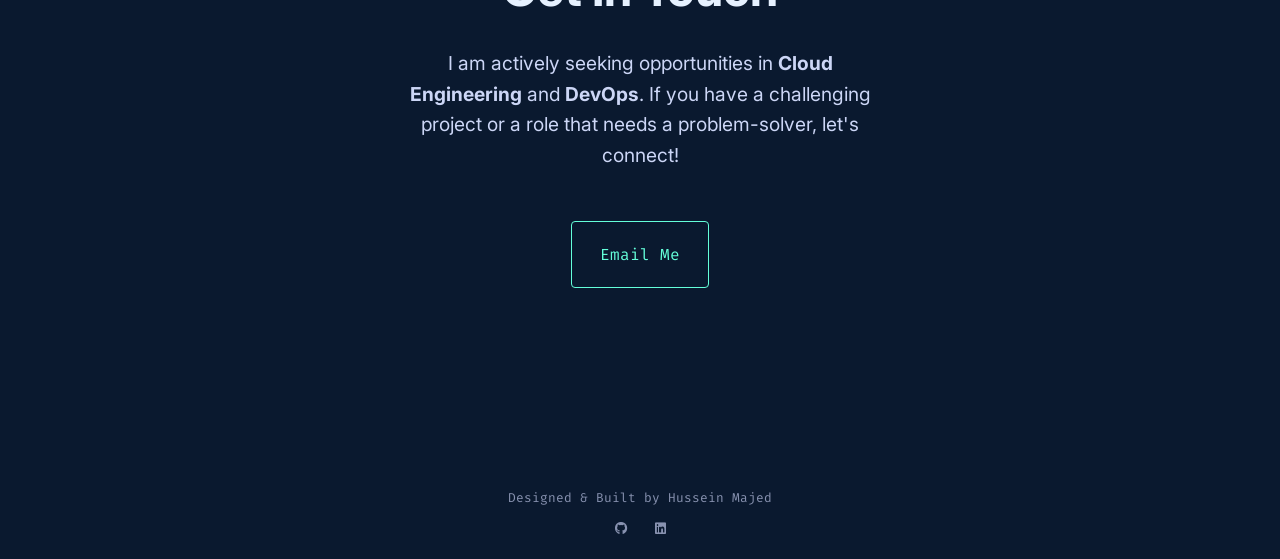
==== commit 65d945ca: "commented out typescript line until finding appropriate logo" ====
--- a/index.html
+++ b/index.html
@@ -124,7 +124,7 @@
               <div class="skill-item"><i class="fab fa-java"></i> <span>Java</span></div>
               <div class="skill-item"><i class="fab fa-python"></i> <span>Python</span></div>
               <div class="skill-item"><i class="fab fa-js"></i> <span>JavaScript</span></div>
-              <div class="skill-item"><i class="fab fa-typescript"></i> <span>TypeScript</span></div>
+              <!-- <div class="skill-item"><i class="fab fa-typescript"></i> <span>TypeScript</span></div> -->
               <div class="skill-item"><i class="fab fa-react"></i> <span>React</span></div>
               <div class="skill-item"><i class="fas fa-database"></i> <span>SQL</span></div>
               <div class="skill-item"><i class="fab fa-git-alt"></i> <span>Git</span></div>
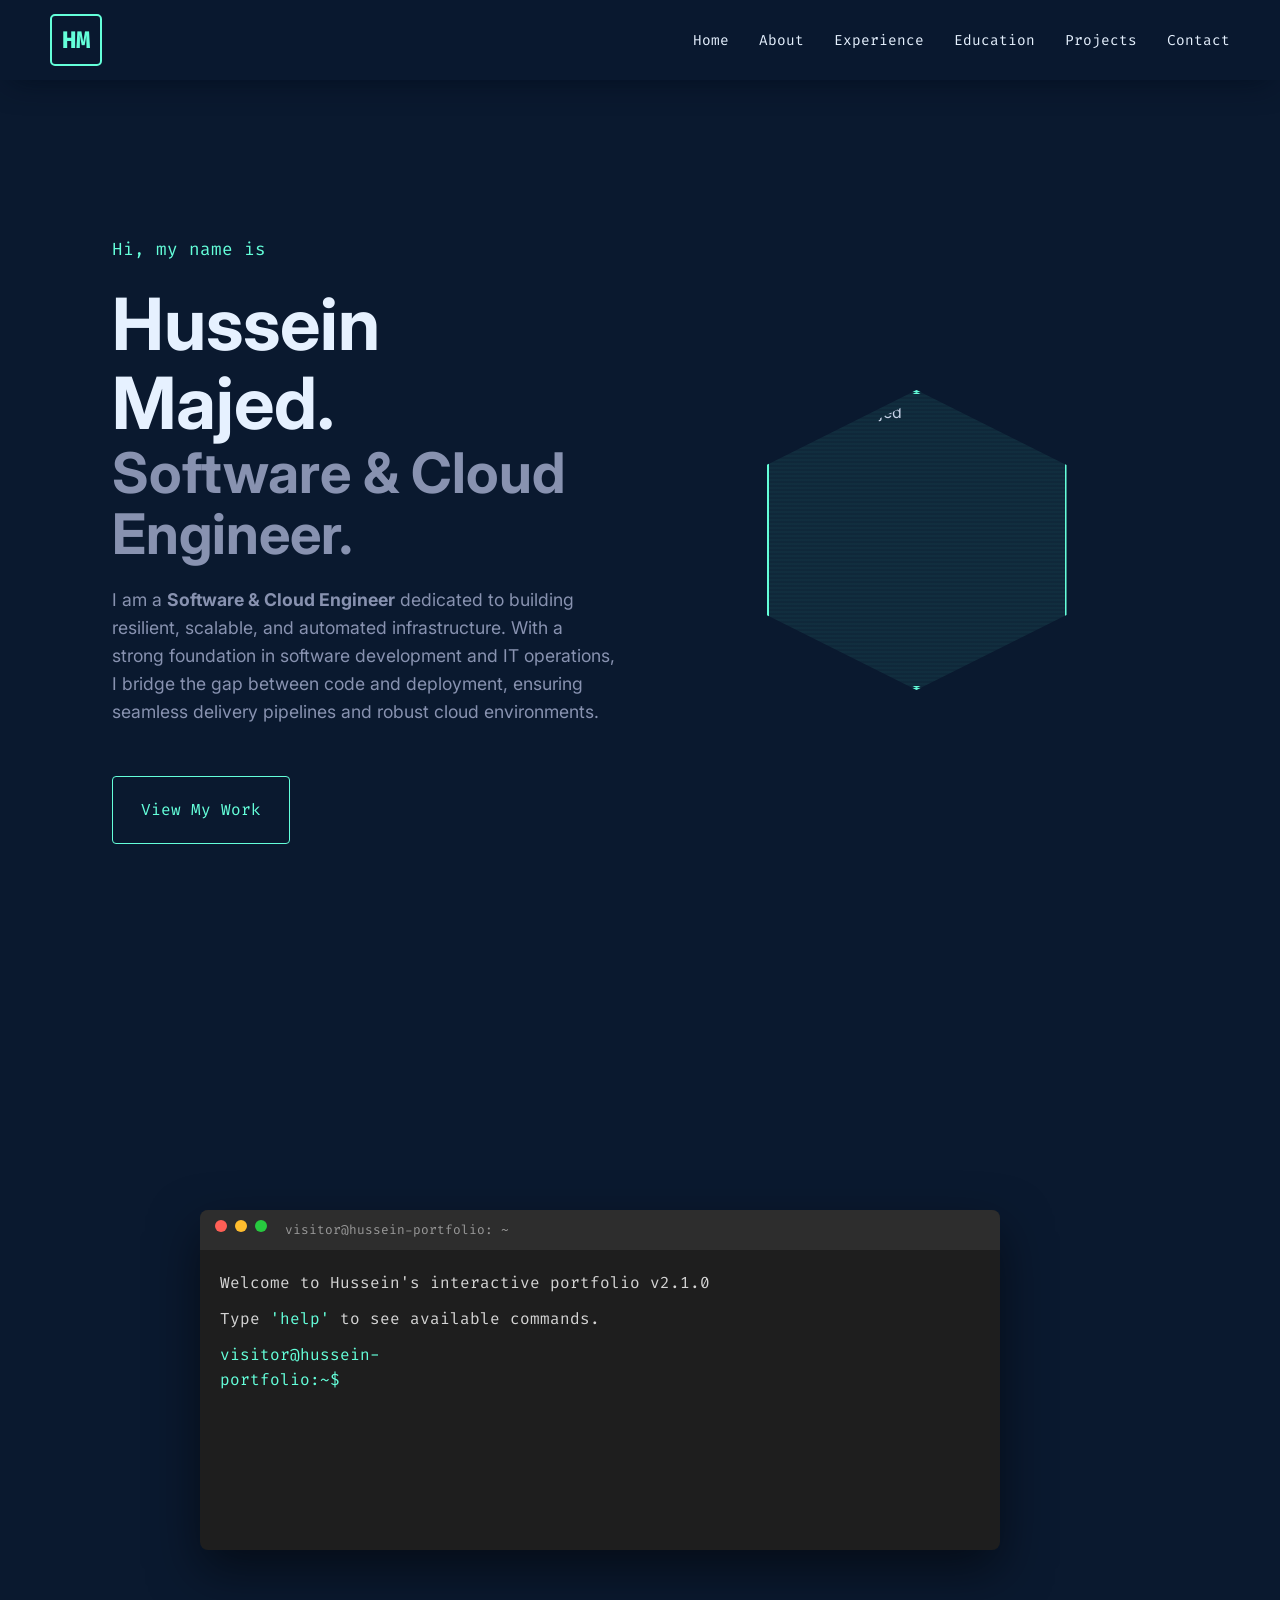
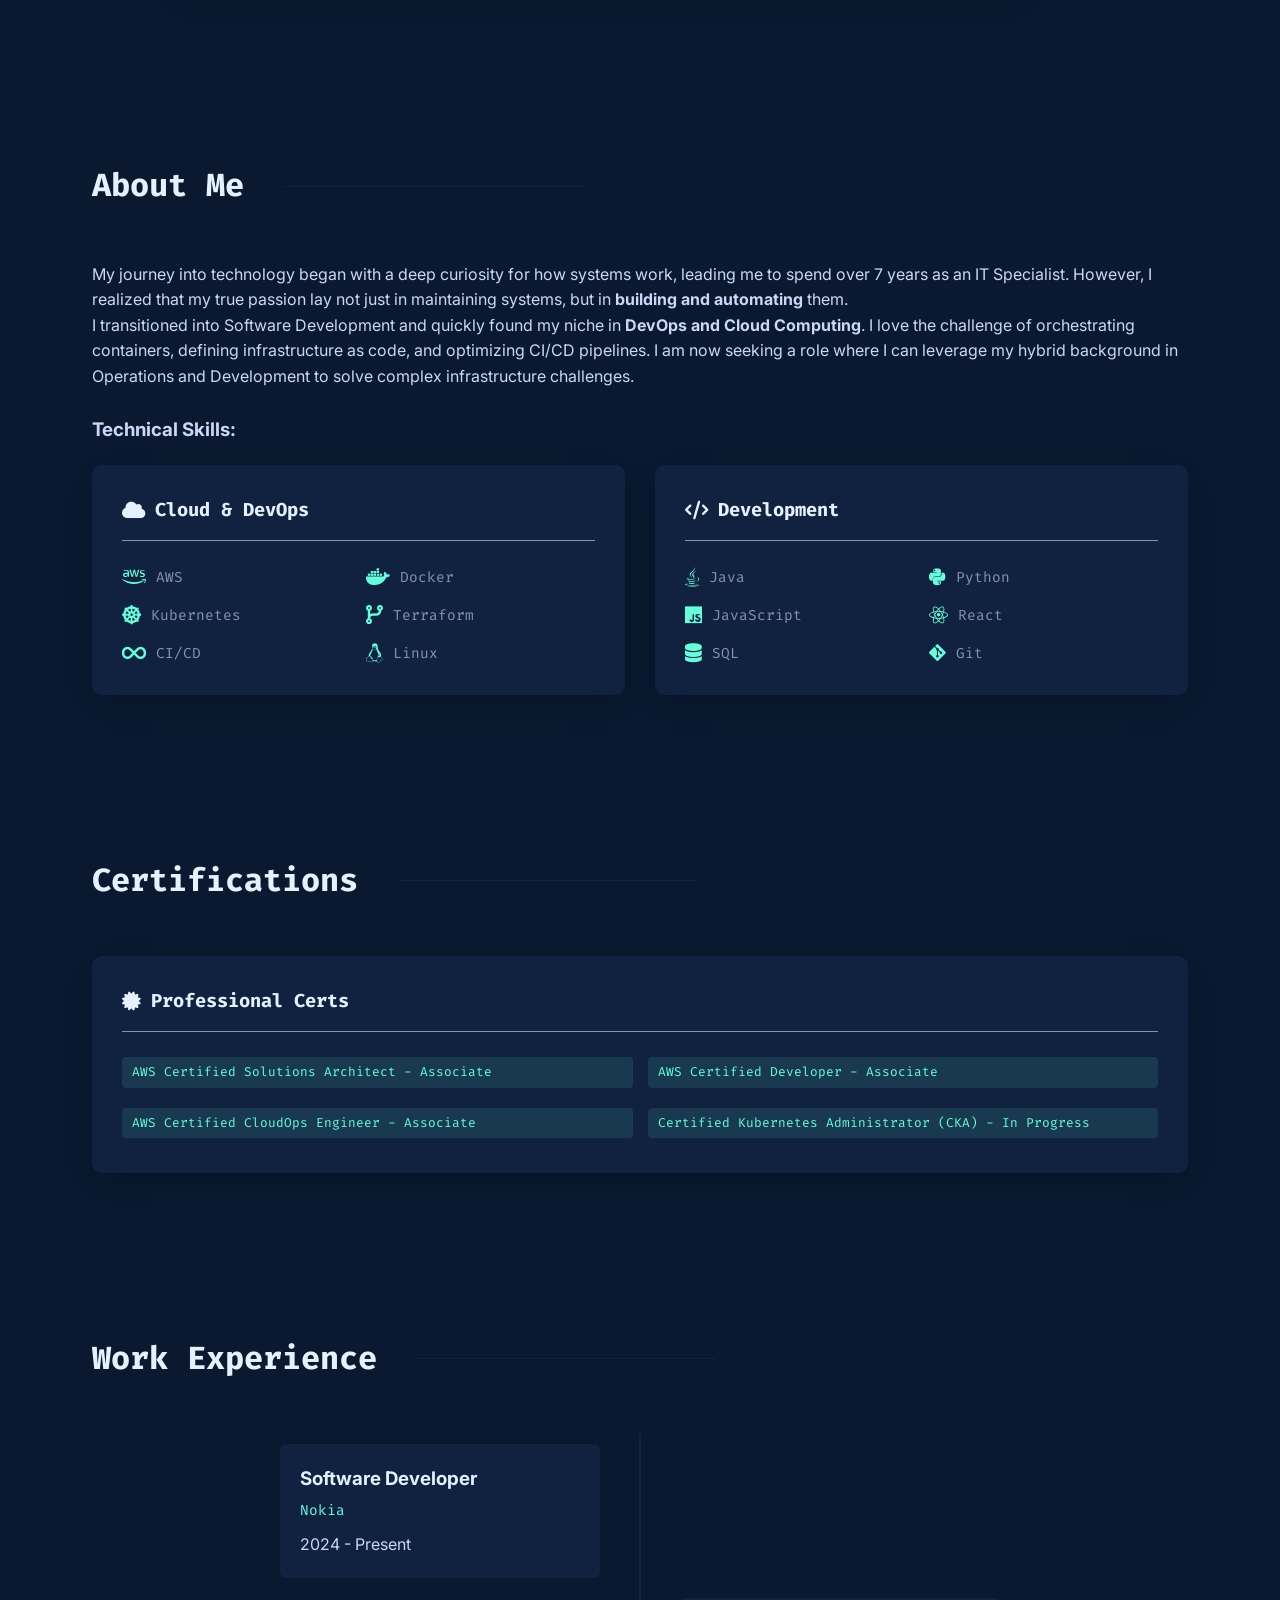
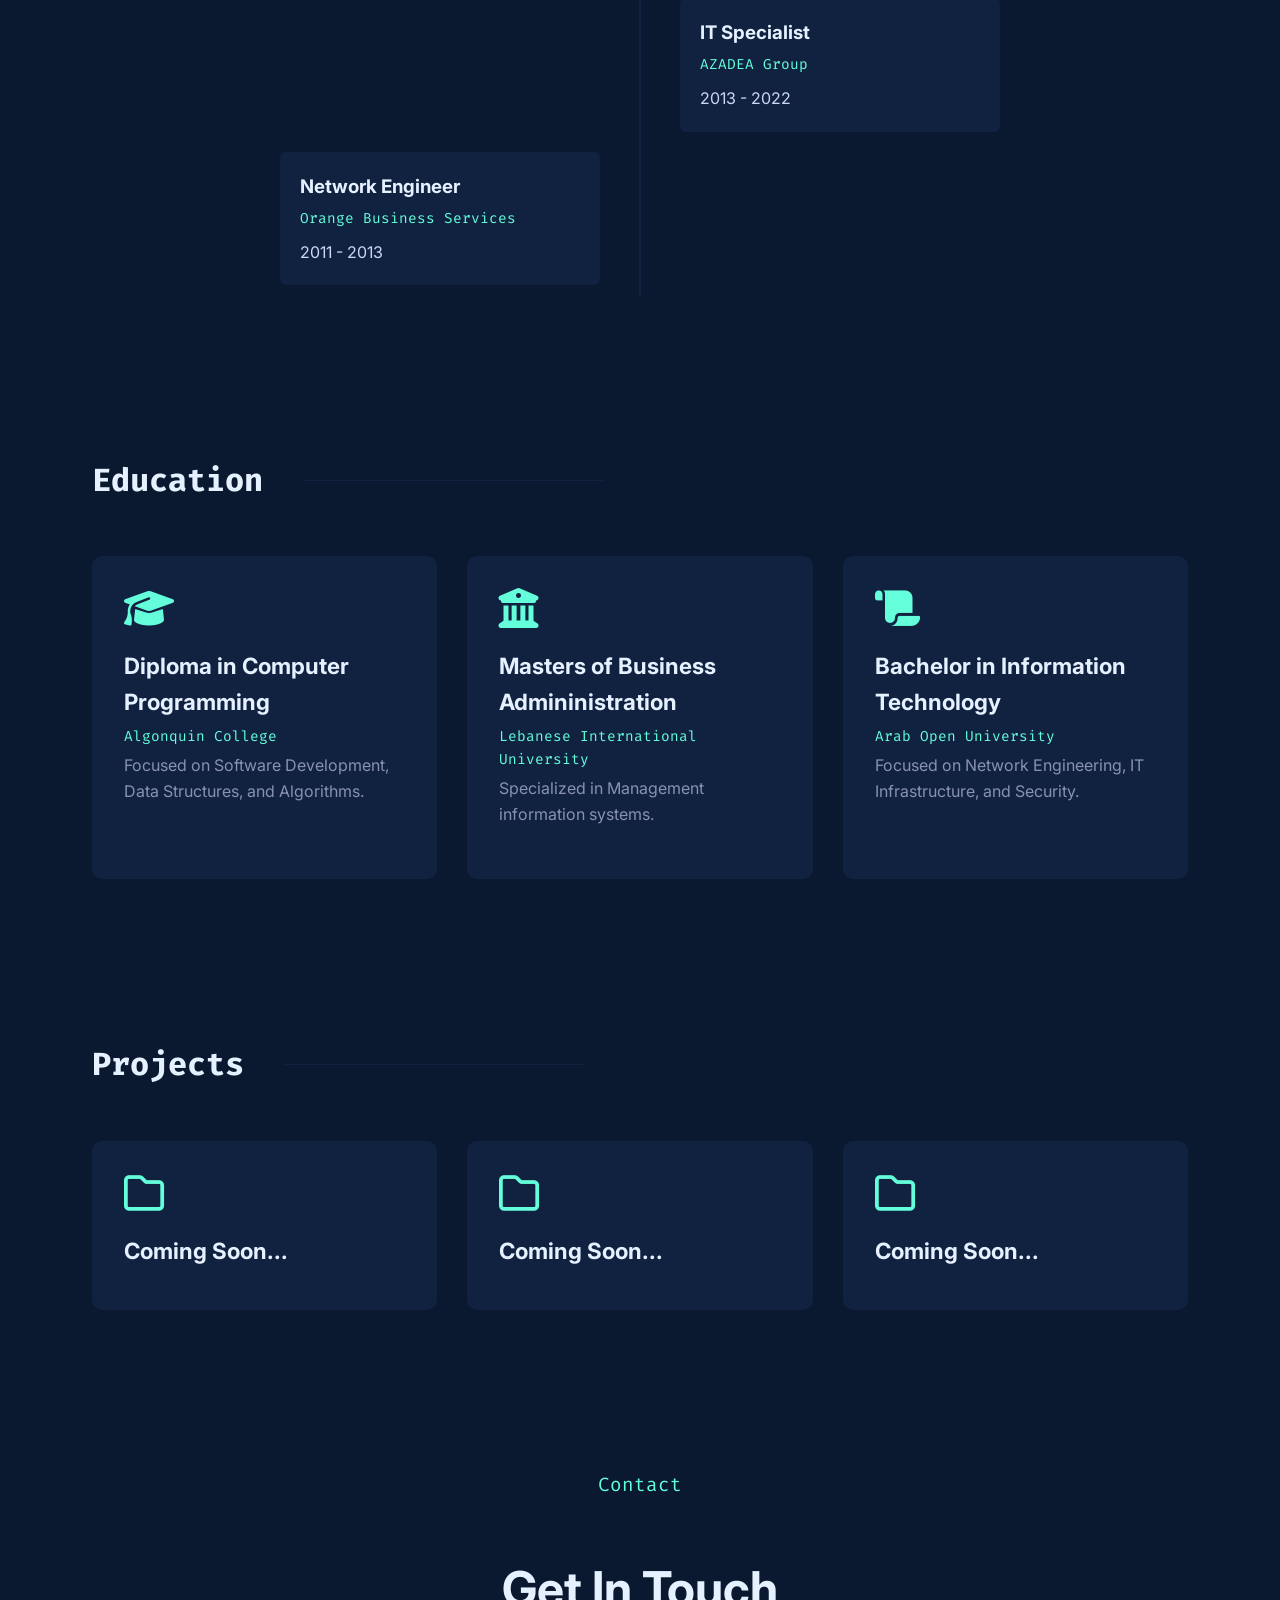
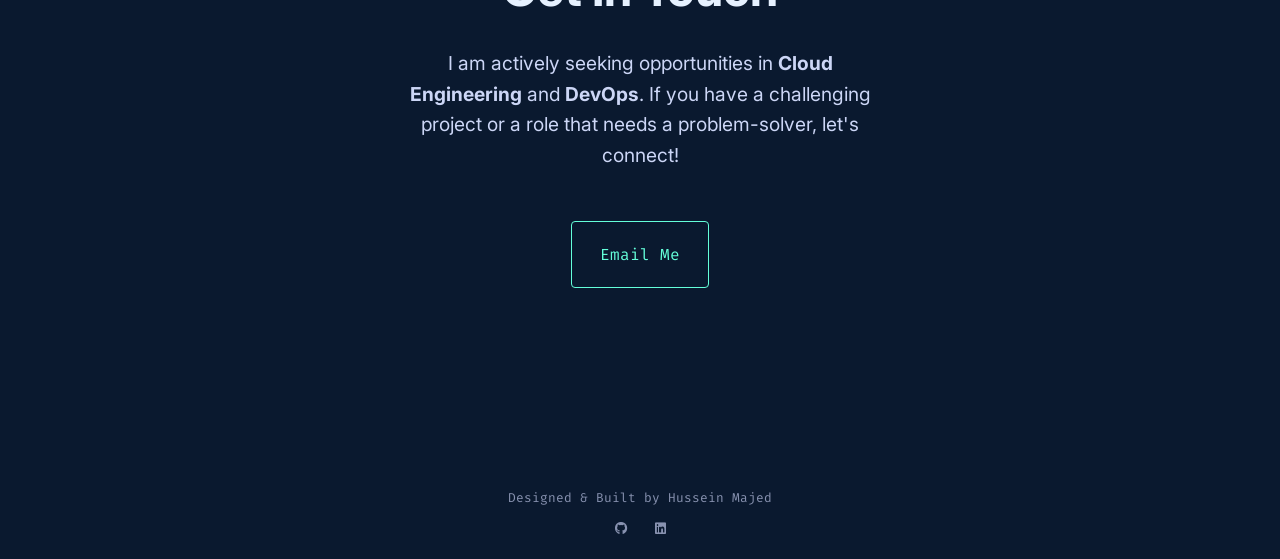
==== commit 95016a6f: "added Aws CloudOps Certificate" ====
--- a/index.html
+++ b/index.html
@@ -103,7 +103,7 @@
           complex infrastructure challenges.
         </p>
         <br>
-        <h3>Technical Arsenal:</h3>
+        <h3>Technical Skills:</h3>
 
         <div class="skills-grid" style="margin-top: 20px;">
           <div class="skill-category">
@@ -146,7 +146,7 @@
           <div class="skill-list">
             <span class="skill-tag">AWS Certified Solutions Architect - Associate </span>
             <span class="skill-tag">AWS Certified Developer - Associate </span>
-            <span class="skill-tag">AWS Certified CloudOps Engineer - Associate - In Progress</span>
+            <span class="skill-tag">AWS Certified CloudOps Engineer - Associate </span>
             <span class="skill-tag">Certified Kubernetes Administrator (CKA) - In Progress</span>
           </div>
         </div>
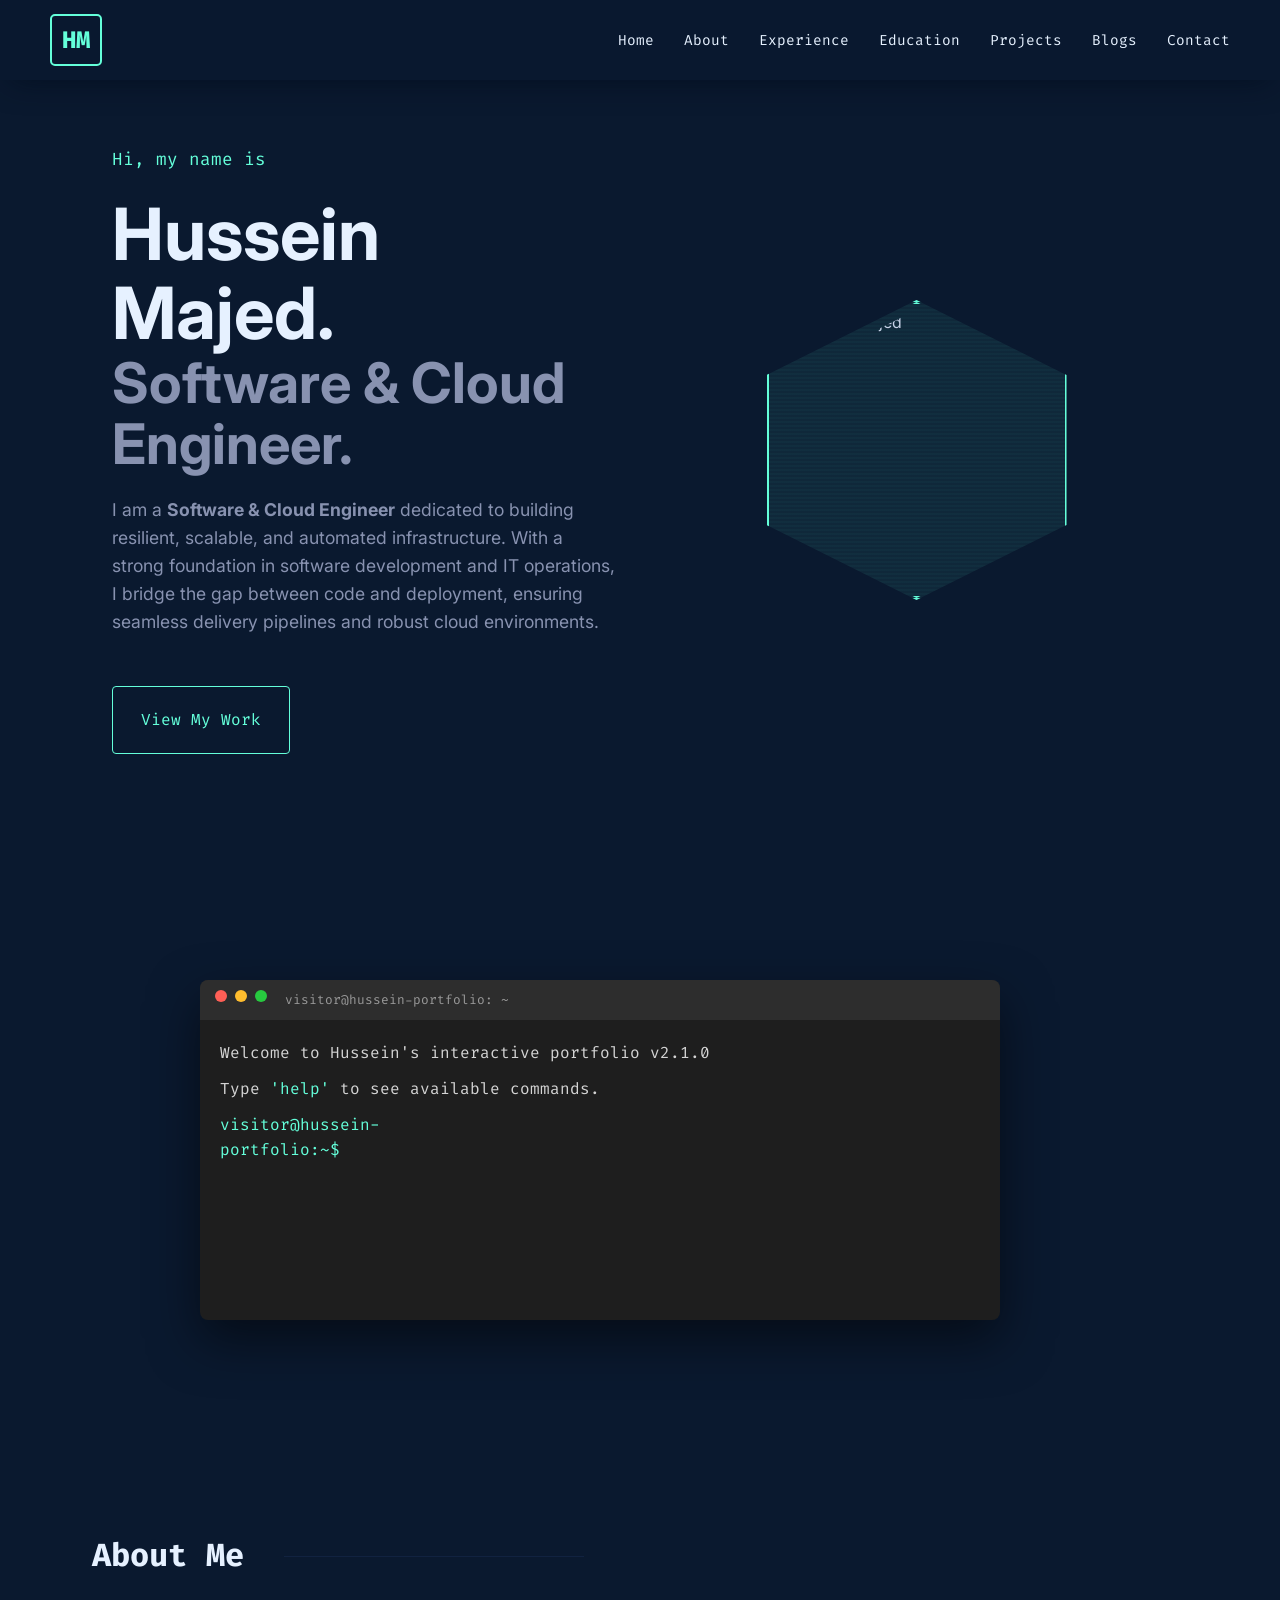
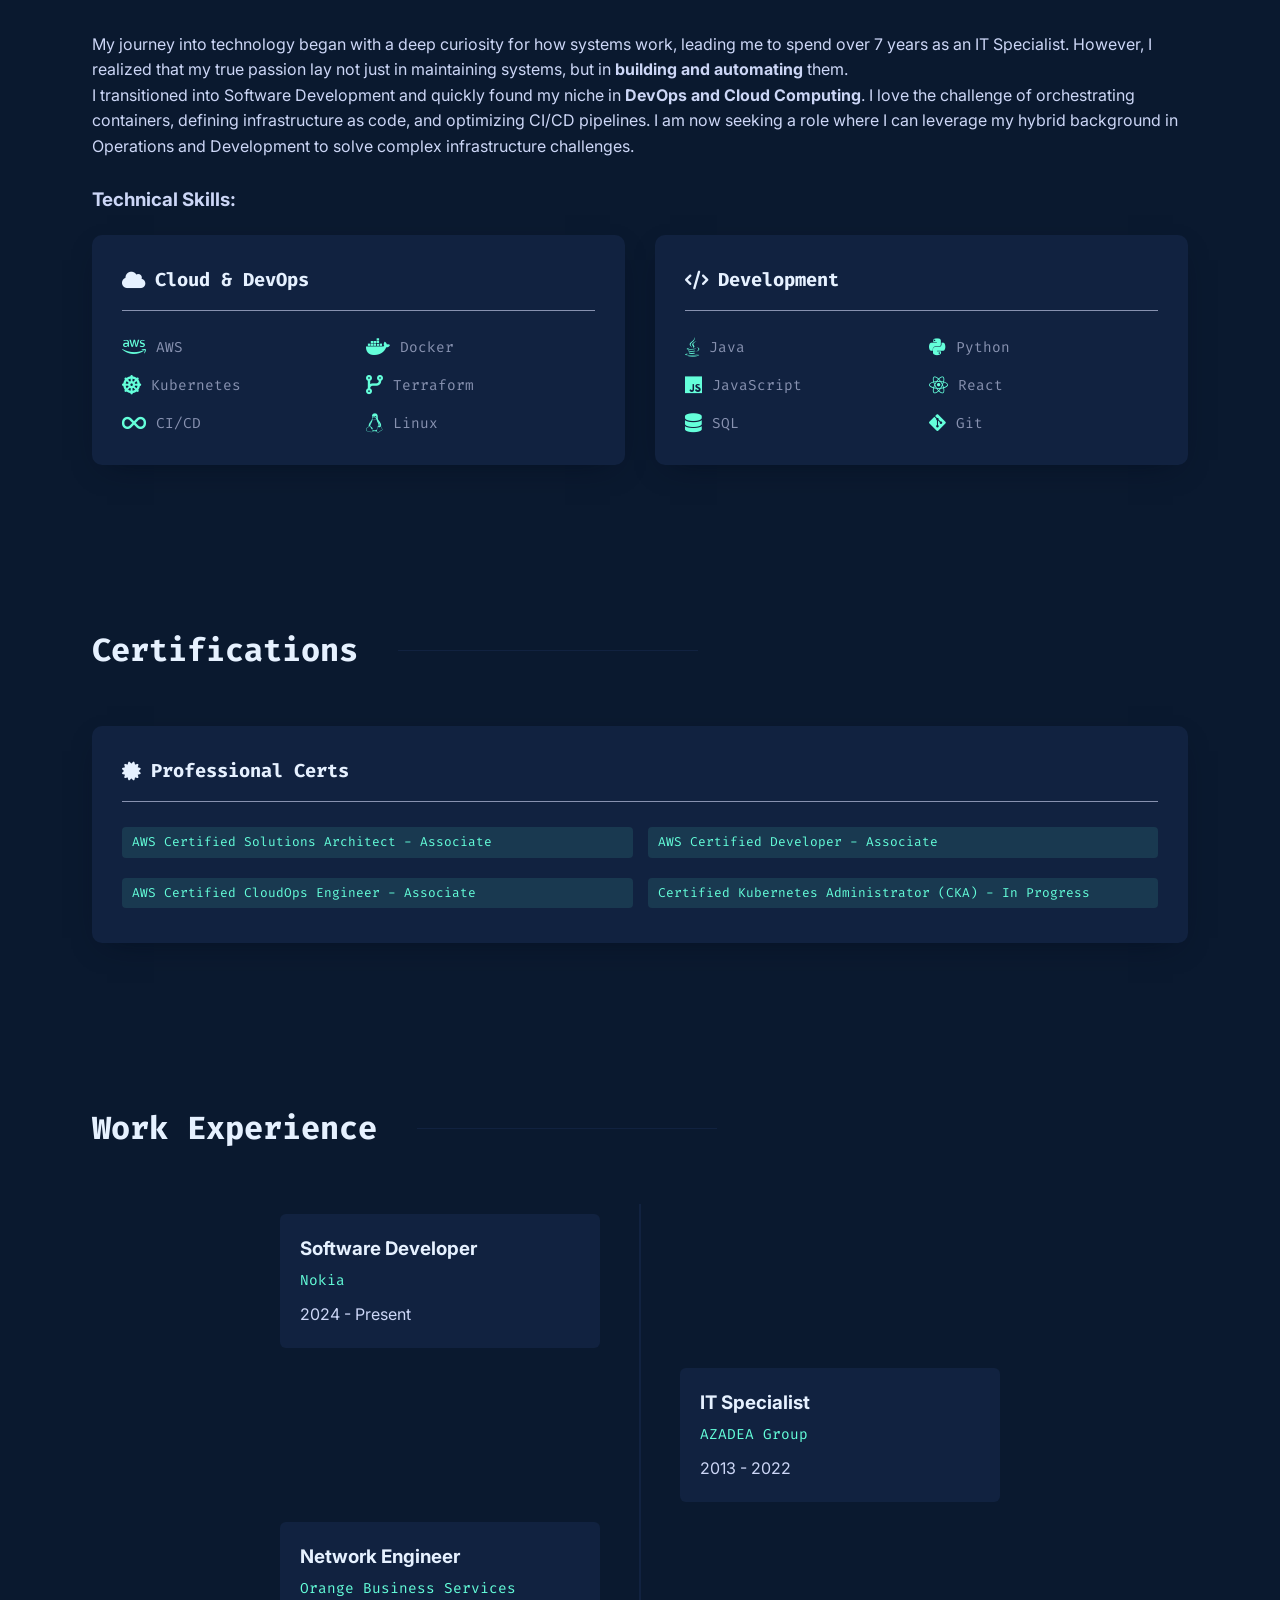
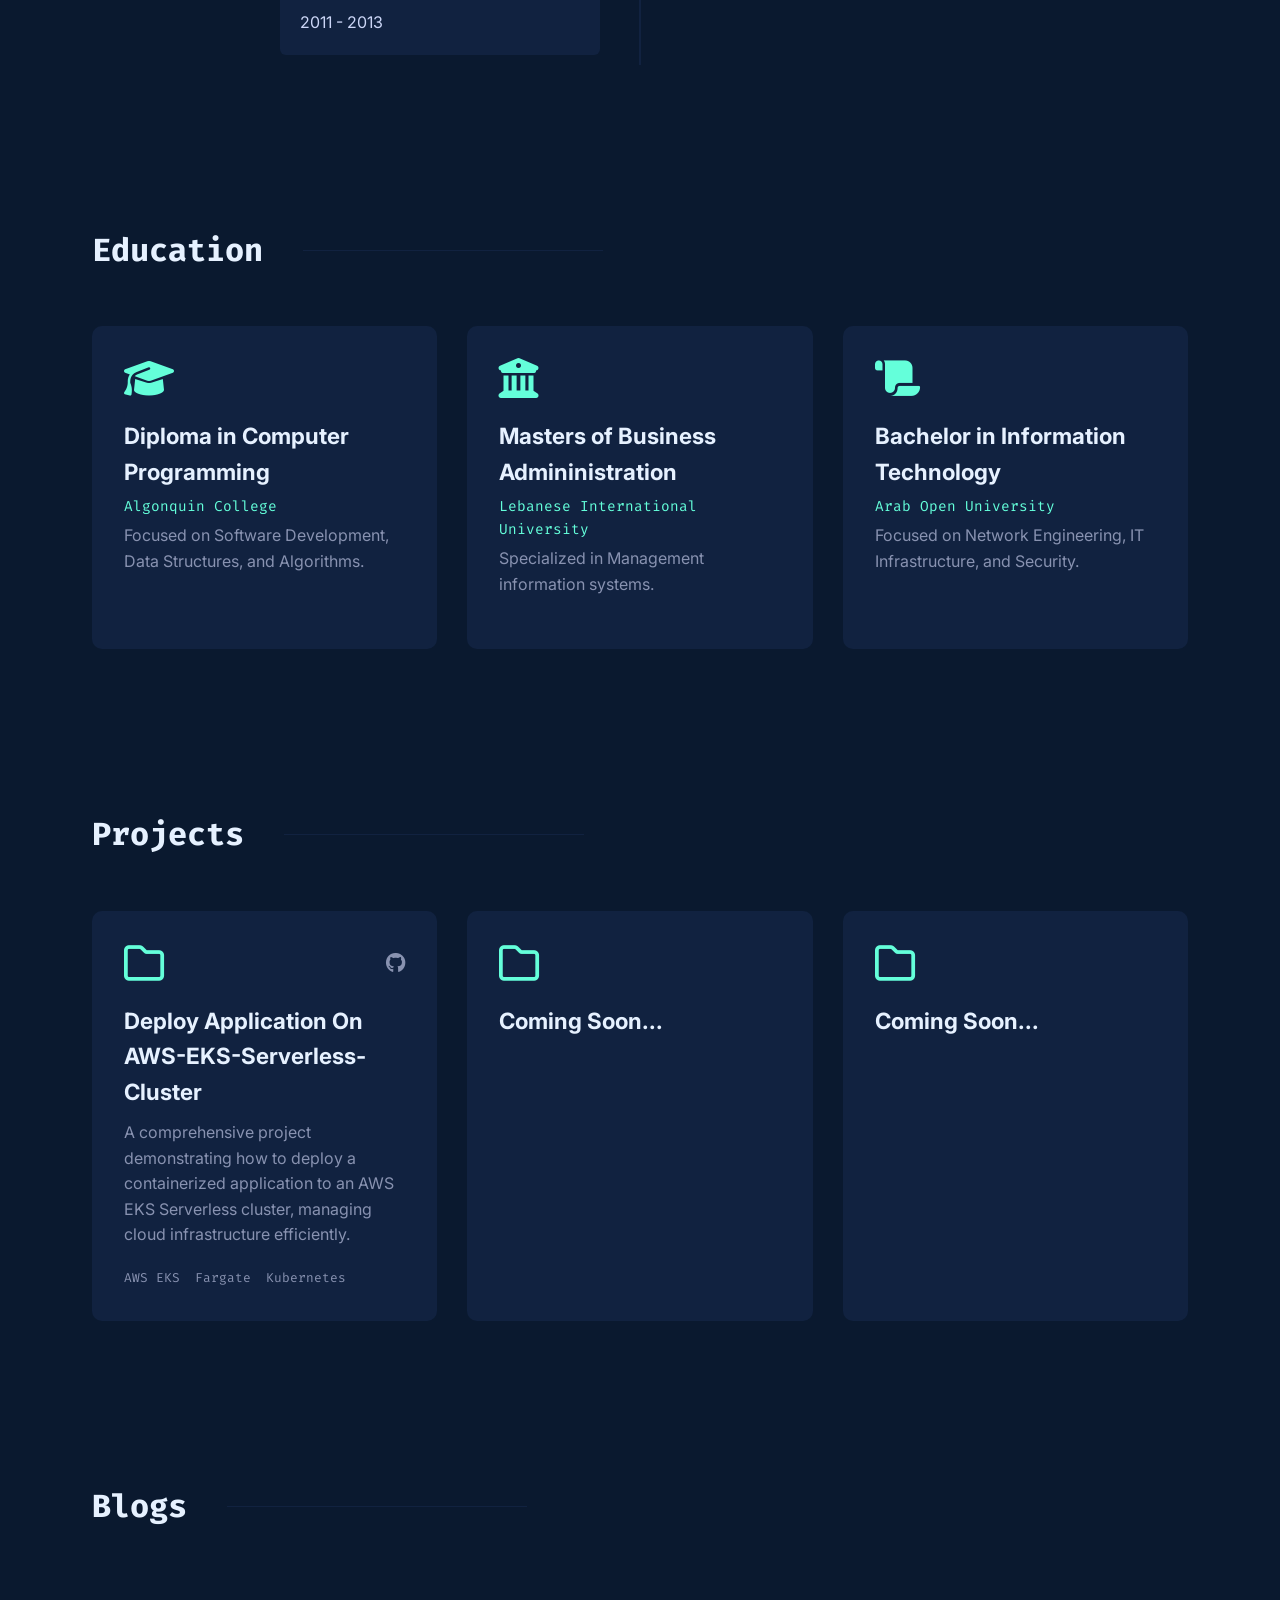
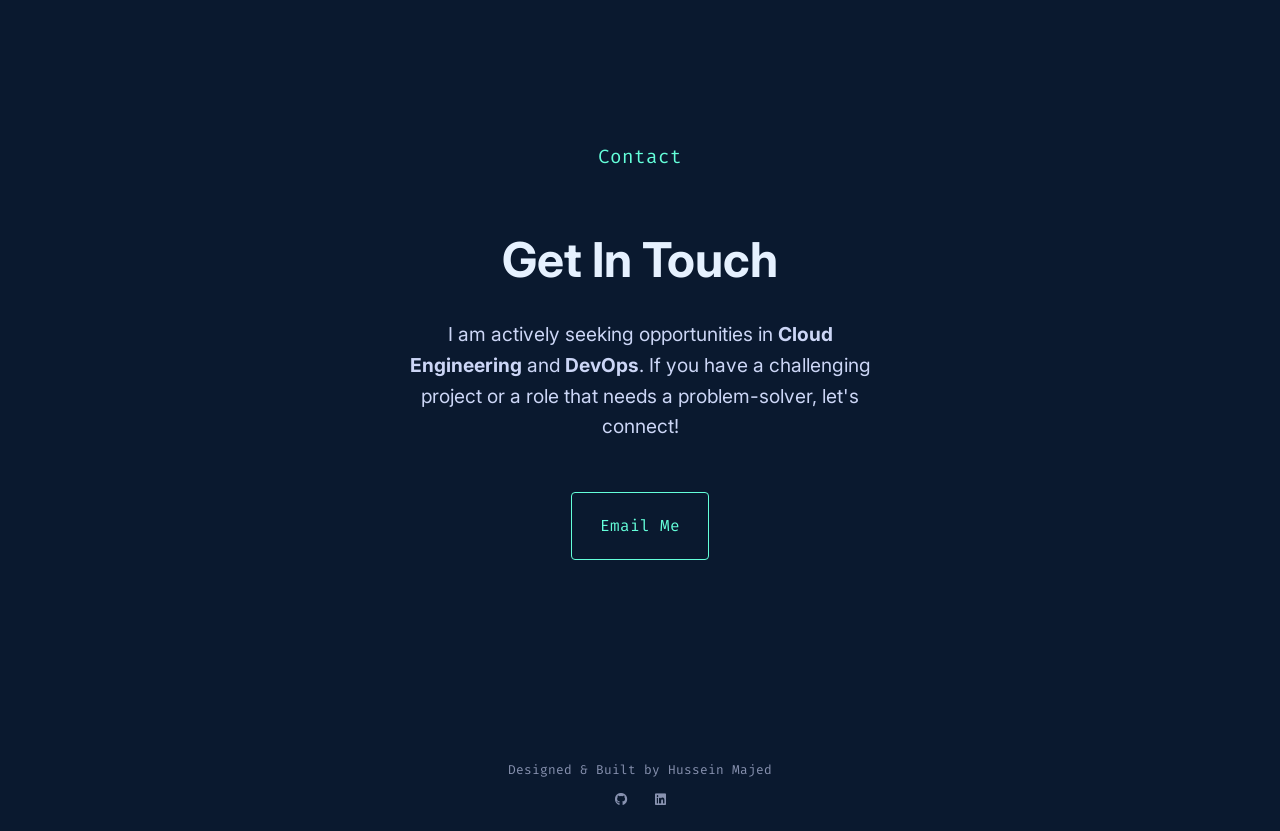
==== commit a7b0cc07: "added Blogs section and new project card" ====
--- a/index.html
+++ b/index.html
@@ -19,6 +19,7 @@
       <li><a href="#experience">Experience</a></li>
       <li><a href="#education">Education</a></li>
       <li><a href="#projects">Projects</a></li>
+      <li><a href="#blogs">Blogs</a></li>
       <li><a href="#contact">Contact</a></li>
     </ul>
     <div class="hamburger-menu">
@@ -33,6 +34,7 @@
         <li><a href="#experience" onclick="toggleMenu()">Experience</a></li>
         <li><a href="#education" onclick="toggleMenu()">Education</a></li>
         <li><a href="#projects" onclick="toggleMenu()">Projects</a></li>
+        <li><a href="#blogs" onclick="toggleMenu()">Blogs</a></li>
         <li><a href="#contact" onclick="toggleMenu()">Contact</a></li>
       </ul>
     </div>
@@ -229,19 +231,19 @@
         <div class="project-card">
           <div class="project-top">
             <i class="far fa-folder folder-icon"></i>
-            <!-- <div class="project-links">
-              <a href="https://github.com/andreavisani/KronoKat.git" target="_blank"><i class="fab fa-github"></i></a>
-            </div> -->
-          </div>
-          <h3>Coming Soon...</h3>
-          <!-- <p>A robust task tracking application designed for agile teams. Features include real-time updates, user
-            authentication, and drag-and-drop task organization.</p> -->
-          <!-- <div class="project-tech-list">
-            <span>Java</span>
-            <span>Spring Boot</span>
-            <span>MySQL</span>
-            <span>React</span>
-          </div> -->
+            <div class="project-links">
+              <a href="https://github.com/hkmajed/AWS-EKS-Serverless-Cluster" target="_blank"><i
+                  class="fab fa-github"></i></a>
+            </div>
+          </div>
+          <h3>Deploy Application On AWS-EKS-Serverless-Cluster</h3>
+          <p>A comprehensive project demonstrating how to deploy a containerized application to an AWS EKS Serverless
+            cluster, managing cloud infrastructure efficiently.</p>
+          <div class="project-tech-list">
+            <span>AWS EKS</span>
+            <span>Fargate</span>
+            <span>Kubernetes</span>
+          </div>
         </div>
 
         <!-- Project 2 -->
@@ -287,6 +289,17 @@
     </div>
   </section>
 
+  <section id="blogs">
+    <div class="container">
+      <div class="section-title">
+        <h2>Blogs</h2>
+      </div>
+      <div class="projects-grid" id="blogs-grid">
+        <!-- Blog cards will be dynamically injected here by script.js -->
+      </div>
+    </div>
+  </section>
+
   <section id="contact">
     <div class="container">
       <p class="highlight">Contact</p>
--- a/style.css
+++ b/style.css
@@ -206,7 +206,7 @@
 
 /* HERO SECTION */
 #hero {
-  min-height: 120vh;
+  min-height: 100vh;
   display: flex;
   flex-direction: column;
   justify-content: center;
@@ -384,7 +384,7 @@
 
 /* TERMINAL SECTION */
 #terminal-section {
-  margin: 50px 0;
+  margin: 0 0 50px 0;
 }
 
 .terminal-window {
